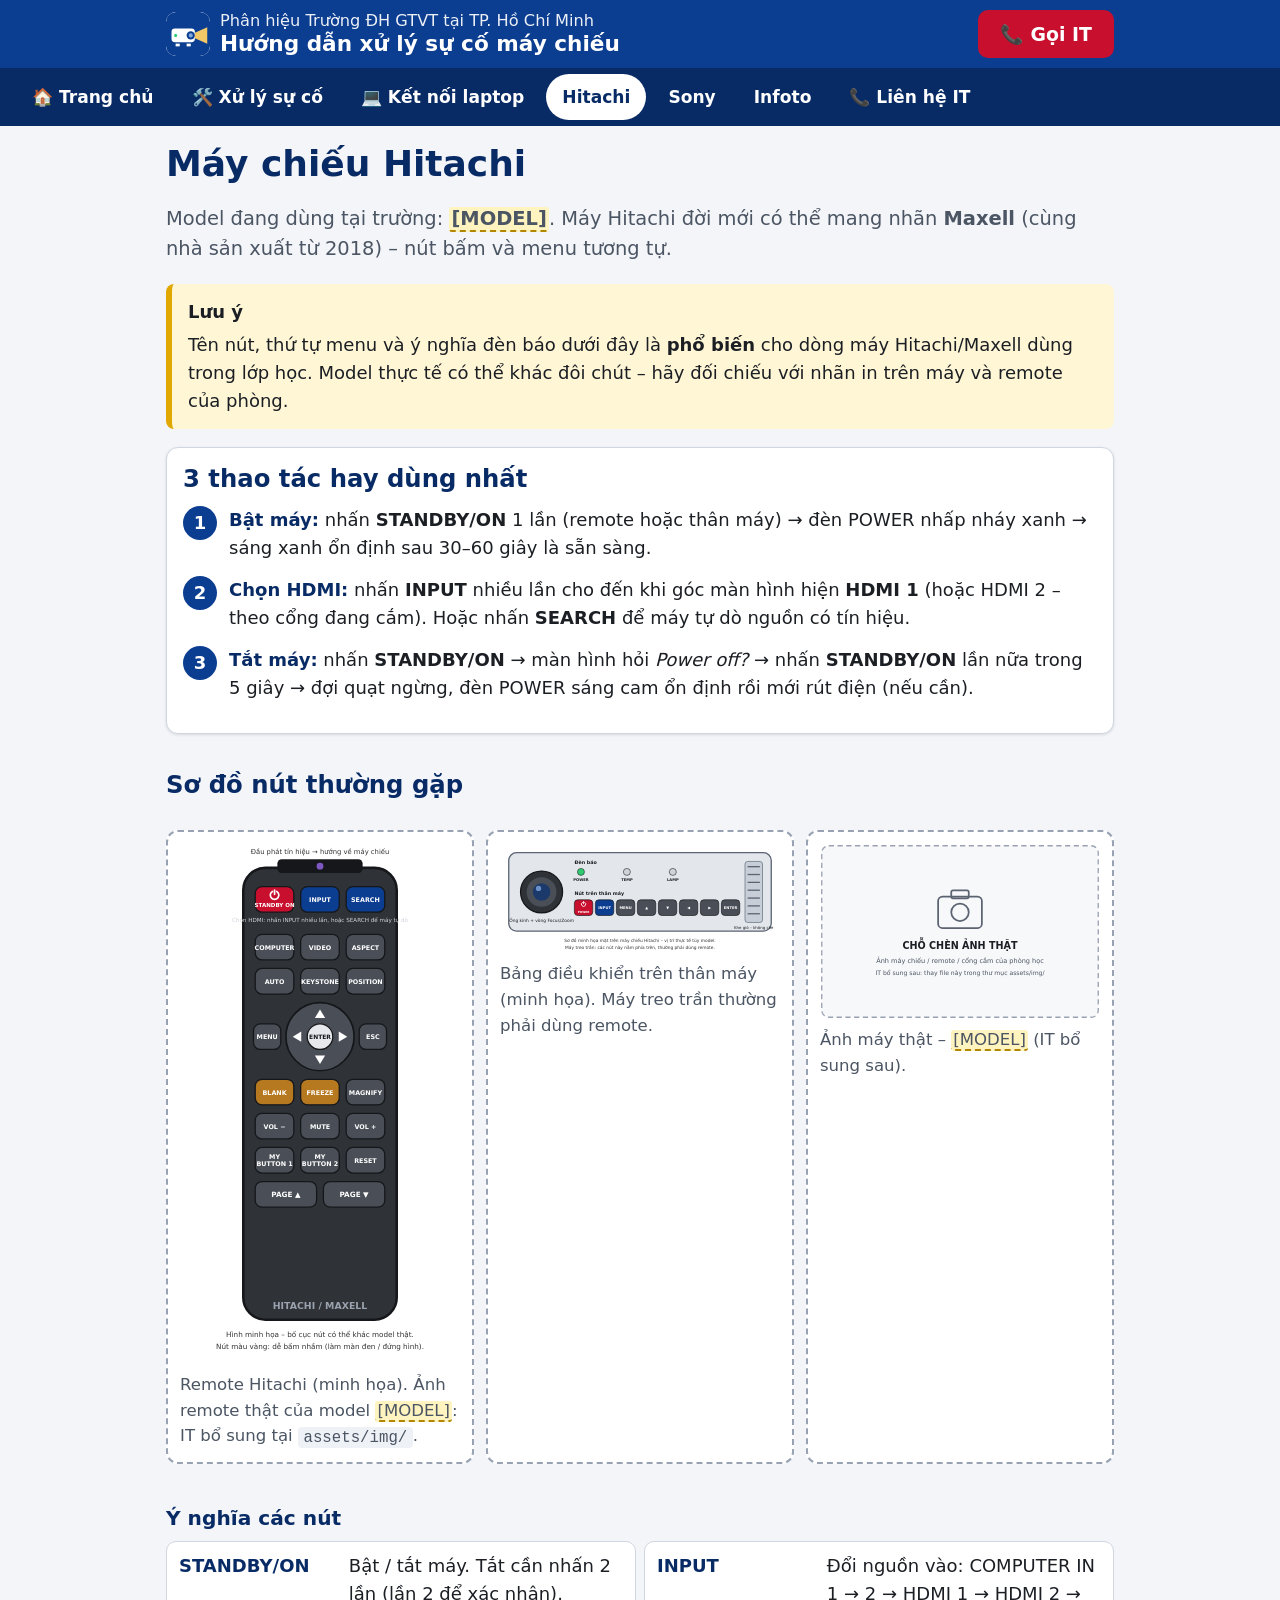
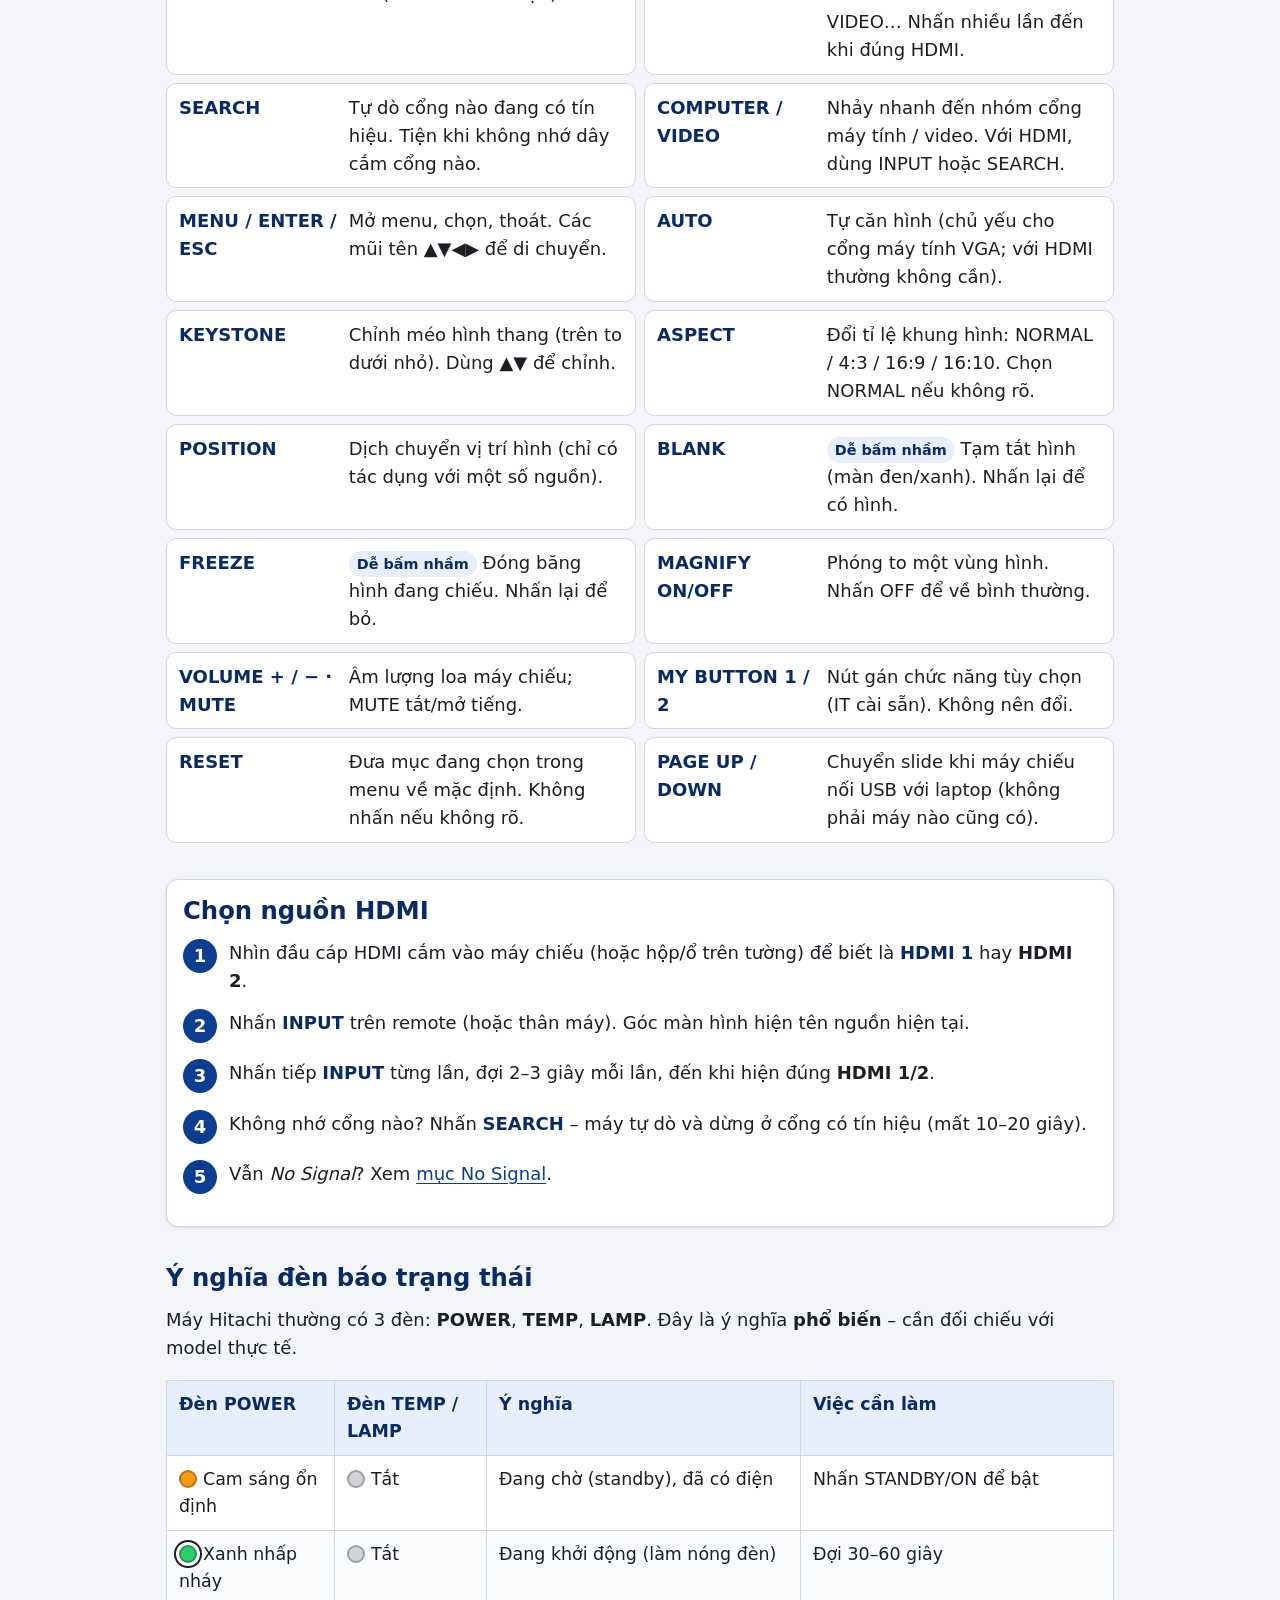
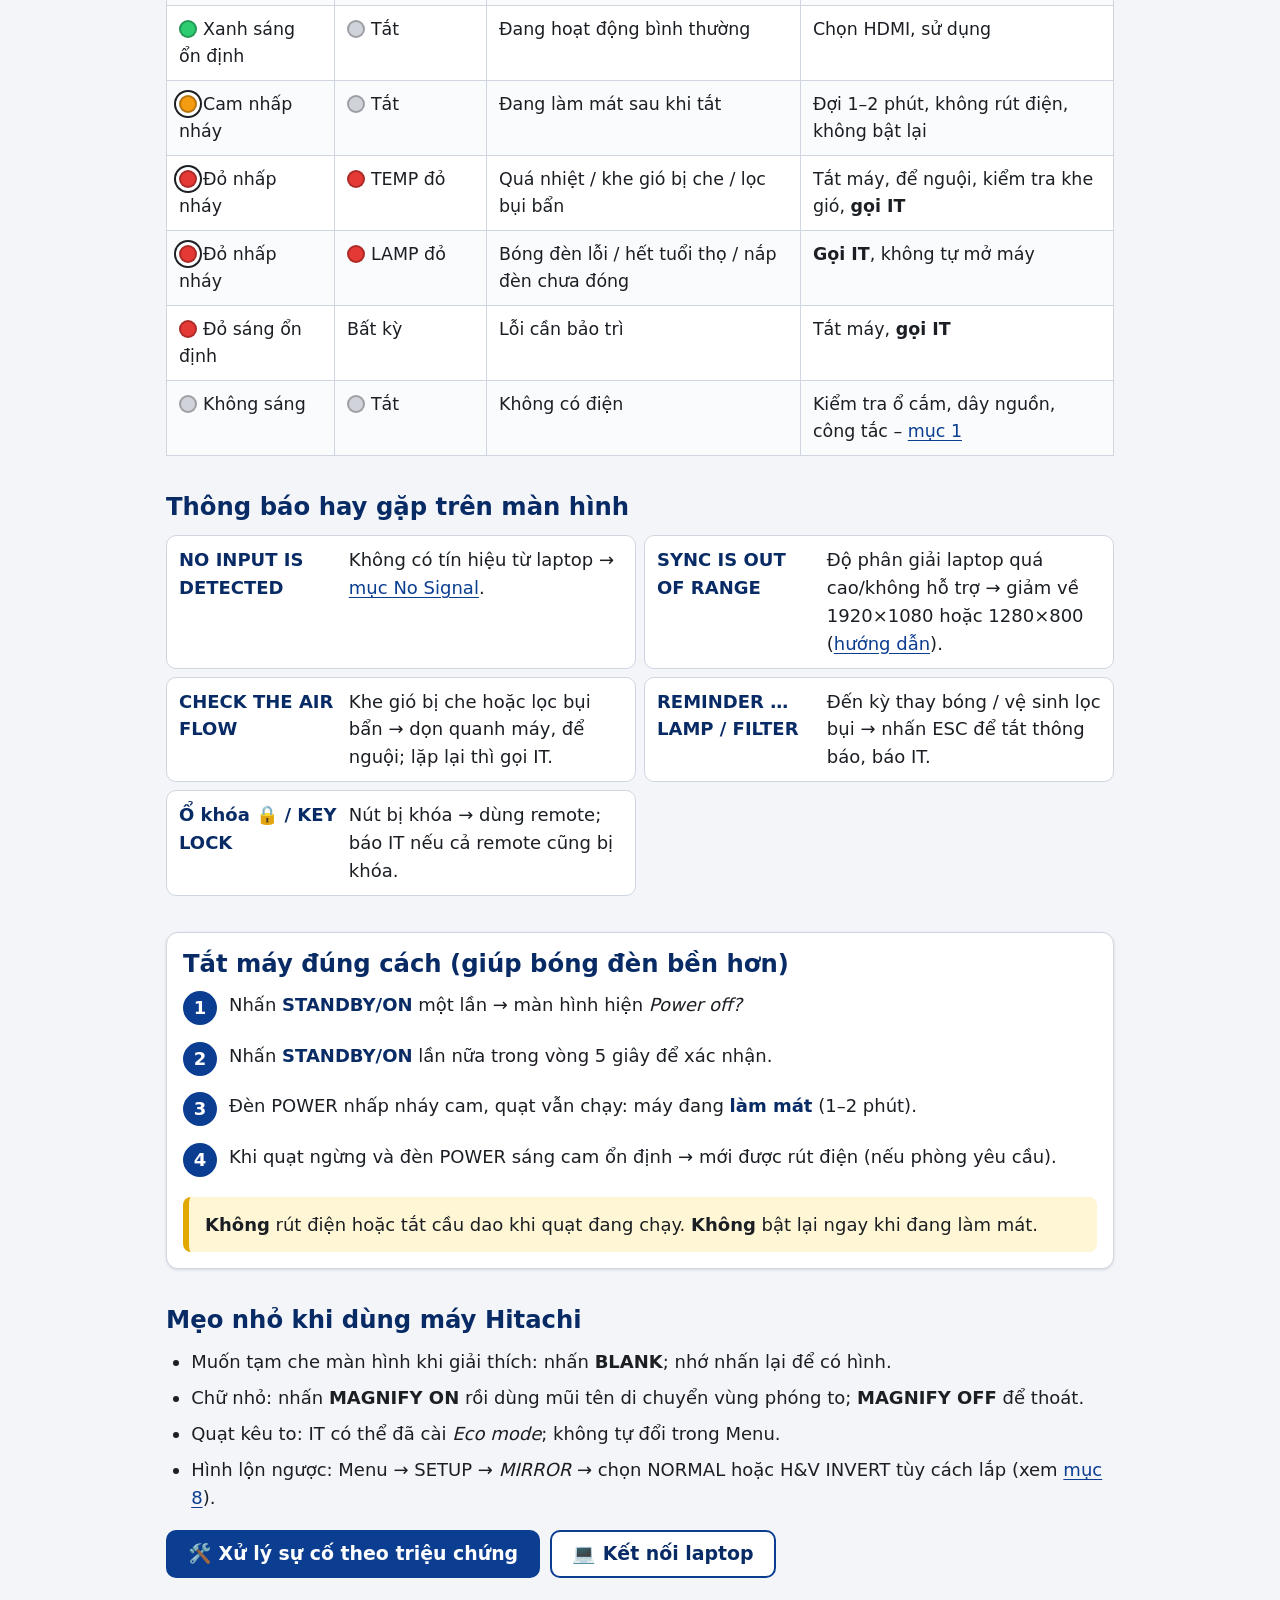
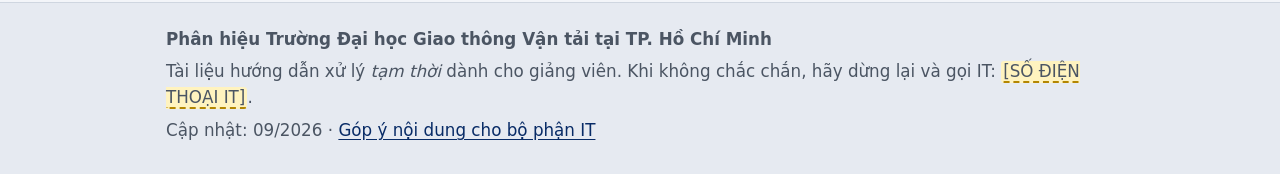
==== hitachi.html @ cb311a9b "Khởi tạo website hướng dẫn xử lý sự cố máy chiếu cho giảng viên Website tĩnh (HTML/CSS/JS thuần, chạ" ====
<!DOCTYPE html>
<html lang="vi">
<head>
  <meta charset="utf-8">
  <meta name="viewport" content="width=device-width, initial-scale=1">
  <title>Máy chiếu Hitachi – Nút bấm, chọn HDMI, đèn báo, tắt máy</title>
  <meta name="description" content="Hướng dẫn nhanh máy chiếu Hitachi (Maxell): sơ đồ nút trên remote và thân máy, cách chọn nguồn HDMI, ý nghĩa đèn báo, cách tắt máy đúng.">
  <meta name="theme-color" content="#0b3d91">
  <link rel="icon" href="assets/img/logo.svg" type="image/svg+xml">
  <link rel="stylesheet" href="assets/css/style.css">
  <script>document.documentElement.classList.add("js");</script>
</head>
<body>
  <a class="skip-link" href="#main">Bỏ qua điều hướng</a>

  <header class="site-header">
    <div class="container site-header__inner">
      <a class="brand" href="index.html">
        <img class="brand__logo" src="assets/img/logo.svg" alt="" width="44" height="44">
        <span class="brand__text">
          <span class="brand__school" data-config="ten_truong_ngan">Phân hiệu Trường ĐH GTVT tại TP. Hồ Chí Minh</span>
          <span class="brand__title">Hướng dẫn xử lý sự cố máy chiếu</span>
        </span>
      </a>
      <a class="btn btn--call btn--header" href="lien-he.html" data-config-tel="sdt_it">📞 Gọi IT</a>
    </div>
    <nav class="site-nav" aria-label="Điều hướng chính">
      <ul class="container">
        <li><a href="index.html">🏠 Trang chủ</a></li>
        <li><a href="su-co.html">🛠️ Xử lý sự cố</a></li>
        <li><a href="ket-noi-laptop.html">💻 Kết nối laptop</a></li>
        <li><a href="hitachi.html" aria-current="page">Hitachi</a></li>
        <li><a href="sony.html">Sony</a></li>
        <li><a href="infoto.html">Infoto</a></li>
        <li><a href="lien-he.html">📞 Liên hệ IT</a></li>
      </ul>
    </nav>
  </header>

  <main id="main" class="container">
    <h1 class="page-title">Máy chiếu Hitachi</h1>
    <p class="lead">Model đang dùng tại trường: <strong data-config="model_hitachi">[MODEL]</strong>. Máy Hitachi đời mới có thể mang nhãn <strong>Maxell</strong> (cùng nhà sản xuất từ 2018) – nút bấm và menu tương tự.</p>

    <div class="note note--warn">
      <strong class="note__title">Lưu ý</strong>
      Tên nút, thứ tự menu và ý nghĩa đèn báo dưới đây là <strong>phổ biến</strong> cho dòng máy Hitachi/Maxell dùng trong lớp học. Model thực tế có thể khác đôi chút – hãy đối chiếu với nhãn in trên máy và remote của phòng.
    </div>

    <section class="box" aria-labelledby="nhanh-title">
      <h2 id="nhanh-title" style="margin-top:0">3 thao tác hay dùng nhất</h2>
      <ol class="steps">
        <li><strong>Bật máy:</strong> nhấn <strong>STANDBY/ON</strong> 1 lần (remote hoặc thân máy) → đèn POWER nhấp nháy xanh → sáng xanh ổn định sau 30–60 giây là sẵn sàng.</li>
        <li><strong>Chọn HDMI:</strong> nhấn <strong>INPUT</strong> nhiều lần cho đến khi góc màn hình hiện <strong>HDMI 1</strong> (hoặc HDMI 2 – theo cổng đang cắm). Hoặc nhấn <strong>SEARCH</strong> để máy tự dò nguồn có tín hiệu.</li>
        <li><strong>Tắt máy:</strong> nhấn <strong>STANDBY/ON</strong> → màn hình hỏi <em>Power off?</em> → nhấn <strong>STANDBY/ON</strong> lần nữa trong 5 giây → đợi quạt ngừng, đèn POWER sáng cam ổn định rồi mới rút điện (nếu cần).</li>
      </ol>
    </section>

    <section class="section" aria-labelledby="nut-title" id="nut-bam">
      <h2 id="nut-title">Sơ đồ nút thường gặp</h2>
      <div class="figure-row figure-row--3">
        <figure class="figure">
          <img src="assets/img/remote-hitachi.svg" alt="Sơ đồ remote Hitachi minh họa: STANDBY/ON, INPUT, SEARCH, COMPUTER, VIDEO, ASPECT, AUTO, KEYSTONE, POSITION, MENU, ENTER, ESC, BLANK, FREEZE, MAGNIFY, VOLUME, MUTE, MY BUTTON, RESET, PAGE" width="240" height="610">
          <figcaption>Remote Hitachi (minh họa). Ảnh remote thật của model <span data-config="model_hitachi">[MODEL]</span>: IT bổ sung tại <code>assets/img/</code>.</figcaption>
        </figure>
        <figure class="figure">
          <img src="assets/img/panel-hitachi.svg" alt="Sơ đồ mặt trên máy chiếu Hitachi minh họa: ống kính, đèn báo POWER, TEMP, LAMP và các nút POWER, INPUT, MENU, mũi tên, ENTER" width="640" height="250">
          <figcaption>Bảng điều khiển trên thân máy (minh họa). Máy treo trần thường phải dùng remote.</figcaption>
        </figure>
        <figure class="figure">
          <img src="assets/img/placeholder-photo.svg" alt="Chỗ chèn ảnh thật máy chiếu Hitachi của phòng học" width="640" height="400">
          <figcaption>Ảnh máy thật – <span data-config="model_hitachi">[MODEL]</span> (IT bổ sung sau).</figcaption>
        </figure>
      </div>

      <h3>Ý nghĩa các nút</h3>
      <ul class="keys">
        <li><span class="key">STANDBY/ON</span><span>Bật / tắt máy. Tắt cần nhấn 2 lần (lần 2 để xác nhận).</span></li>
        <li><span class="key">INPUT</span><span>Đổi nguồn vào: COMPUTER IN 1 → 2 → HDMI 1 → HDMI 2 → VIDEO… Nhấn nhiều lần đến khi đúng HDMI.</span></li>
        <li><span class="key">SEARCH</span><span>Tự dò cổng nào đang có tín hiệu. Tiện khi không nhớ dây cắm cổng nào.</span></li>
        <li><span class="key">COMPUTER / VIDEO</span><span>Nhảy nhanh đến nhóm cổng máy tính / video. Với HDMI, dùng INPUT hoặc SEARCH.</span></li>
        <li><span class="key">MENU / ENTER / ESC</span><span>Mở menu, chọn, thoát. Các mũi tên ▲▼◀▶ để di chuyển.</span></li>
        <li><span class="key">AUTO</span><span>Tự căn hình (chủ yếu cho cổng máy tính VGA; với HDMI thường không cần).</span></li>
        <li><span class="key">KEYSTONE</span><span>Chỉnh méo hình thang (trên to dưới nhỏ). Dùng ▲▼ để chỉnh.</span></li>
        <li><span class="key">ASPECT</span><span>Đổi tỉ lệ khung hình: NORMAL / 4:3 / 16:9 / 16:10. Chọn NORMAL nếu không rõ.</span></li>
        <li><span class="key">POSITION</span><span>Dịch chuyển vị trí hình (chỉ có tác dụng với một số nguồn).</span></li>
        <li><span class="key">BLANK</span><span><span class="tag">Dễ bấm nhầm</span> Tạm tắt hình (màn đen/xanh). Nhấn lại để có hình.</span></li>
        <li><span class="key">FREEZE</span><span><span class="tag">Dễ bấm nhầm</span> Đóng băng hình đang chiếu. Nhấn lại để bỏ.</span></li>
        <li><span class="key">MAGNIFY ON/OFF</span><span>Phóng to một vùng hình. Nhấn OFF để về bình thường.</span></li>
        <li><span class="key">VOLUME + / − · MUTE</span><span>Âm lượng loa máy chiếu; MUTE tắt/mở tiếng.</span></li>
        <li><span class="key">MY BUTTON 1 / 2</span><span>Nút gán chức năng tùy chọn (IT cài sẵn). Không nên đổi.</span></li>
        <li><span class="key">RESET</span><span>Đưa mục đang chọn trong menu về mặc định. Không nhấn nếu không rõ.</span></li>
        <li><span class="key">PAGE UP / DOWN</span><span>Chuyển slide khi máy chiếu nối USB với laptop (không phải máy nào cũng có).</span></li>
      </ul>
    </section>

    <section class="section box" aria-labelledby="hdmi-title" id="chon-hdmi">
      <h2 id="hdmi-title" style="margin-top:0">Chọn nguồn HDMI</h2>
      <ol class="steps">
        <li>Nhìn đầu cáp HDMI cắm vào máy chiếu (hoặc hộp/ổ trên tường) để biết là <strong>HDMI 1</strong> hay <strong>HDMI 2</strong>.</li>
        <li>Nhấn <strong>INPUT</strong> trên remote (hoặc thân máy). Góc màn hình hiện tên nguồn hiện tại.</li>
        <li>Nhấn tiếp <strong>INPUT</strong> từng lần, đợi 2–3 giây mỗi lần, đến khi hiện đúng <strong>HDMI 1/2</strong>.</li>
        <li>Không nhớ cổng nào? Nhấn <strong>SEARCH</strong> – máy tự dò và dừng ở cổng có tín hiệu (mất 10–20 giây).</li>
        <li>Vẫn <em>No Signal</em>? Xem <a href="su-co.html#no-signal">mục No Signal</a>.</li>
      </ol>
    </section>

    <section class="section" aria-labelledby="den-bao-title" id="den-bao">
      <h2 id="den-bao-title">Ý nghĩa đèn báo trạng thái</h2>
      <p>Máy Hitachi thường có 3 đèn: <strong>POWER</strong>, <strong>TEMP</strong>, <strong>LAMP</strong>. Đây là ý nghĩa <strong>phổ biến</strong> – cần đối chiếu với model thực tế.</p>
      <div class="table-wrap">
        <table>
          <thead>
            <tr><th>Đèn POWER</th><th>Đèn TEMP / LAMP</th><th>Ý nghĩa</th><th>Việc cần làm</th></tr>
          </thead>
          <tbody>
            <tr><td><span class="led led--orange"></span>Cam sáng ổn định</td><td><span class="led led--off"></span>Tắt</td><td>Đang chờ (standby), đã có điện</td><td>Nhấn STANDBY/ON để bật</td></tr>
            <tr><td><span class="led led--green led--blink"></span>Xanh nhấp nháy</td><td><span class="led led--off"></span>Tắt</td><td>Đang khởi động (làm nóng đèn)</td><td>Đợi 30–60 giây</td></tr>
            <tr><td><span class="led led--green"></span>Xanh sáng ổn định</td><td><span class="led led--off"></span>Tắt</td><td>Đang hoạt động bình thường</td><td>Chọn HDMI, sử dụng</td></tr>
            <tr><td><span class="led led--orange led--blink"></span>Cam nhấp nháy</td><td><span class="led led--off"></span>Tắt</td><td>Đang làm mát sau khi tắt</td><td>Đợi 1–2 phút, không rút điện, không bật lại</td></tr>
            <tr><td><span class="led led--red led--blink"></span>Đỏ nhấp nháy</td><td><span class="led led--red"></span>TEMP đỏ</td><td>Quá nhiệt / khe gió bị che / lọc bụi bẩn</td><td>Tắt máy, để nguội, kiểm tra khe gió, <strong>gọi IT</strong></td></tr>
            <tr><td><span class="led led--red led--blink"></span>Đỏ nhấp nháy</td><td><span class="led led--red"></span>LAMP đỏ</td><td>Bóng đèn lỗi / hết tuổi thọ / nắp đèn chưa đóng</td><td><strong>Gọi IT</strong>, không tự mở máy</td></tr>
            <tr><td><span class="led led--red"></span>Đỏ sáng ổn định</td><td>Bất kỳ</td><td>Lỗi cần bảo trì</td><td>Tắt máy, <strong>gọi IT</strong></td></tr>
            <tr><td><span class="led led--off"></span>Không sáng</td><td><span class="led led--off"></span>Tắt</td><td>Không có điện</td><td>Kiểm tra ổ cắm, dây nguồn, công tắc – <a href="su-co.html#khong-bat-duoc">mục 1</a></td></tr>
          </tbody>
        </table>
      </div>
    </section>

    <section class="section" aria-labelledby="thong-bao-title">
      <h2 id="thong-bao-title">Thông báo hay gặp trên màn hình</h2>
      <ul class="keys">
        <li><span class="key">NO INPUT IS DETECTED</span><span>Không có tín hiệu từ laptop → <a href="su-co.html#no-signal">mục No Signal</a>.</span></li>
        <li><span class="key">SYNC IS OUT OF RANGE</span><span>Độ phân giải laptop quá cao/không hỗ trợ → giảm về 1920×1080 hoặc 1280×800 (<a href="ket-noi-laptop.html#ti-le">hướng dẫn</a>).</span></li>
        <li><span class="key">CHECK THE AIR FLOW</span><span>Khe gió bị che hoặc lọc bụi bẩn → dọn quanh máy, để nguội; lặp lại thì gọi IT.</span></li>
        <li><span class="key">REMINDER … LAMP / FILTER</span><span>Đến kỳ thay bóng / vệ sinh lọc bụi → nhấn ESC để tắt thông báo, báo IT.</span></li>
        <li><span class="key">Ổ khóa 🔒 / KEY LOCK</span><span>Nút bị khóa → dùng remote; báo IT nếu cả remote cũng bị khóa.</span></li>
      </ul>
    </section>

    <section class="section box" aria-labelledby="tat-title" id="tat-may">
      <h2 id="tat-title" style="margin-top:0">Tắt máy đúng cách (giúp bóng đèn bền hơn)</h2>
      <ol class="steps">
        <li>Nhấn <strong>STANDBY/ON</strong> một lần → màn hình hiện <em>Power off?</em></li>
        <li>Nhấn <strong>STANDBY/ON</strong> lần nữa trong vòng 5 giây để xác nhận.</li>
        <li>Đèn POWER nhấp nháy cam, quạt vẫn chạy: máy đang <strong>làm mát</strong> (1–2 phút).</li>
        <li>Khi quạt ngừng và đèn POWER sáng cam ổn định → mới được rút điện (nếu phòng yêu cầu).</li>
      </ol>
      <div class="note note--warn" style="margin-bottom:0">
        <strong>Không</strong> rút điện hoặc tắt cầu dao khi quạt đang chạy. <strong>Không</strong> bật lại ngay khi đang làm mát.
      </div>
    </section>

    <section class="section" aria-labelledby="meo-title">
      <h2 id="meo-title">Mẹo nhỏ khi dùng máy Hitachi</h2>
      <ul>
        <li>Muốn tạm che màn hình khi giải thích: nhấn <strong>BLANK</strong>; nhớ nhấn lại để có hình.</li>
        <li>Chữ nhỏ: nhấn <strong>MAGNIFY ON</strong> rồi dùng mũi tên di chuyển vùng phóng to; <strong>MAGNIFY OFF</strong> để thoát.</li>
        <li>Quạt kêu to: IT có thể đã cài <em>Eco mode</em>; không tự đổi trong Menu.</li>
        <li>Hình lộn ngược: Menu → SETUP → <em>MIRROR</em> → chọn NORMAL hoặc H&amp;V INVERT tùy cách lắp (xem <a href="su-co.html#hinh-lat-nguoc">mục 8</a>).</li>
      </ul>
      <div class="btn-row">
        <a class="btn btn--primary" href="su-co.html">🛠️ Xử lý sự cố theo triệu chứng</a>
        <a class="btn btn--secondary" href="ket-noi-laptop.html">💻 Kết nối laptop</a>
      </div>
    </section>
  </main>

  <footer class="site-footer">
    <div class="container">
      <p><strong data-config="ten_truong">Phân hiệu Trường Đại học Giao thông Vận tải tại TP. Hồ Chí Minh</strong></p>
      <p>Tài liệu hướng dẫn xử lý <em>tạm thời</em> dành cho giảng viên. Khi không chắc chắn, hãy dừng lại và gọi IT: <span data-config="sdt_it">[SỐ ĐIỆN THOẠI IT]</span>.</p>
      <p>Cập nhật: <span data-config="cap_nhat">09/2026</span> · <a href="lien-he.html">Góp ý nội dung cho bộ phận IT</a></p>
    </div>
  </footer>

  <div class="call-bar" role="complementary" aria-label="Liên hệ nhanh">
    <a class="btn btn--call" href="lien-he.html" data-config-tel="sdt_it">📞 Gọi IT</a>
    <a class="btn btn--secondary" href="su-co.html">🛠️ Xử lý sự cố</a>
  </div>

  <script src="assets/js/config.js"></script>
  <script src="assets/js/main.js"></script>
</body>
</html>
---- assets/css/style.css ----
/* =====================================================================
   Hướng dẫn xử lý sự cố máy chiếu – CSS dùng chung
   Mobile-first, chữ to, tương phản cao, không phụ thuộc font/CDN ngoài.
   ===================================================================== */

:root {
  --c-primary: #0b3d91;
  --c-primary-dark: #082b66;
  --c-primary-light: #e8effc;
  --c-accent: #c8102e;
  --c-accent-dark: #9e0c24;
  --c-text: #1b1f24;
  --c-muted: #4b5563;
  --c-bg: #f3f5f9;
  --c-surface: #ffffff;
  --c-border: #cfd6e0;
  --c-focus: #ffbf47;

  --c-warn-bg: #fff6d6;
  --c-warn-border: #e0a800;
  --c-warn-text: #6b4e00;
  --c-stop-bg: #fdecec;
  --c-stop-border: #c8102e;
  --c-ok-bg: #e7f5ea;
  --c-ok-border: #2e7d32;
  --c-info-bg: #e8effc;
  --c-info-border: #0b3d91;

  --radius: 12px;
  --shadow: 0 1px 3px rgba(16, 24, 40, 0.12);
  --tap: 48px;
  --font: system-ui, -apple-system, "Segoe UI", Roboto, "Helvetica Neue", Arial, "Noto Sans", "Liberation Sans", sans-serif;
}

/* ---------- Cơ bản ---------- */
*,
*::before,
*::after {
  box-sizing: border-box;
}

html {
  font-size: 112.5%; /* 18px */
  -webkit-text-size-adjust: 100%;
  scroll-behavior: smooth;
}

@media (prefers-reduced-motion: reduce) {
  html {
    scroll-behavior: auto;
  }
  *,
  *::before,
  *::after {
    transition: none !important;
    animation: none !important;
  }
}

body {
  margin: 0;
  font-family: var(--font);
  font-size: 1rem;
  line-height: 1.55;
  color: var(--c-text);
  background: var(--c-bg);
  padding-bottom: calc(84px + env(safe-area-inset-bottom, 0px)); /* chừa chỗ cho thanh Gọi IT */
}

img,
svg {
  max-width: 100%;
  height: auto;
}

a {
  color: var(--c-primary);
  text-underline-offset: 3px;
}

a:hover {
  color: var(--c-primary-dark);
}

:focus-visible {
  outline: 3px solid var(--c-focus);
  outline-offset: 2px;
  box-shadow: 0 0 0 5px rgba(0, 0, 0, 0.6);
}

h1,
h2,
h3,
h4 {
  line-height: 1.25;
  margin: 0 0 0.5em;
  color: var(--c-primary-dark);
  overflow-wrap: anywhere;
}

h1 {
  font-size: 1.65rem;
}

h2 {
  font-size: 1.35rem;
  margin-top: 1.6em;
}

h3 {
  font-size: 1.12rem;
  margin-top: 1.2em;
}

p,
ul,
ol {
  margin: 0 0 1em;
}

ul,
ol {
  padding-left: 1.4em;
}

li {
  margin-bottom: 0.45em;
}

li > ul,
li > ol {
  margin-top: 0.4em;
  margin-bottom: 0.4em;
}

kbd {
  font-family: inherit;
  font-size: 0.95em;
  font-weight: 700;
  padding: 0.1em 0.5em;
  border: 2px solid #98a2b3;
  border-bottom-width: 3px;
  border-radius: 6px;
  background: #fff;
  color: #101828;
  white-space: nowrap;
}

code {
  font-family: Consolas, "Courier New", monospace;
  font-size: 0.95em;
  background: #eef1f6;
  padding: 0.1em 0.35em;
  border-radius: 4px;
}

hr {
  border: 0;
  border-top: 2px solid var(--c-border);
  margin: 2rem 0;
}

.container {
  width: 100%;
  max-width: 980px;
  margin: 0 auto;
  padding: 0 16px;
}

.visually-hidden {
  position: absolute !important;
  width: 1px;
  height: 1px;
  padding: 0;
  margin: -1px;
  overflow: hidden;
  clip: rect(0, 0, 0, 0);
  white-space: nowrap;
  border: 0;
}

/* ---------- Bỏ qua điều hướng ---------- */
.skip-link {
  position: absolute;
  top: -100px;
  left: 8px;
  z-index: 1000;
  padding: 12px 16px;
  background: #fff;
  color: var(--c-primary-dark);
  font-weight: 700;
  border-radius: 8px;
  box-shadow: var(--shadow);
}

.skip-link:focus {
  top: 8px;
}

/* ---------- Đầu trang ---------- */
.site-header {
  background: var(--c-primary);
  color: #fff;
}

.site-header__inner {
  display: flex;
  align-items: center;
  justify-content: space-between;
  gap: 12px;
  padding-top: 10px;
  padding-bottom: 10px;
}

.brand {
  display: flex;
  align-items: center;
  gap: 10px;
  color: #fff;
  text-decoration: none;
  min-height: var(--tap);
}

.brand:hover {
  color: #fff;
}

.brand__logo {
  width: 44px;
  height: 44px;
  flex: 0 0 auto;
  border-radius: 10px;
  background: #fff;
}

.brand__text {
  display: flex;
  flex-direction: column;
  line-height: 1.2;
}

.brand__school {
  font-size: 0.78rem;
  opacity: 0.92;
}

.brand__title {
  font-size: 1.02rem;
  font-weight: 700;
}

.btn.btn--header {
  display: none; /* chỉ hiện trên màn hình rộng, mobile dùng thanh Gọi IT dưới đáy */
}

.site-nav {
  background: var(--c-primary-dark);
}

.site-nav ul {
  list-style: none;
  margin: 0;
  padding: 6px 16px;
  display: flex;
  gap: 6px;
  overflow-x: auto;
  -webkit-overflow-scrolling: touch;
  scrollbar-width: thin;
}

.site-nav li {
  margin: 0;
  flex: 0 0 auto;
}

.site-nav a {
  display: inline-flex;
  align-items: center;
  min-height: 44px;
  padding: 8px 14px;
  border-radius: 999px;
  color: #fff;
  text-decoration: none;
  font-weight: 600;
  font-size: 0.95rem;
  white-space: nowrap;
  border: 2px solid transparent;
}

.site-nav a:hover {
  background: rgba(255, 255, 255, 0.12);
  color: #fff;
}

.site-nav a[aria-current="page"] {
  background: #fff;
  color: var(--c-primary-dark);
}

.site-nav a:focus-visible {
  border-color: var(--c-focus);
  outline-offset: -2px;
}

/* ---------- Nội dung chính ---------- */
main {
  padding-top: 20px;
  padding-bottom: 24px;
}

.page-title {
  margin-top: 0.4em;
}

.lead {
  font-size: 1.08rem;
  color: var(--c-muted);
}

.section {
  margin-top: 2rem;
}

.section > h2:first-child {
  margin-top: 0;
}

/* Thẻ nội dung */
.box {
  background: var(--c-surface);
  border: 1px solid var(--c-border);
  border-radius: var(--radius);
  padding: 16px;
  box-shadow: var(--shadow);
  margin-bottom: 16px;
}

.box > :last-child {
  margin-bottom: 0;
}

.note {
  padding: 14px 16px;
  border-left: 6px solid var(--c-info-border);
  border-radius: 8px;
  background: var(--c-info-bg);
  margin: 1em 0;
}

.note > :last-child {
  margin-bottom: 0;
}

.note--warn {
  border-left-color: var(--c-warn-border);
  background: var(--c-warn-bg);
}

.note--stop {
  border-left-color: var(--c-stop-border);
  background: var(--c-stop-bg);
}

.note--ok {
  border-left-color: var(--c-ok-border);
  background: var(--c-ok-bg);
}

.note__title {
  display: block;
  font-weight: 700;
  margin-bottom: 0.3em;
}

/* ---------- Nút bấm ---------- */
.btn {
  display: inline-flex;
  align-items: center;
  justify-content: center;
  gap: 8px;
  min-height: var(--tap);
  padding: 10px 20px;
  border-radius: 10px;
  border: 2px solid transparent;
  font: inherit;
  font-weight: 700;
  font-size: 1.05rem;
  text-decoration: none;
  cursor: pointer;
  text-align: center;
  line-height: 1.2;
}

.btn--call {
  background: var(--c-accent);
  color: #fff;
  border-color: var(--c-accent);
}

.btn--call:hover {
  background: var(--c-accent-dark);
  color: #fff;
}

.btn--primary {
  background: var(--c-primary);
  color: #fff;
  border-color: var(--c-primary);
}

.btn--primary:hover {
  background: var(--c-primary-dark);
  color: #fff;
}

.btn--secondary {
  background: #fff;
  color: var(--c-primary-dark);
  border-color: var(--c-primary);
}

.btn--secondary:hover {
  background: var(--c-primary-light);
}

.btn--big {
  width: 100%;
  font-size: 1.25rem;
  min-height: 64px;
  padding: 14px 20px;
}

.btn--sm {
  min-height: 44px;
  font-size: 0.95rem;
  padding: 8px 14px;
}

.btn-row {
  display: flex;
  flex-wrap: wrap;
  gap: 10px;
  margin: 12px 0;
}

/* ---------- Hộp Gọi IT ---------- */
.call-box {
  background: #fff;
  border: 3px solid var(--c-accent);
  border-radius: var(--radius);
  padding: 16px;
  margin: 16px 0 24px;
  box-shadow: var(--shadow);
}

.call-box__title {
  margin: 0 0 8px;
  font-size: 1.1rem;
  color: var(--c-accent-dark);
}

.call-box__meta {
  display: grid;
  grid-template-columns: max-content 1fr;
  gap: 4px 12px;
  margin: 12px 0 0;
}

.call-box__meta dt {
  font-weight: 700;
  color: var(--c-muted);
}

.call-box__meta dd {
  margin: 0;
  overflow-wrap: anywhere;
}

.is-placeholder {
  background: #fff3bf;
  border-bottom: 2px dashed #b38600;
  padding: 0 2px;
  border-radius: 3px;
}

/* Thanh Gọi IT dính đáy màn hình (mobile) */
.call-bar {
  position: fixed;
  left: 0;
  right: 0;
  bottom: 0;
  z-index: 900;
  display: flex;
  gap: 10px;
  padding: 10px 12px calc(10px + env(safe-area-inset-bottom, 0px));
  background: rgba(255, 255, 255, 0.97);
  border-top: 2px solid var(--c-border);
  box-shadow: 0 -2px 10px rgba(0, 0, 0, 0.08);
}

.call-bar .btn {
  flex: 1 1 0;
  min-height: 56px;
  font-size: 1.1rem;
}

/* ---------- Tìm nhanh ---------- */
.search {
  display: none; /* chỉ hiện khi có JavaScript */
  margin: 0 0 16px;
}

.js .search {
  display: block;
}

.search__label {
  display: block;
  font-weight: 700;
  margin-bottom: 6px;
}

.search__input {
  width: 100%;
  min-height: 56px;
  font: inherit;
  font-size: 1.1rem;
  padding: 10px 14px;
  border: 2px solid var(--c-primary);
  border-radius: 10px;
  background: #fff;
  color: var(--c-text);
}

.search__status {
  margin: 8px 0 0;
  color: var(--c-muted);
  font-size: 0.95rem;
  min-height: 1.4em;
}

.search__empty {
  margin-top: 8px;
}

/* ---------- Lưới thẻ ---------- */
.cards {
  list-style: none;
  padding: 0;
  margin: 0 0 8px;
  display: grid;
  grid-template-columns: 1fr;
  gap: 12px;
}

.cards li {
  margin: 0;
}

.card__link {
  display: grid;
  grid-template-columns: 48px 1fr;
  grid-template-rows: auto auto;
  column-gap: 12px;
  align-items: center;
  min-height: 84px;
  padding: 14px 16px;
  background: var(--c-surface);
  border: 2px solid var(--c-border);
  border-radius: var(--radius);
  color: var(--c-text);
  text-decoration: none;
  box-shadow: var(--shadow);
  position: relative;
}

.card__link:hover {
  border-color: var(--c-primary);
  color: var(--c-text);
}

.card__link::after {
  content: "›";
  position: absolute;
  right: 14px;
  top: 50%;
  transform: translateY(-55%);
  font-size: 1.8rem;
  color: var(--c-primary);
  line-height: 1;
}

.card__icon {
  grid-row: 1 / span 2;
  font-size: 2rem;
  line-height: 1;
  text-align: center;
}

.card__title {
  font-weight: 700;
  font-size: 1.08rem;
  color: var(--c-primary-dark);
  padding-right: 20px;
}

.card__desc {
  font-size: 0.93rem;
  color: var(--c-muted);
  padding-right: 20px;
}

.card--brand .card__title {
  font-size: 1.15rem;
}

/* ---------- Checklist ---------- */
.checklist {
  list-style: none;
  padding: 0;
  margin: 0;
}

.checklist li {
  margin: 0;
  border-bottom: 1px solid var(--c-border);
}

.checklist li:last-child {
  border-bottom: 0;
}

.checklist label {
  display: flex;
  align-items: flex-start;
  gap: 12px;
  padding: 12px 4px;
  min-height: var(--tap);
  cursor: pointer;
}

.checklist input {
  width: 26px;
  height: 26px;
  flex: 0 0 auto;
  margin: 2px 0 0;
  accent-color: var(--c-primary);
}

.checklist input:checked + span {
  text-decoration: line-through;
  color: var(--c-muted);
}

/* ---------- Accordion ---------- */
.toolbar {
  display: none;
  flex-wrap: wrap;
  gap: 10px;
  margin: 12px 0 20px;
}

.js .toolbar {
  display: flex;
}

.toc {
  columns: 1;
  padding-left: 1.3em;
}

.toc li {
  margin-bottom: 0;
}

.toc a {
  display: inline-flex;
  align-items: center;
  min-height: 44px; /* vùng chạm đủ lớn */
  padding: 6px 0;
}

.acc {
  background: var(--c-surface);
  border: 2px solid var(--c-border);
  border-radius: var(--radius);
  margin-bottom: 12px;
  box-shadow: var(--shadow);
  scroll-margin-top: 12px;
}

.acc:target,
.acc.is-current {
  border-color: var(--c-primary);
}

.acc__heading {
  margin: 0;
  font-size: 1rem;
}

.acc__btn {
  display: grid;
  grid-template-columns: 40px 1fr 28px;
  align-items: center;
  gap: 10px;
  width: 100%;
  min-height: 60px;
  padding: 12px 14px;
  background: transparent;
  border: 0;
  border-radius: var(--radius);
  font: inherit;
  font-size: 1.12rem;
  font-weight: 700;
  color: var(--c-primary-dark);
  text-align: left;
  cursor: pointer;
}

.acc__btn:hover {
  background: var(--c-primary-light);
}

.acc__btn[aria-expanded="true"] {
  border-bottom-left-radius: 0;
  border-bottom-right-radius: 0;
  background: var(--c-primary-light);
}

.acc__icon {
  font-size: 1.7rem;
  line-height: 1;
  text-align: center;
}

.acc__chev {
  width: 14px;
  height: 14px;
  justify-self: center;
  border-right: 3px solid var(--c-primary);
  border-bottom: 3px solid var(--c-primary);
  transform: rotate(45deg);
  transition: transform 0.15s ease;
  margin-top: -6px;
}

.acc__btn[aria-expanded="true"] .acc__chev {
  transform: rotate(225deg);
  margin-top: 6px;
}

.acc__panel {
  padding: 4px 16px 16px;
  border-top: 1px solid var(--c-border);
}

.js .acc__panel:not(.is-open) {
  display: none;
}

.acc__panel > h3:first-child {
  margin-top: 0.8em;
}

.acc__foot {
  margin: 16px 0 0;
  font-size: 0.95rem;
}

/* Nhãn 4 phần trong mỗi sự cố */
.lbl {
  display: inline-block;
  font-size: 1rem;
  padding: 4px 12px;
  border-radius: 8px;
  margin-top: 1.4em;
  margin-bottom: 0.5em;
}

.lbl--sign {
  background: var(--c-info-bg);
  color: var(--c-primary-dark);
}

.lbl--steps {
  background: var(--c-ok-bg);
  color: #1b5e20;
}

.lbl--warn {
  background: var(--c-warn-bg);
  color: var(--c-warn-text);
}

.lbl--stop {
  background: var(--c-stop-bg);
  color: var(--c-accent-dark);
}

/* Danh sách bước đánh số vòng tròn */
.steps {
  list-style: none;
  counter-reset: buoc;
  padding-left: 0;
}

.steps > li {
  counter-increment: buoc;
  position: relative;
  padding-left: 46px;
  min-height: 36px;
  margin-bottom: 0.8em;
}

.steps > li::before {
  content: counter(buoc);
  position: absolute;
  left: 0;
  top: 0;
  width: 34px;
  height: 34px;
  border-radius: 50%;
  background: var(--c-primary);
  color: #fff;
  font-weight: 700;
  display: flex;
  align-items: center;
  justify-content: center;
  font-size: 1rem;
}

.steps > li > strong:first-child {
  color: var(--c-primary-dark);
}

.warn-list,
.stop-list {
  list-style: none;
  padding-left: 0;
}

.warn-list > li,
.stop-list > li {
  position: relative;
  padding-left: 32px;
}

.warn-list > li::before {
  content: "✕";
  position: absolute;
  left: 4px;
  top: 0;
  font-weight: 700;
  color: var(--c-warn-text);
}

.stop-list > li::before {
  content: "🛑";
  position: absolute;
  left: 0;
  top: 0;
  font-size: 0.95em;
}

/* ---------- Bảng ---------- */
.table-wrap {
  overflow-x: auto;
  -webkit-overflow-scrolling: touch;
  margin: 0 0 1em;
}

table {
  border-collapse: collapse;
  width: 100%;
  min-width: 480px;
  background: #fff;
  font-size: 0.97rem;
}

th,
td {
  border: 1px solid var(--c-border);
  padding: 10px 12px;
  text-align: left;
  vertical-align: top;
}

th {
  background: var(--c-primary-light);
  color: var(--c-primary-dark);
}

tbody tr:nth-child(even) {
  background: #fafbfd;
}

/* Đèn báo trạng thái */
.led {
  display: inline-block;
  width: 18px;
  height: 18px;
  border-radius: 50%;
  vertical-align: -3px;
  margin-right: 6px;
  border: 2px solid rgba(0, 0, 0, 0.25);
}

.led--green {
  background: #2ecc71;
}

.led--orange {
  background: #f39c12;
}

.led--red {
  background: #e53935;
}

.led--off {
  background: #d0d4da;
}

.led--blink {
  box-shadow: 0 0 0 3px #fff, 0 0 0 5px currentColor;
  animation: nhay 1s steps(2, start) infinite;
}

@keyframes nhay {
  to {
    opacity: 0.25;
  }
}

/* ---------- Hình ảnh / placeholder ---------- */
.figure {
  margin: 1em 0;
  padding: 12px;
  background: #fff;
  border: 2px dashed #98a2b3;
  border-radius: var(--radius);
  text-align: center;
}

.figure img {
  display: block;
  margin: 0 auto;
  max-height: 520px;
}

.figure figcaption {
  margin-top: 8px;
  font-size: 0.92rem;
  color: var(--c-muted);
  text-align: left;
}

.figure-row {
  display: grid;
  grid-template-columns: 1fr;
  gap: 12px;
}

.figure-row > * {
  min-width: 0; /* cho phép bảng/ảnh co lại trong grid, tránh tràn ngang trên điện thoại */
}

/* Bảng nút bấm */
.keys {
  list-style: none;
  padding: 0;
  margin: 0 0 1em;
  display: grid;
  grid-template-columns: 1fr;
  gap: 8px;
}

.keys li {
  margin: 0;
  display: grid;
  grid-template-columns: minmax(120px, 36%) 1fr;
  gap: 10px;
  padding: 10px 12px;
  background: #fff;
  border: 1px solid var(--c-border);
  border-radius: 10px;
}

.keys .key {
  display: inline-block;
  font-weight: 700;
  color: var(--c-primary-dark);
}

.tag {
  display: inline-block;
  font-size: 0.8rem;
  font-weight: 700;
  padding: 2px 8px;
  border-radius: 999px;
  background: var(--c-primary-light);
  color: var(--c-primary-dark);
  vertical-align: middle;
}

/* ---------- Biểu mẫu (trang liên hệ) ---------- */
.form-grid {
  display: grid;
  grid-template-columns: 1fr;
  gap: 14px;
}

.field label,
.field legend {
  display: block;
  font-weight: 700;
  margin-bottom: 6px;
}

.field input[type="text"],
.field select,
.field textarea {
  width: 100%;
  min-height: 52px;
  font: inherit;
  font-size: 1.05rem;
  padding: 10px 12px;
  border: 2px solid #98a2b3;
  border-radius: 10px;
  background: #fff;
  color: var(--c-text);
}

.field textarea {
  min-height: 260px;
  line-height: 1.5;
  resize: vertical;
}

.field fieldset {
  border: 2px solid var(--c-border);
  border-radius: 10px;
  padding: 8px 12px 4px;
  margin: 0;
}

.checks {
  list-style: none;
  padding: 0;
  margin: 0;
}

.checks li {
  margin: 0;
}

.checks label {
  display: flex;
  align-items: center;
  gap: 10px;
  min-height: 44px;
  font-weight: 400;
  margin: 0;
}

.checks input {
  width: 24px;
  height: 24px;
  accent-color: var(--c-primary);
}

.copy-status {
  min-height: 1.4em;
  font-weight: 700;
  color: #1b5e20;
  margin: 8px 0 0;
}

/* ---------- Chân trang ---------- */
.site-footer {
  margin-top: 24px;
  padding: 24px 0;
  background: #e6eaf1;
  color: var(--c-muted);
  font-size: 0.93rem;
  border-top: 1px solid var(--c-border);
}

.site-footer p {
  margin-bottom: 0.4em;
}

.site-footer a {
  color: var(--c-primary-dark);
}

/* ---------- Màn hình rộng ---------- */
@media (min-width: 640px) {
  h1 {
    font-size: 2rem;
  }

  .cards {
    grid-template-columns: repeat(2, 1fr);
  }

  .figure-row {
    grid-template-columns: repeat(2, 1fr);
  }

  .keys {
    grid-template-columns: repeat(2, 1fr);
  }

  .form-grid {
    grid-template-columns: 1fr 1fr;
  }

  .form-grid .field--full {
    grid-column: 1 / -1;
  }

  .toc {
    columns: 2;
    column-gap: 32px;
  }

  .btn--big {
    width: auto;
    min-width: 320px;
  }
}

@media (min-width: 900px) {
  body {
    padding-bottom: 0;
  }

  .call-bar {
    display: none;
  }

  .btn.btn--header {
    display: inline-flex;
  }

  .brand__school {
    font-size: 0.9rem;
  }

  .brand__title {
    font-size: 1.2rem;
  }

  .cards--3 {
    grid-template-columns: repeat(3, 1fr);
  }

  .figure-row--3 {
    grid-template-columns: repeat(3, 1fr);
  }
}

/* ---------- In ấn: dán tại phòng học ---------- */
@media print {
  @page {
    margin: 12mm;
  }

  html {
    font-size: 11pt;
  }

  body {
    background: #fff;
    color: #000;
    padding-bottom: 0;
  }

  .site-nav,
  .call-bar,
  .skip-link,
  .search,
  .toolbar,
  .btn,
  .btn-row,
  .acc__chev,
  .acc__foot,
  .no-print {
    display: none !important;
  }

  .site-header {
    background: none;
    color: #000;
    border-bottom: 2px solid #000;
  }

  .brand,
  .brand:visited {
    color: #000;
  }

  .brand__logo {
    display: none;
  }

  .container {
    max-width: none;
    padding: 0;
  }

  .acc,
  .box,
  .note,
  .call-box,
  .figure,
  .keys li {
    box-shadow: none;
    border-color: #000;
    break-inside: avoid;
  }

  .acc__panel {
    display: block !important;
    border-top: 1px solid #000;
  }

  .acc__btn {
    display: block;
    padding: 8px 12px;
    color: #000;
    background: none !important;
  }

  .acc__icon {
    display: inline;
    margin-right: 6px;
  }

  .steps > li::before {
    background: #000;
    color: #fff;
    print-color-adjust: exact;
    -webkit-print-color-adjust: exact;
  }

  .lbl,
  .note,
  .call-box,
  .led {
    print-color-adjust: exact;
    -webkit-print-color-adjust: exact;
  }

  .led--blink {
    animation: none;
  }

  a {
    color: #000;
    text-decoration: none;
  }

  main a[href^="http"]::after {
    content: " (" attr(href) ")";
    font-size: 0.85em;
  }

  .cards {
    grid-template-columns: repeat(2, 1fr);
  }

  .card__link::after {
    display: none;
  }

  .field textarea {
    min-height: 200px;
  }

  .site-footer {
    background: none;
    border-top: 1px solid #000;
  }
}
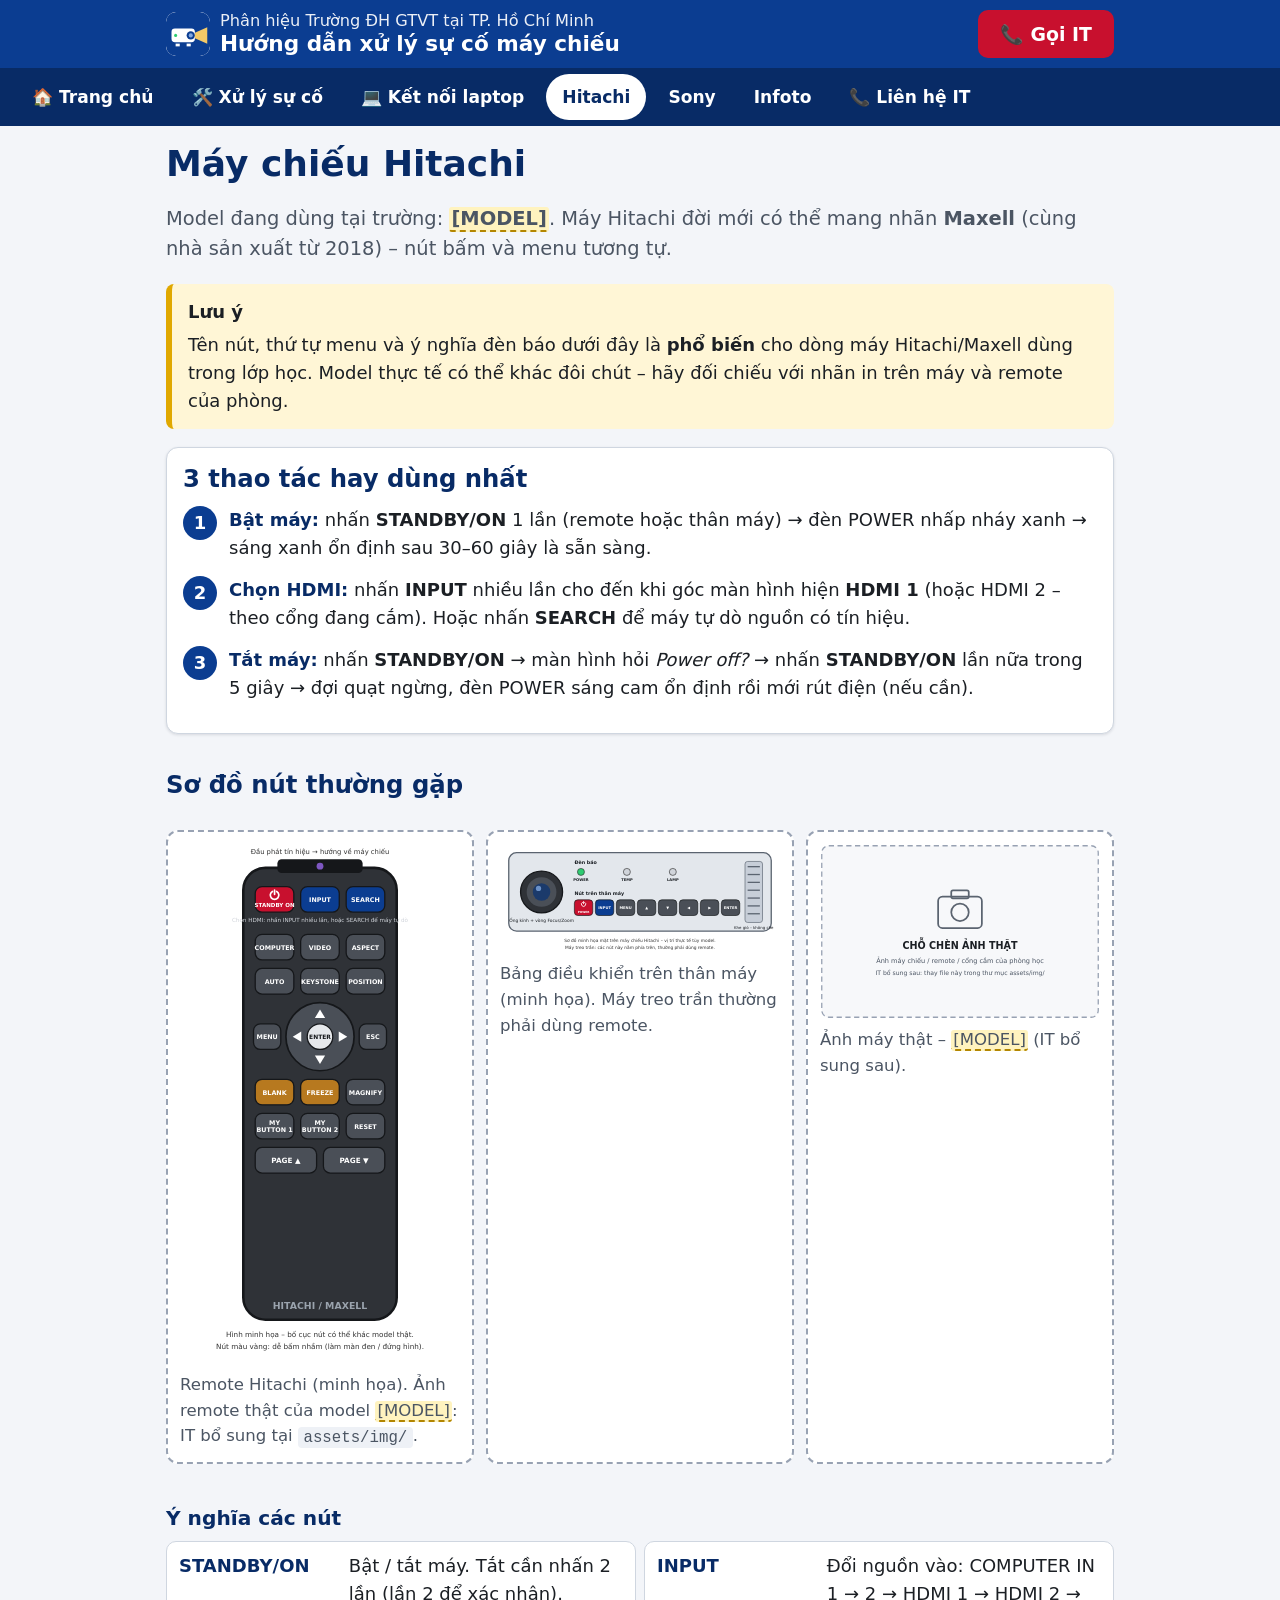
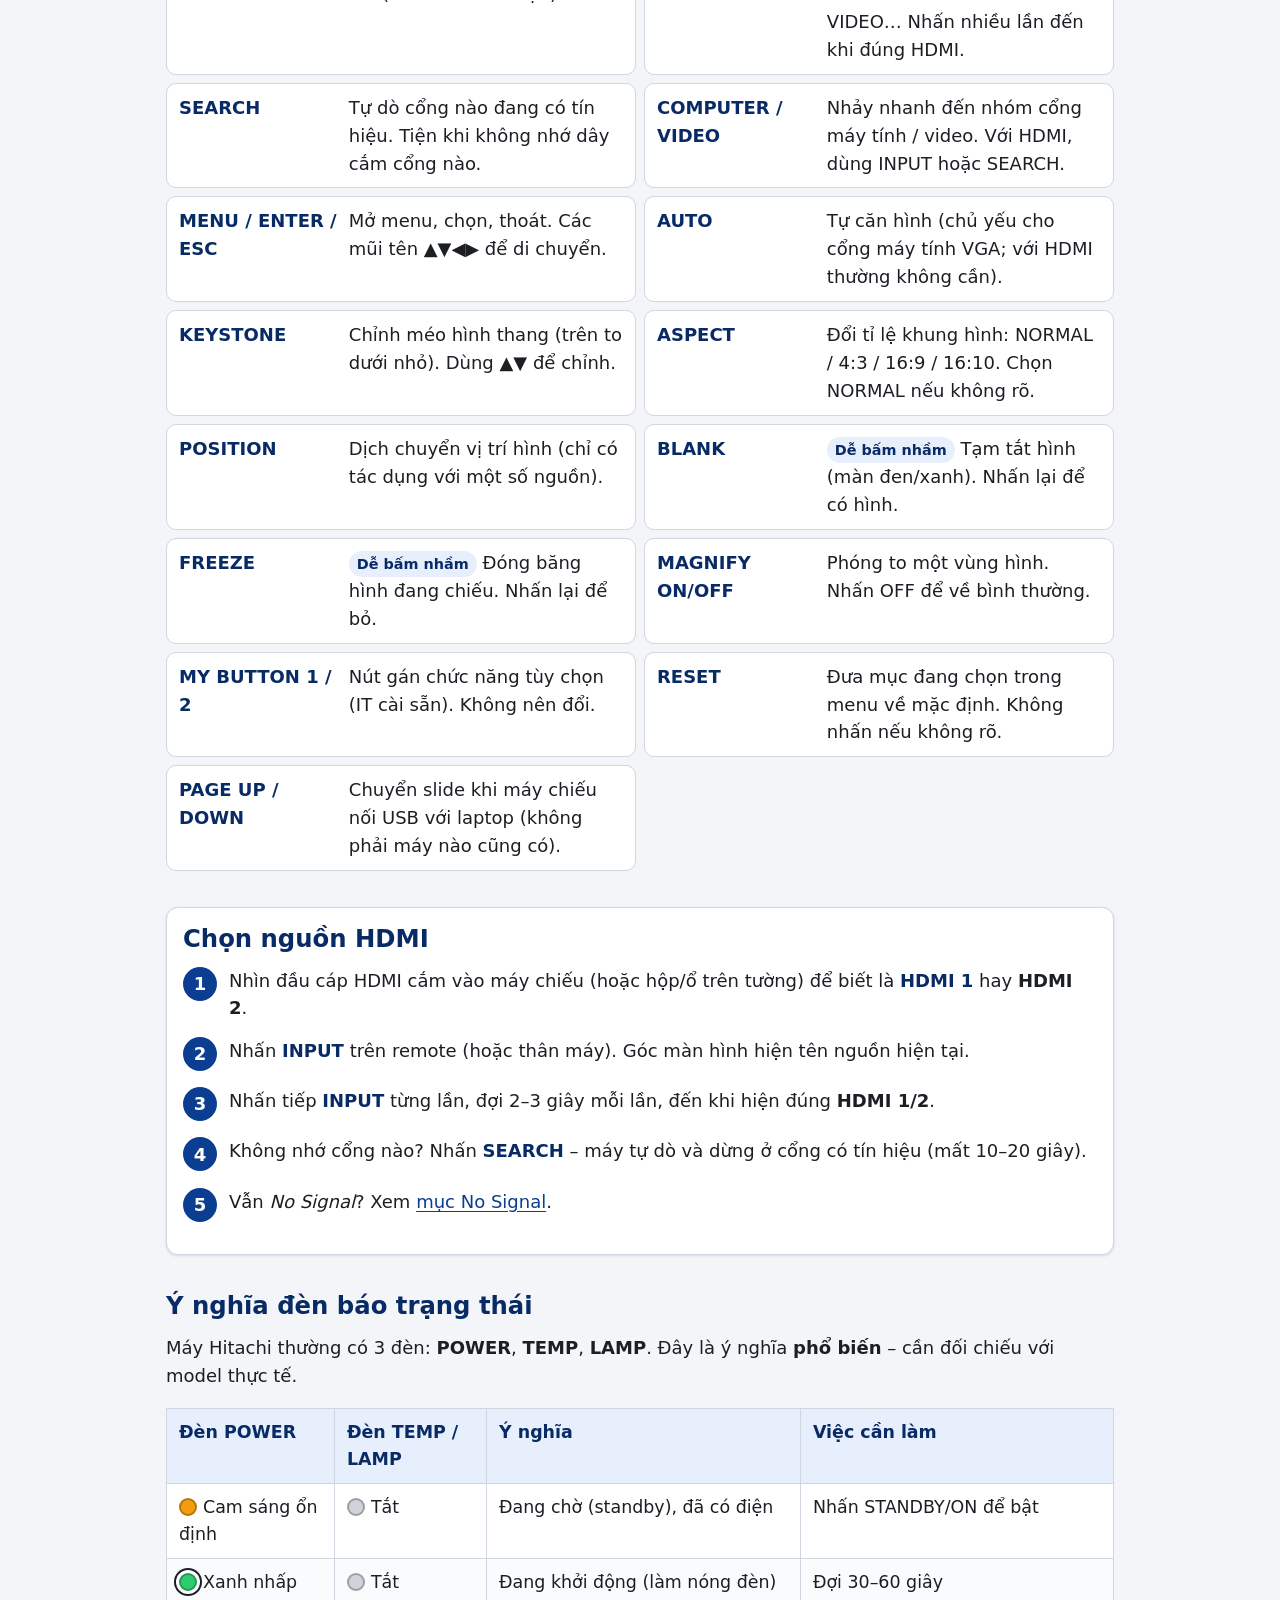
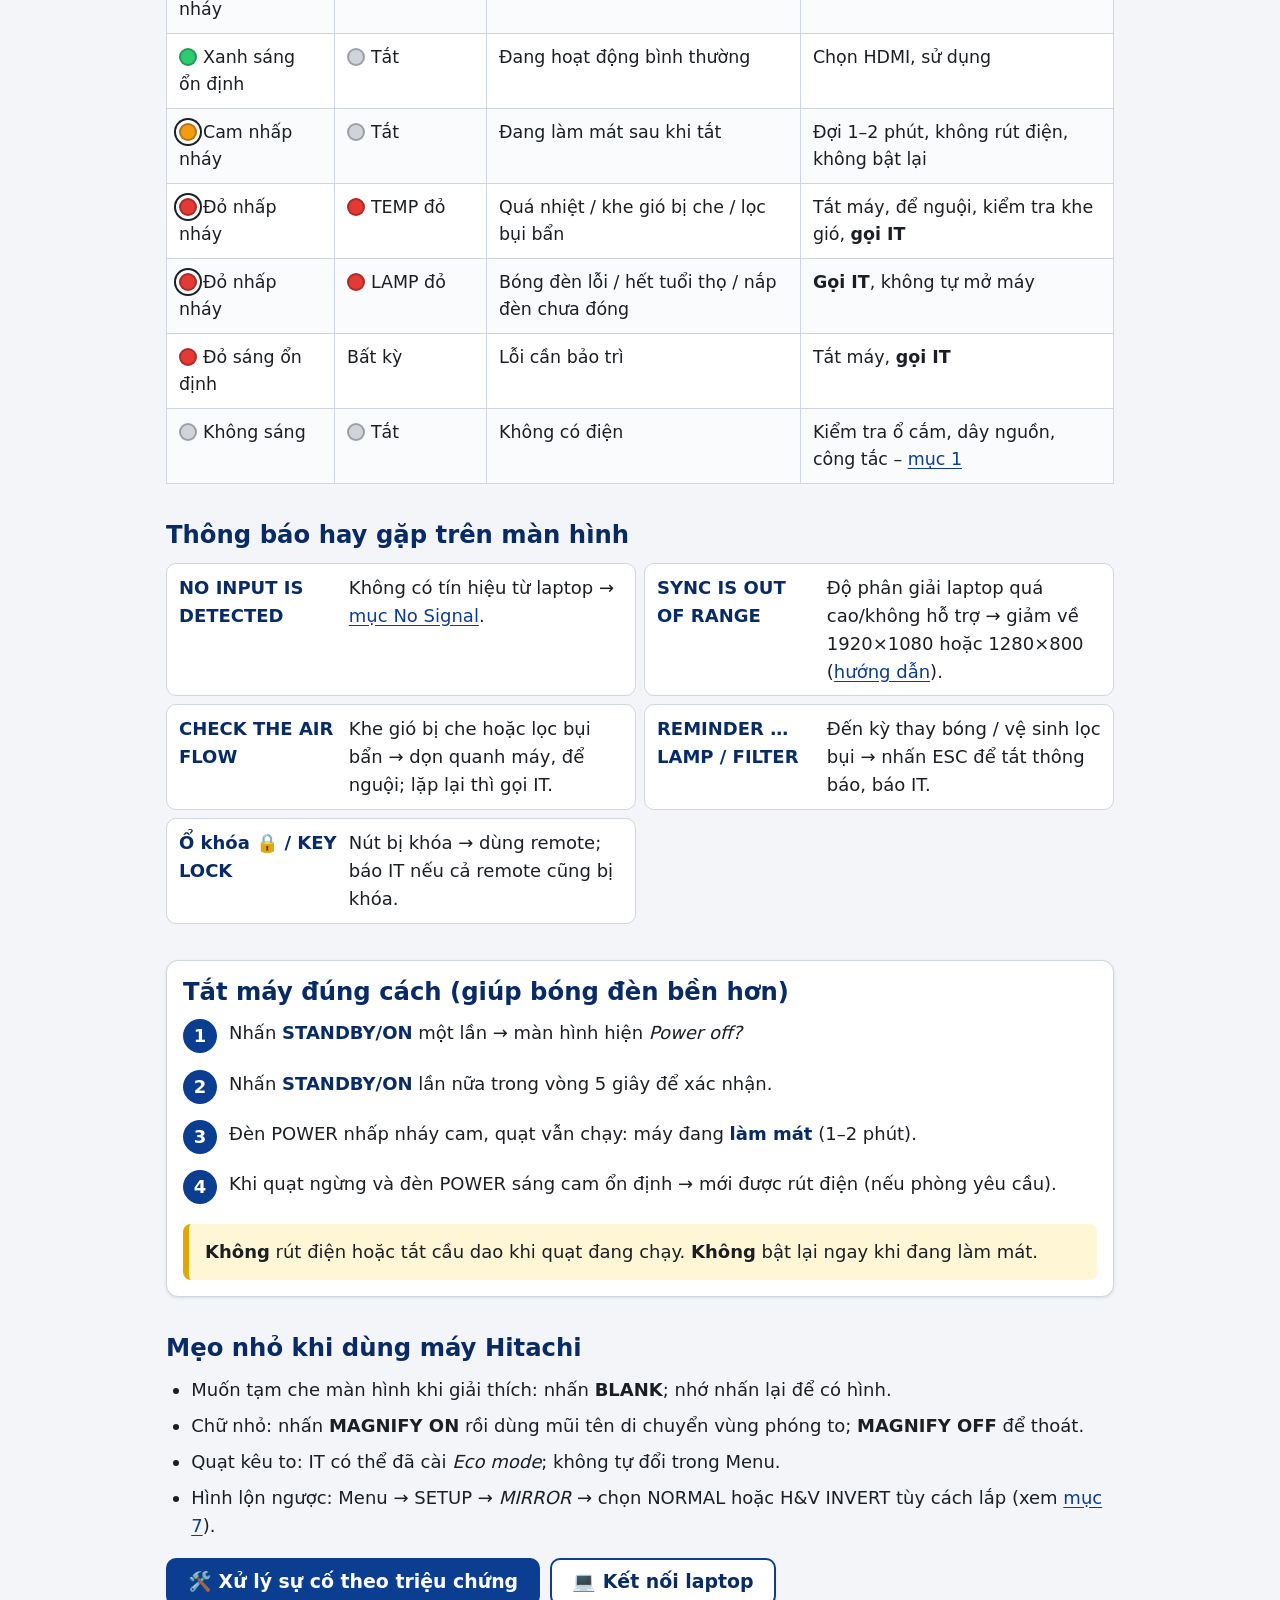
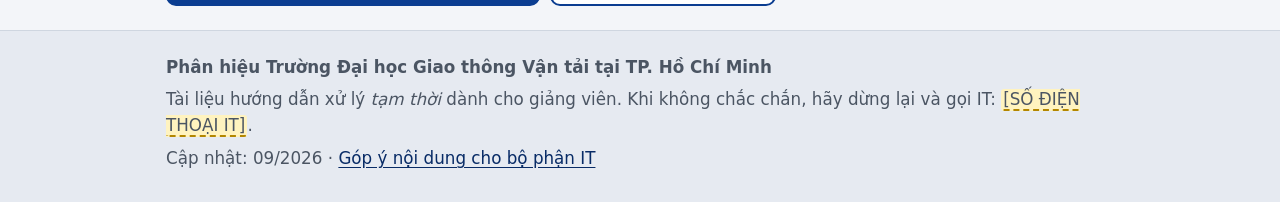
==== commit 0edec384: "Bỏ toàn bộ nội dung về loa / âm thanh máy chiếu Trường không dùng loa máy chiếu nên lược bỏ: - su-co" ====
--- a/hitachi.html
+++ b/hitachi.html
@@ -59,7 +59,7 @@
       <h2 id="nut-title">Sơ đồ nút thường gặp</h2>
       <div class="figure-row figure-row--3">
         <figure class="figure">
-          <img src="assets/img/remote-hitachi.svg" alt="Sơ đồ remote Hitachi minh họa: STANDBY/ON, INPUT, SEARCH, COMPUTER, VIDEO, ASPECT, AUTO, KEYSTONE, POSITION, MENU, ENTER, ESC, BLANK, FREEZE, MAGNIFY, VOLUME, MUTE, MY BUTTON, RESET, PAGE" width="240" height="610">
+          <img src="assets/img/remote-hitachi.svg" alt="Sơ đồ remote Hitachi minh họa: STANDBY/ON, INPUT, SEARCH, COMPUTER, VIDEO, ASPECT, AUTO, KEYSTONE, POSITION, MENU, ENTER, ESC, BLANK, FREEZE, MAGNIFY, MY BUTTON, RESET, PAGE" width="240" height="610">
           <figcaption>Remote Hitachi (minh họa). Ảnh remote thật của model <span data-config="model_hitachi">[MODEL]</span>: IT bổ sung tại <code>assets/img/</code>.</figcaption>
         </figure>
         <figure class="figure">
@@ -86,7 +86,6 @@
         <li><span class="key">BLANK</span><span><span class="tag">Dễ bấm nhầm</span> Tạm tắt hình (màn đen/xanh). Nhấn lại để có hình.</span></li>
         <li><span class="key">FREEZE</span><span><span class="tag">Dễ bấm nhầm</span> Đóng băng hình đang chiếu. Nhấn lại để bỏ.</span></li>
         <li><span class="key">MAGNIFY ON/OFF</span><span>Phóng to một vùng hình. Nhấn OFF để về bình thường.</span></li>
-        <li><span class="key">VOLUME + / − · MUTE</span><span>Âm lượng loa máy chiếu; MUTE tắt/mở tiếng.</span></li>
         <li><span class="key">MY BUTTON 1 / 2</span><span>Nút gán chức năng tùy chọn (IT cài sẵn). Không nên đổi.</span></li>
         <li><span class="key">RESET</span><span>Đưa mục đang chọn trong menu về mặc định. Không nhấn nếu không rõ.</span></li>
         <li><span class="key">PAGE UP / DOWN</span><span>Chuyển slide khi máy chiếu nối USB với laptop (không phải máy nào cũng có).</span></li>
@@ -156,7 +155,7 @@
         <li>Muốn tạm che màn hình khi giải thích: nhấn <strong>BLANK</strong>; nhớ nhấn lại để có hình.</li>
         <li>Chữ nhỏ: nhấn <strong>MAGNIFY ON</strong> rồi dùng mũi tên di chuyển vùng phóng to; <strong>MAGNIFY OFF</strong> để thoát.</li>
         <li>Quạt kêu to: IT có thể đã cài <em>Eco mode</em>; không tự đổi trong Menu.</li>
-        <li>Hình lộn ngược: Menu → SETUP → <em>MIRROR</em> → chọn NORMAL hoặc H&amp;V INVERT tùy cách lắp (xem <a href="su-co.html#hinh-lat-nguoc">mục 8</a>).</li>
+        <li>Hình lộn ngược: Menu → SETUP → <em>MIRROR</em> → chọn NORMAL hoặc H&amp;V INVERT tùy cách lắp (xem <a href="su-co.html#hinh-lat-nguoc">mục 7</a>).</li>
       </ul>
       <div class="btn-row">
         <a class="btn btn--primary" href="su-co.html">🛠️ Xử lý sự cố theo triệu chứng</a>
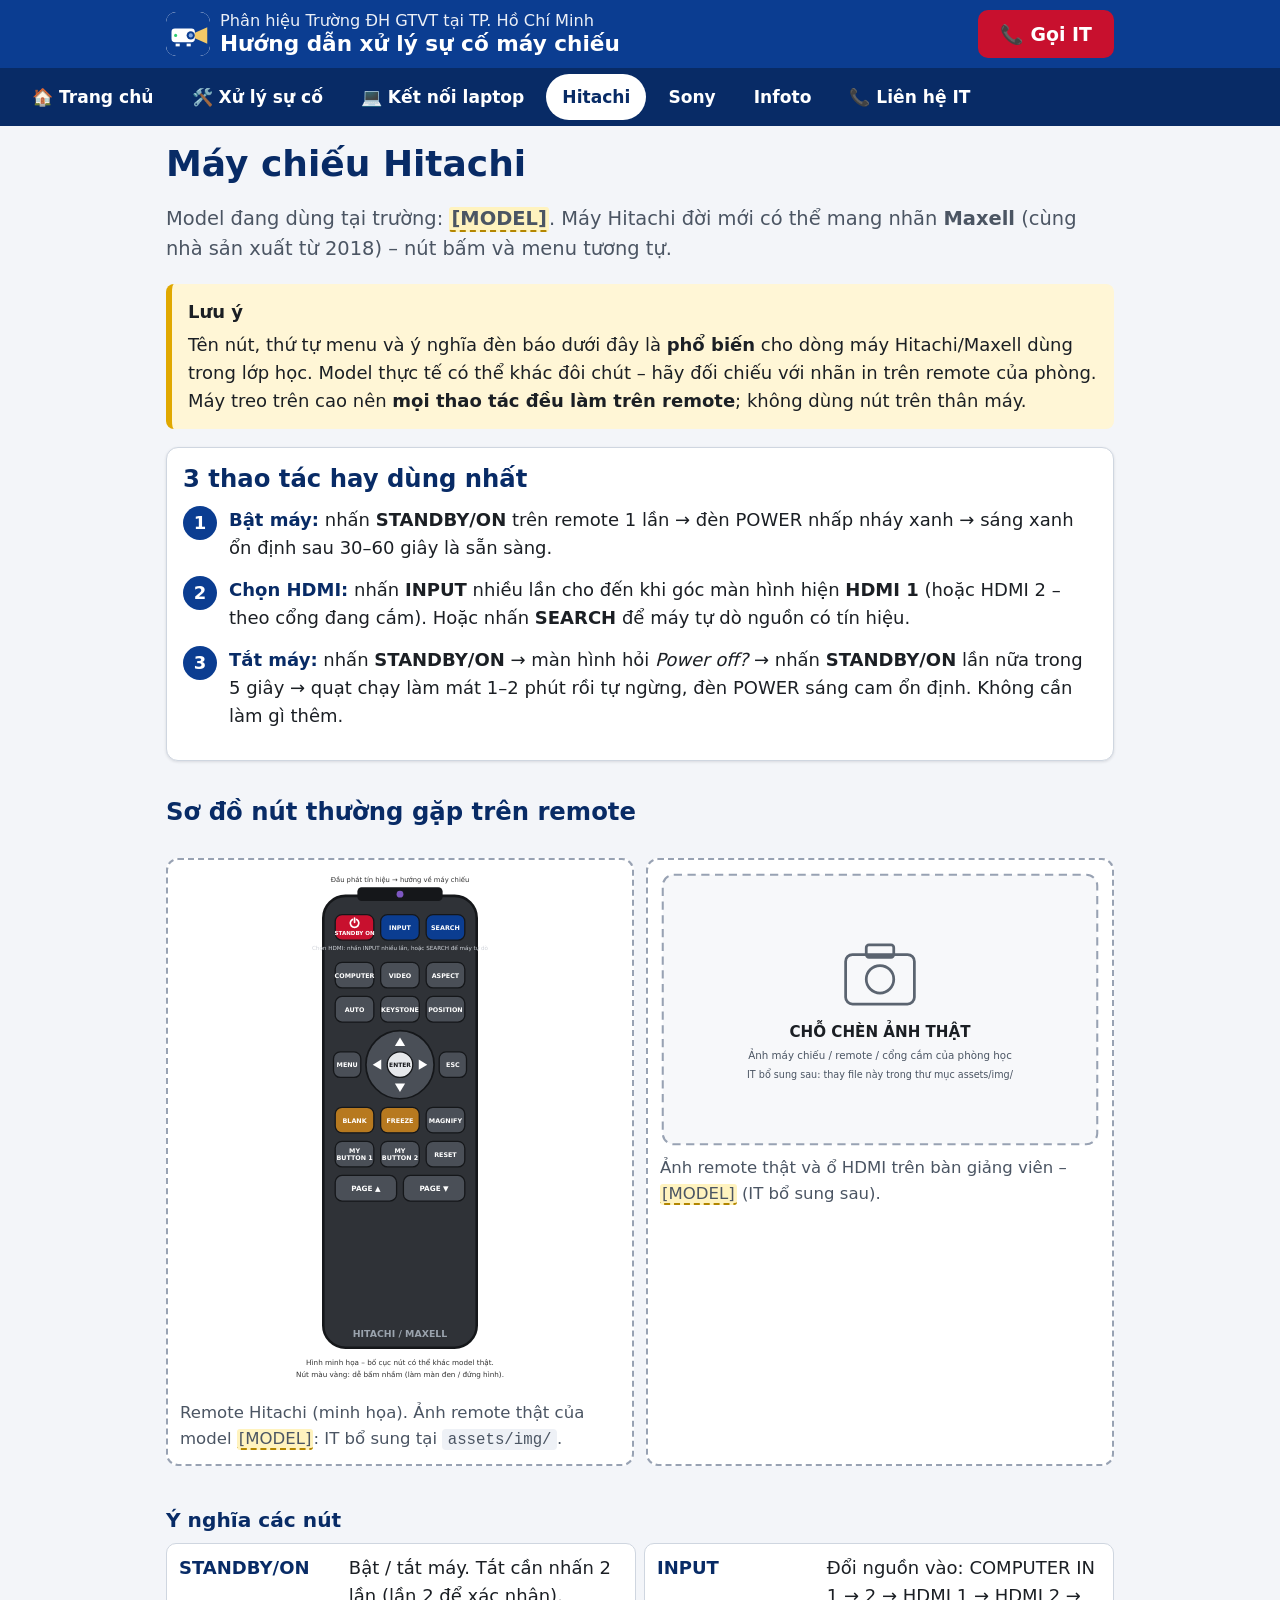
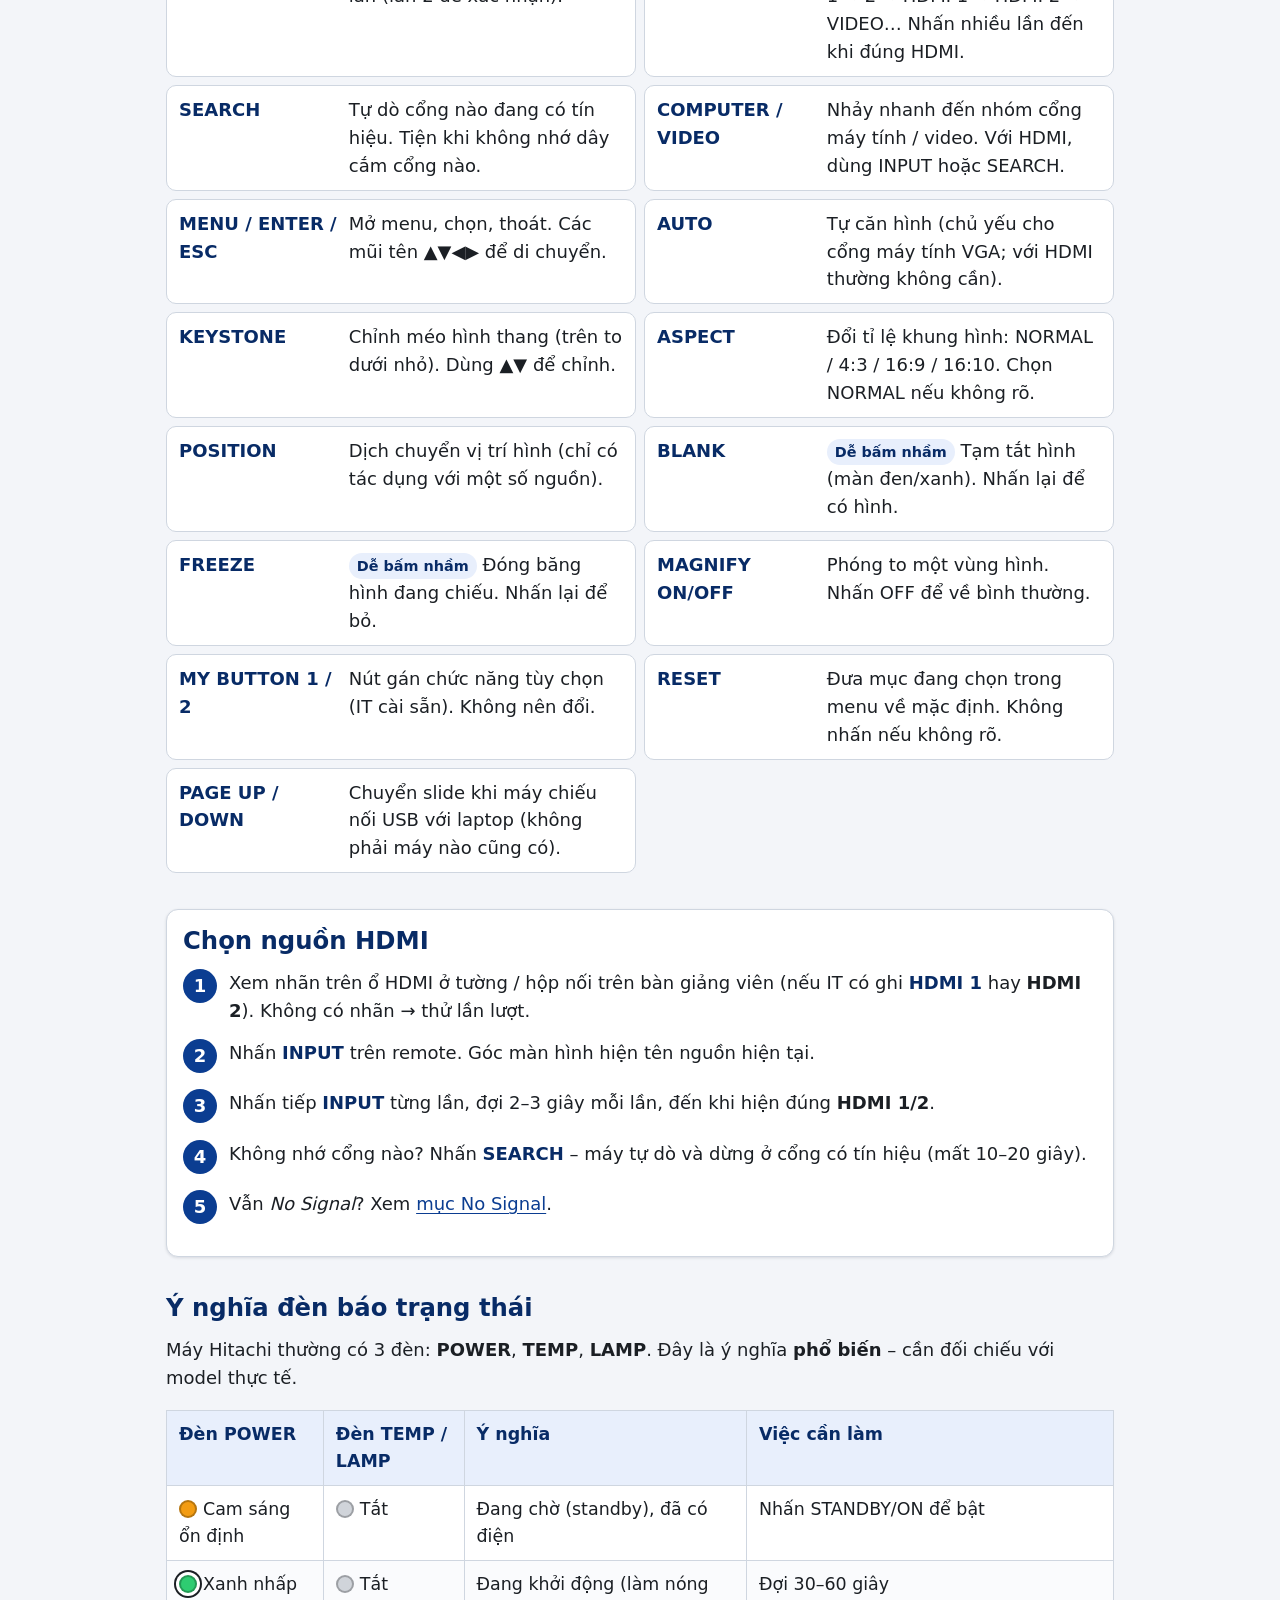
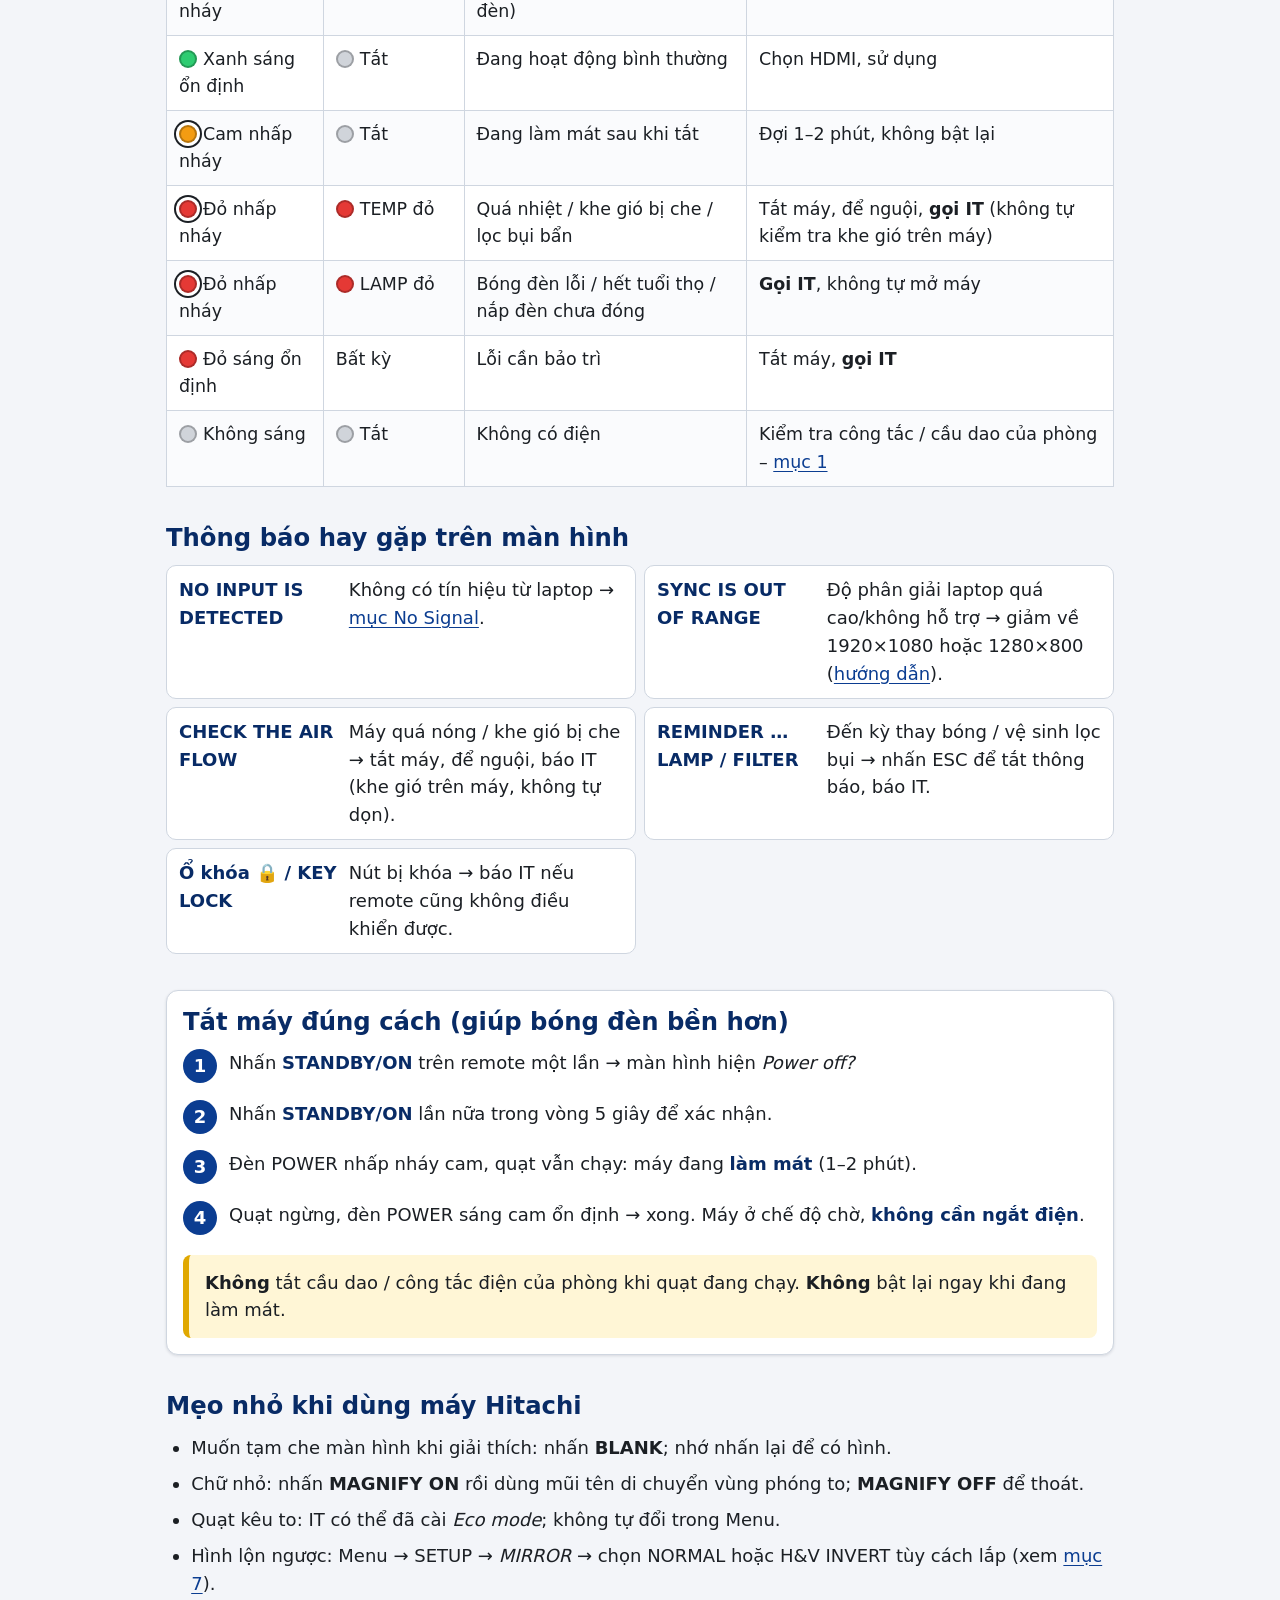
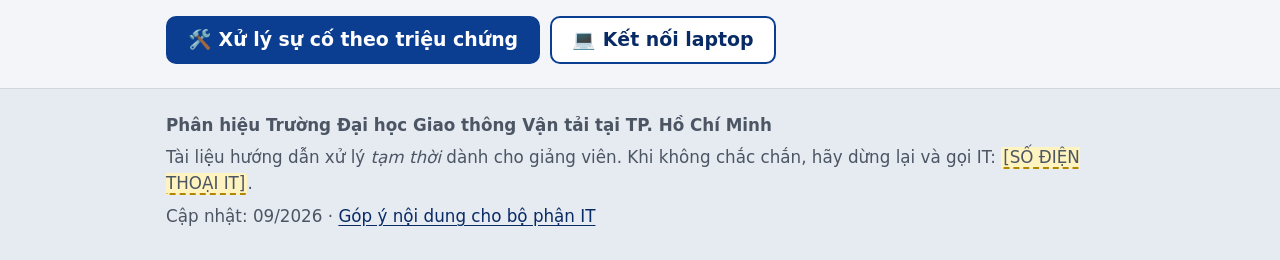
==== commit 2dd46adf: "Bỏ các bước cần chạm vào máy chiếu treo trên cao Giảng viên không với tới máy chiếu (treo trần / tre" ====
--- a/hitachi.html
+++ b/hitachi.html
@@ -4,7 +4,7 @@
   <meta charset="utf-8">
   <meta name="viewport" content="width=device-width, initial-scale=1">
   <title>Máy chiếu Hitachi – Nút bấm, chọn HDMI, đèn báo, tắt máy</title>
-  <meta name="description" content="Hướng dẫn nhanh máy chiếu Hitachi (Maxell): sơ đồ nút trên remote và thân máy, cách chọn nguồn HDMI, ý nghĩa đèn báo, cách tắt máy đúng.">
+  <meta name="description" content="Hướng dẫn nhanh máy chiếu Hitachi (Maxell): sơ đồ nút trên remote, cách chọn nguồn HDMI, ý nghĩa đèn báo, cách tắt máy đúng.">
   <meta name="theme-color" content="#0b3d91">
   <link rel="icon" href="assets/img/logo.svg" type="image/svg+xml">
   <link rel="stylesheet" href="assets/css/style.css">
@@ -43,32 +43,28 @@
 
     <div class="note note--warn">
       <strong class="note__title">Lưu ý</strong>
-      Tên nút, thứ tự menu và ý nghĩa đèn báo dưới đây là <strong>phổ biến</strong> cho dòng máy Hitachi/Maxell dùng trong lớp học. Model thực tế có thể khác đôi chút – hãy đối chiếu với nhãn in trên máy và remote của phòng.
+      Tên nút, thứ tự menu và ý nghĩa đèn báo dưới đây là <strong>phổ biến</strong> cho dòng máy Hitachi/Maxell dùng trong lớp học. Model thực tế có thể khác đôi chút – hãy đối chiếu với nhãn in trên remote của phòng. Máy treo trên cao nên <strong>mọi thao tác đều làm trên remote</strong>; không dùng nút trên thân máy.
     </div>
 
     <section class="box" aria-labelledby="nhanh-title">
       <h2 id="nhanh-title" style="margin-top:0">3 thao tác hay dùng nhất</h2>
       <ol class="steps">
-        <li><strong>Bật máy:</strong> nhấn <strong>STANDBY/ON</strong> 1 lần (remote hoặc thân máy) → đèn POWER nhấp nháy xanh → sáng xanh ổn định sau 30–60 giây là sẵn sàng.</li>
+        <li><strong>Bật máy:</strong> nhấn <strong>STANDBY/ON</strong> trên remote 1 lần → đèn POWER nhấp nháy xanh → sáng xanh ổn định sau 30–60 giây là sẵn sàng.</li>
         <li><strong>Chọn HDMI:</strong> nhấn <strong>INPUT</strong> nhiều lần cho đến khi góc màn hình hiện <strong>HDMI 1</strong> (hoặc HDMI 2 – theo cổng đang cắm). Hoặc nhấn <strong>SEARCH</strong> để máy tự dò nguồn có tín hiệu.</li>
-        <li><strong>Tắt máy:</strong> nhấn <strong>STANDBY/ON</strong> → màn hình hỏi <em>Power off?</em> → nhấn <strong>STANDBY/ON</strong> lần nữa trong 5 giây → đợi quạt ngừng, đèn POWER sáng cam ổn định rồi mới rút điện (nếu cần).</li>
+        <li><strong>Tắt máy:</strong> nhấn <strong>STANDBY/ON</strong> → màn hình hỏi <em>Power off?</em> → nhấn <strong>STANDBY/ON</strong> lần nữa trong 5 giây → quạt chạy làm mát 1–2 phút rồi tự ngừng, đèn POWER sáng cam ổn định. Không cần làm gì thêm.</li>
       </ol>
     </section>
 
     <section class="section" aria-labelledby="nut-title" id="nut-bam">
-      <h2 id="nut-title">Sơ đồ nút thường gặp</h2>
-      <div class="figure-row figure-row--3">
+      <h2 id="nut-title">Sơ đồ nút thường gặp trên remote</h2>
+      <div class="figure-row">
         <figure class="figure">
           <img src="assets/img/remote-hitachi.svg" alt="Sơ đồ remote Hitachi minh họa: STANDBY/ON, INPUT, SEARCH, COMPUTER, VIDEO, ASPECT, AUTO, KEYSTONE, POSITION, MENU, ENTER, ESC, BLANK, FREEZE, MAGNIFY, MY BUTTON, RESET, PAGE" width="240" height="610">
           <figcaption>Remote Hitachi (minh họa). Ảnh remote thật của model <span data-config="model_hitachi">[MODEL]</span>: IT bổ sung tại <code>assets/img/</code>.</figcaption>
         </figure>
         <figure class="figure">
-          <img src="assets/img/panel-hitachi.svg" alt="Sơ đồ mặt trên máy chiếu Hitachi minh họa: ống kính, đèn báo POWER, TEMP, LAMP và các nút POWER, INPUT, MENU, mũi tên, ENTER" width="640" height="250">
-          <figcaption>Bảng điều khiển trên thân máy (minh họa). Máy treo trần thường phải dùng remote.</figcaption>
-        </figure>
-        <figure class="figure">
-          <img src="assets/img/placeholder-photo.svg" alt="Chỗ chèn ảnh thật máy chiếu Hitachi của phòng học" width="640" height="400">
-          <figcaption>Ảnh máy thật – <span data-config="model_hitachi">[MODEL]</span> (IT bổ sung sau).</figcaption>
+          <img src="assets/img/placeholder-photo.svg" alt="Chỗ chèn ảnh thật remote và ổ cắm HDMI của phòng học dùng máy Hitachi" width="640" height="400">
+          <figcaption>Ảnh remote thật và ổ HDMI trên bàn giảng viên – <span data-config="model_hitachi">[MODEL]</span> (IT bổ sung sau).</figcaption>
         </figure>
       </div>
 
@@ -95,8 +91,8 @@
     <section class="section box" aria-labelledby="hdmi-title" id="chon-hdmi">
       <h2 id="hdmi-title" style="margin-top:0">Chọn nguồn HDMI</h2>
       <ol class="steps">
-        <li>Nhìn đầu cáp HDMI cắm vào máy chiếu (hoặc hộp/ổ trên tường) để biết là <strong>HDMI 1</strong> hay <strong>HDMI 2</strong>.</li>
-        <li>Nhấn <strong>INPUT</strong> trên remote (hoặc thân máy). Góc màn hình hiện tên nguồn hiện tại.</li>
+        <li>Xem nhãn trên ổ HDMI ở tường / hộp nối trên bàn giảng viên (nếu IT có ghi <strong>HDMI 1</strong> hay <strong>HDMI 2</strong>). Không có nhãn → thử lần lượt.</li>
+        <li>Nhấn <strong>INPUT</strong> trên remote. Góc màn hình hiện tên nguồn hiện tại.</li>
         <li>Nhấn tiếp <strong>INPUT</strong> từng lần, đợi 2–3 giây mỗi lần, đến khi hiện đúng <strong>HDMI 1/2</strong>.</li>
         <li>Không nhớ cổng nào? Nhấn <strong>SEARCH</strong> – máy tự dò và dừng ở cổng có tín hiệu (mất 10–20 giây).</li>
         <li>Vẫn <em>No Signal</em>? Xem <a href="su-co.html#no-signal">mục No Signal</a>.</li>
@@ -115,11 +111,11 @@
             <tr><td><span class="led led--orange"></span>Cam sáng ổn định</td><td><span class="led led--off"></span>Tắt</td><td>Đang chờ (standby), đã có điện</td><td>Nhấn STANDBY/ON để bật</td></tr>
             <tr><td><span class="led led--green led--blink"></span>Xanh nhấp nháy</td><td><span class="led led--off"></span>Tắt</td><td>Đang khởi động (làm nóng đèn)</td><td>Đợi 30–60 giây</td></tr>
             <tr><td><span class="led led--green"></span>Xanh sáng ổn định</td><td><span class="led led--off"></span>Tắt</td><td>Đang hoạt động bình thường</td><td>Chọn HDMI, sử dụng</td></tr>
-            <tr><td><span class="led led--orange led--blink"></span>Cam nhấp nháy</td><td><span class="led led--off"></span>Tắt</td><td>Đang làm mát sau khi tắt</td><td>Đợi 1–2 phút, không rút điện, không bật lại</td></tr>
-            <tr><td><span class="led led--red led--blink"></span>Đỏ nhấp nháy</td><td><span class="led led--red"></span>TEMP đỏ</td><td>Quá nhiệt / khe gió bị che / lọc bụi bẩn</td><td>Tắt máy, để nguội, kiểm tra khe gió, <strong>gọi IT</strong></td></tr>
+            <tr><td><span class="led led--orange led--blink"></span>Cam nhấp nháy</td><td><span class="led led--off"></span>Tắt</td><td>Đang làm mát sau khi tắt</td><td>Đợi 1–2 phút, không bật lại</td></tr>
+            <tr><td><span class="led led--red led--blink"></span>Đỏ nhấp nháy</td><td><span class="led led--red"></span>TEMP đỏ</td><td>Quá nhiệt / khe gió bị che / lọc bụi bẩn</td><td>Tắt máy, để nguội, <strong>gọi IT</strong> (không tự kiểm tra khe gió trên máy)</td></tr>
             <tr><td><span class="led led--red led--blink"></span>Đỏ nhấp nháy</td><td><span class="led led--red"></span>LAMP đỏ</td><td>Bóng đèn lỗi / hết tuổi thọ / nắp đèn chưa đóng</td><td><strong>Gọi IT</strong>, không tự mở máy</td></tr>
             <tr><td><span class="led led--red"></span>Đỏ sáng ổn định</td><td>Bất kỳ</td><td>Lỗi cần bảo trì</td><td>Tắt máy, <strong>gọi IT</strong></td></tr>
-            <tr><td><span class="led led--off"></span>Không sáng</td><td><span class="led led--off"></span>Tắt</td><td>Không có điện</td><td>Kiểm tra ổ cắm, dây nguồn, công tắc – <a href="su-co.html#khong-bat-duoc">mục 1</a></td></tr>
+            <tr><td><span class="led led--off"></span>Không sáng</td><td><span class="led led--off"></span>Tắt</td><td>Không có điện</td><td>Kiểm tra công tắc / cầu dao của phòng – <a href="su-co.html#khong-bat-duoc">mục 1</a></td></tr>
           </tbody>
         </table>
       </div>
@@ -130,22 +126,22 @@
       <ul class="keys">
         <li><span class="key">NO INPUT IS DETECTED</span><span>Không có tín hiệu từ laptop → <a href="su-co.html#no-signal">mục No Signal</a>.</span></li>
         <li><span class="key">SYNC IS OUT OF RANGE</span><span>Độ phân giải laptop quá cao/không hỗ trợ → giảm về 1920×1080 hoặc 1280×800 (<a href="ket-noi-laptop.html#ti-le">hướng dẫn</a>).</span></li>
-        <li><span class="key">CHECK THE AIR FLOW</span><span>Khe gió bị che hoặc lọc bụi bẩn → dọn quanh máy, để nguội; lặp lại thì gọi IT.</span></li>
+        <li><span class="key">CHECK THE AIR FLOW</span><span>Máy quá nóng / khe gió bị che → tắt máy, để nguội, báo IT (khe gió trên máy, không tự dọn).</span></li>
         <li><span class="key">REMINDER … LAMP / FILTER</span><span>Đến kỳ thay bóng / vệ sinh lọc bụi → nhấn ESC để tắt thông báo, báo IT.</span></li>
-        <li><span class="key">Ổ khóa 🔒 / KEY LOCK</span><span>Nút bị khóa → dùng remote; báo IT nếu cả remote cũng bị khóa.</span></li>
+        <li><span class="key">Ổ khóa 🔒 / KEY LOCK</span><span>Nút bị khóa → báo IT nếu remote cũng không điều khiển được.</span></li>
       </ul>
     </section>
 
     <section class="section box" aria-labelledby="tat-title" id="tat-may">
       <h2 id="tat-title" style="margin-top:0">Tắt máy đúng cách (giúp bóng đèn bền hơn)</h2>
       <ol class="steps">
-        <li>Nhấn <strong>STANDBY/ON</strong> một lần → màn hình hiện <em>Power off?</em></li>
+        <li>Nhấn <strong>STANDBY/ON</strong> trên remote một lần → màn hình hiện <em>Power off?</em></li>
         <li>Nhấn <strong>STANDBY/ON</strong> lần nữa trong vòng 5 giây để xác nhận.</li>
         <li>Đèn POWER nhấp nháy cam, quạt vẫn chạy: máy đang <strong>làm mát</strong> (1–2 phút).</li>
-        <li>Khi quạt ngừng và đèn POWER sáng cam ổn định → mới được rút điện (nếu phòng yêu cầu).</li>
+        <li>Quạt ngừng, đèn POWER sáng cam ổn định → xong. Máy ở chế độ chờ, <strong>không cần ngắt điện</strong>.</li>
       </ol>
       <div class="note note--warn" style="margin-bottom:0">
-        <strong>Không</strong> rút điện hoặc tắt cầu dao khi quạt đang chạy. <strong>Không</strong> bật lại ngay khi đang làm mát.
+        <strong>Không</strong> tắt cầu dao / công tắc điện của phòng khi quạt đang chạy. <strong>Không</strong> bật lại ngay khi đang làm mát.
       </div>
     </section>
 
--- a/assets/css/style.css
+++ b/assets/css/style.css
@@ -1156,10 +1156,6 @@
   .cards--3 {
     grid-template-columns: repeat(3, 1fr);
   }
-
-  .figure-row--3 {
-    grid-template-columns: repeat(3, 1fr);
-  }
 }
 
 /* ---------- In ấn: dán tại phòng học ---------- */
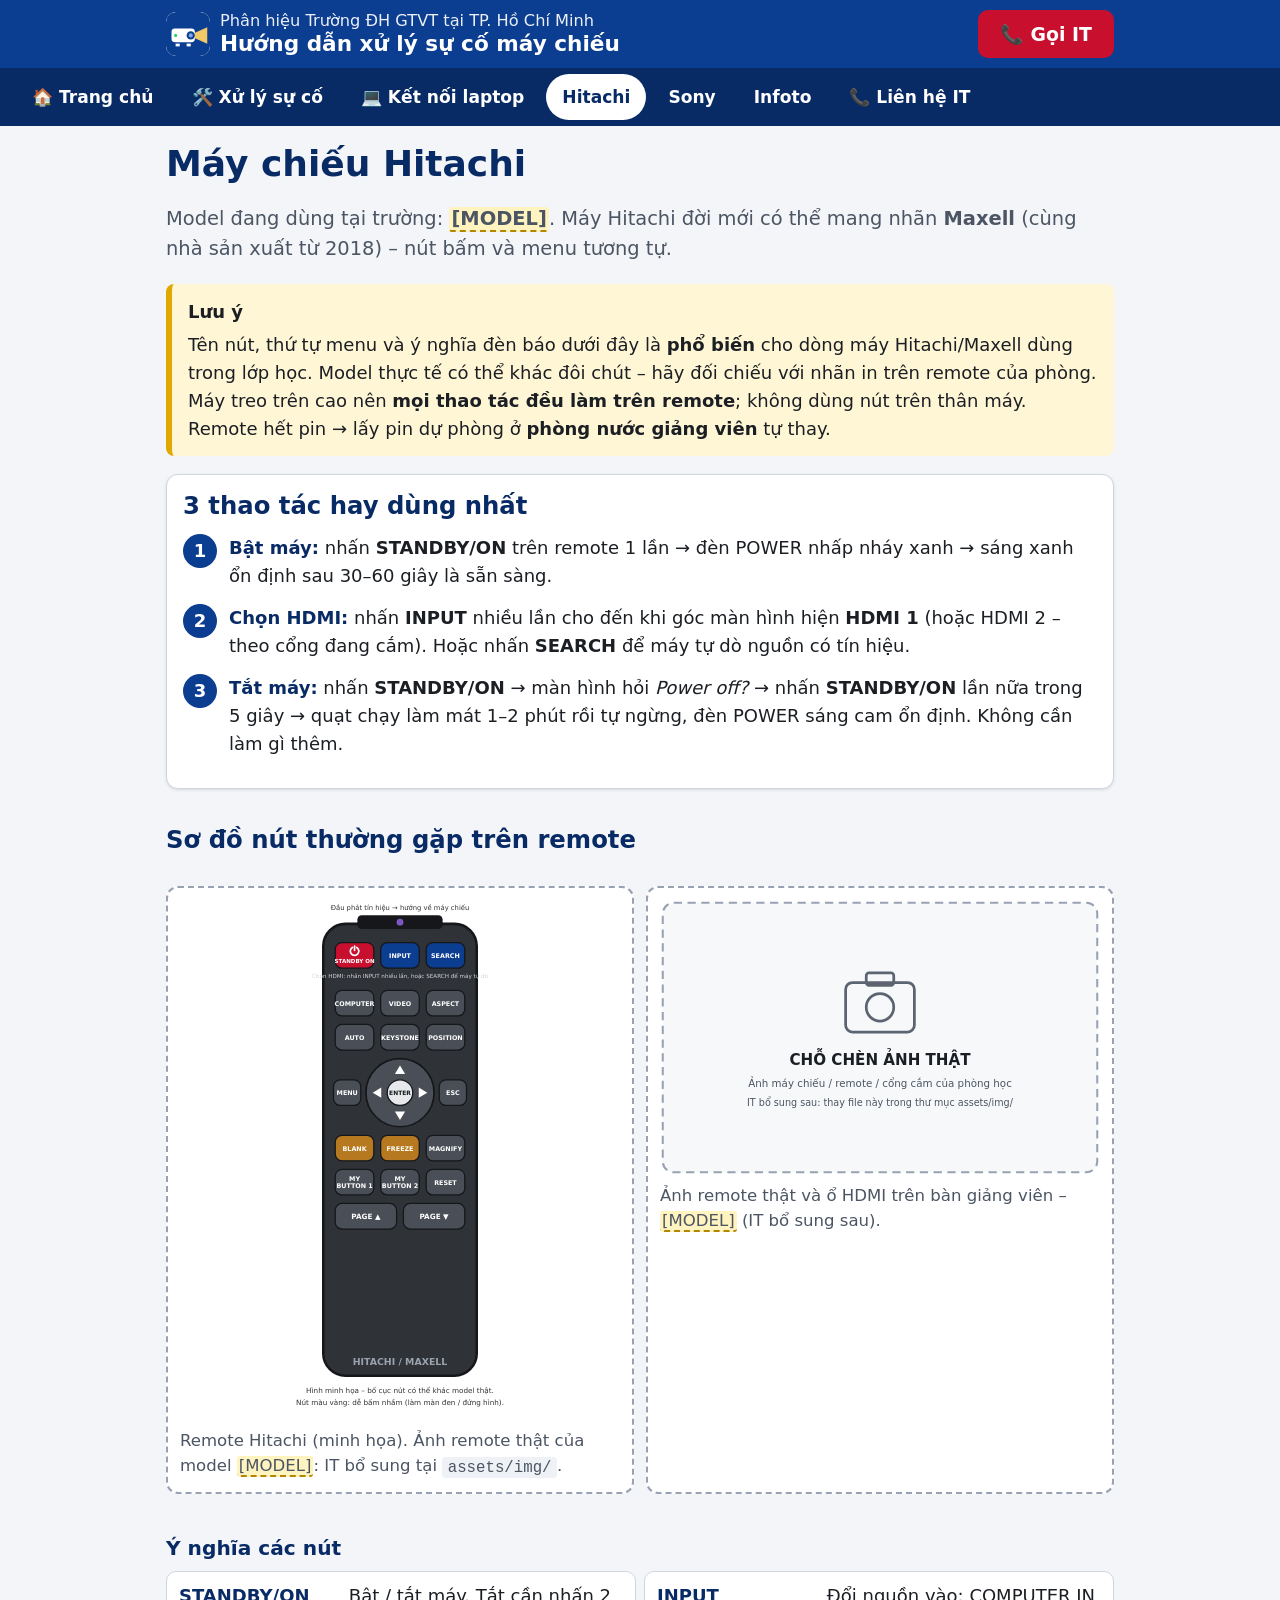
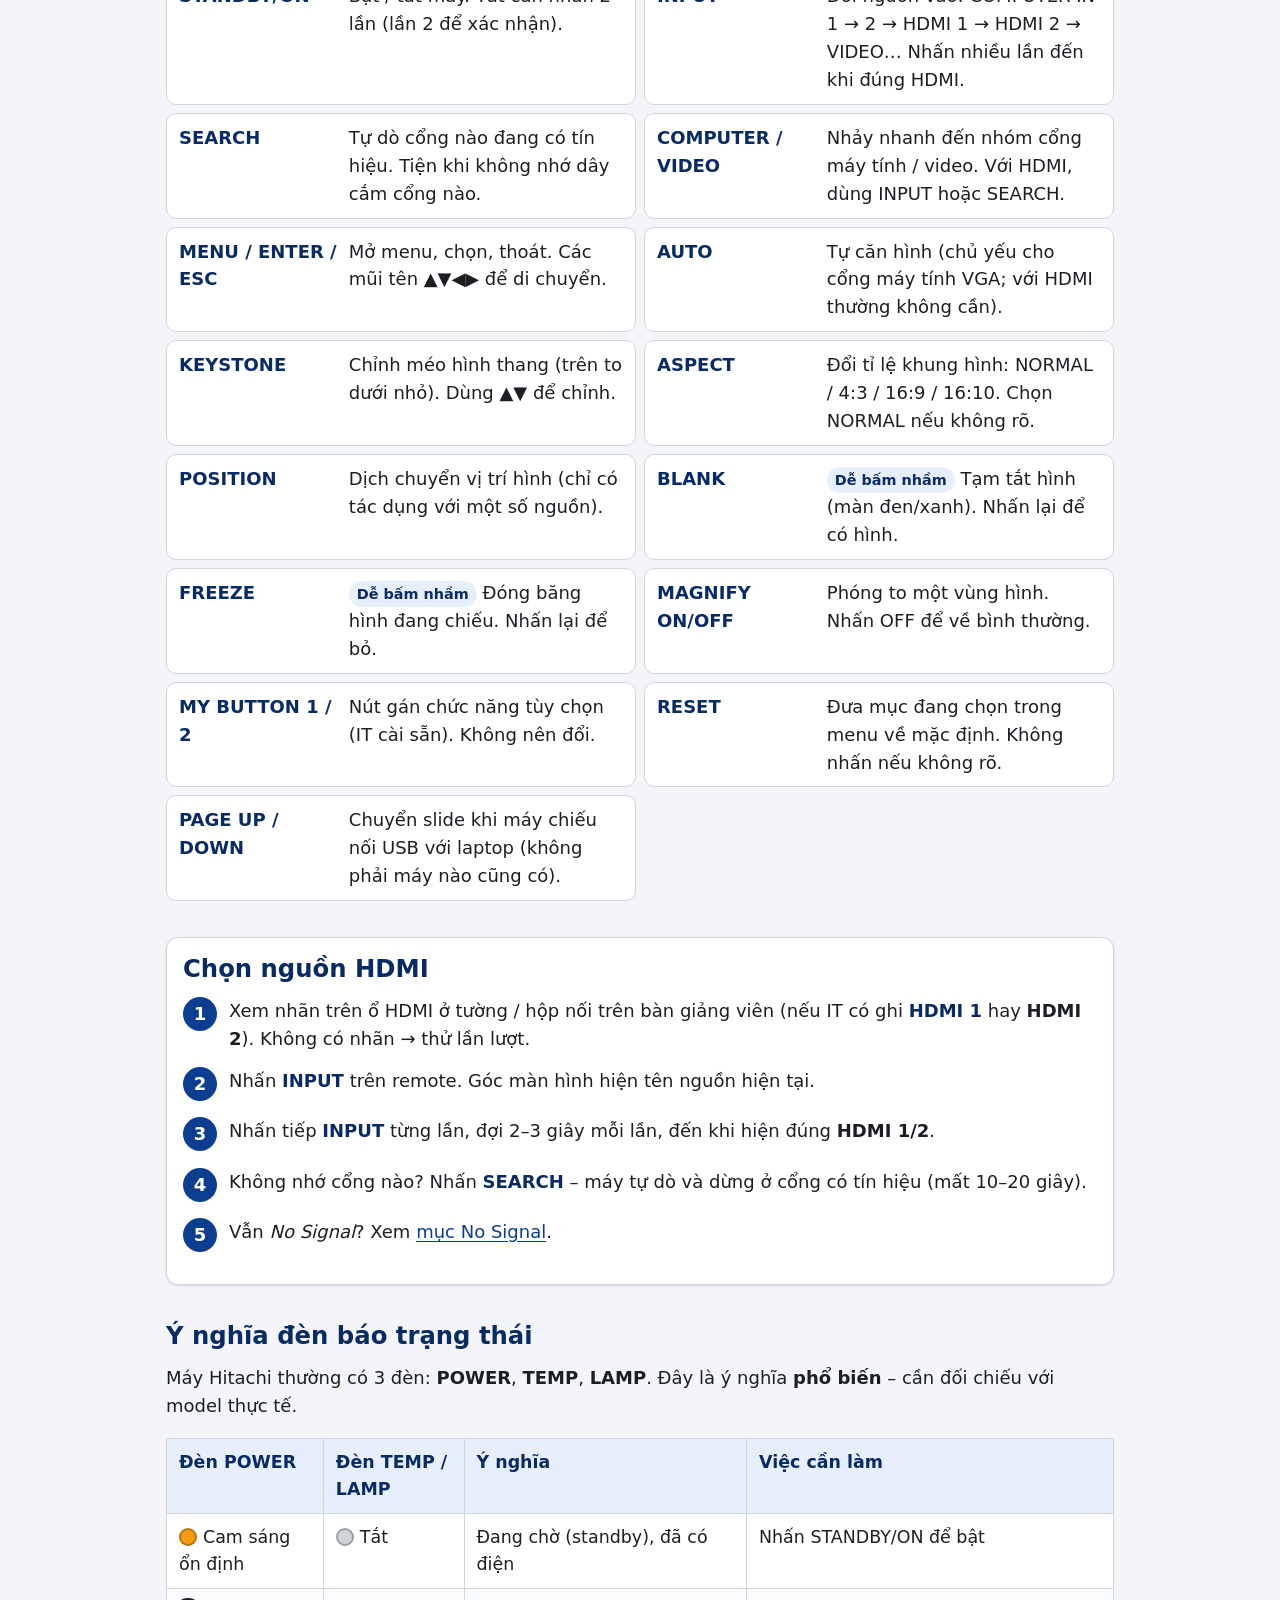
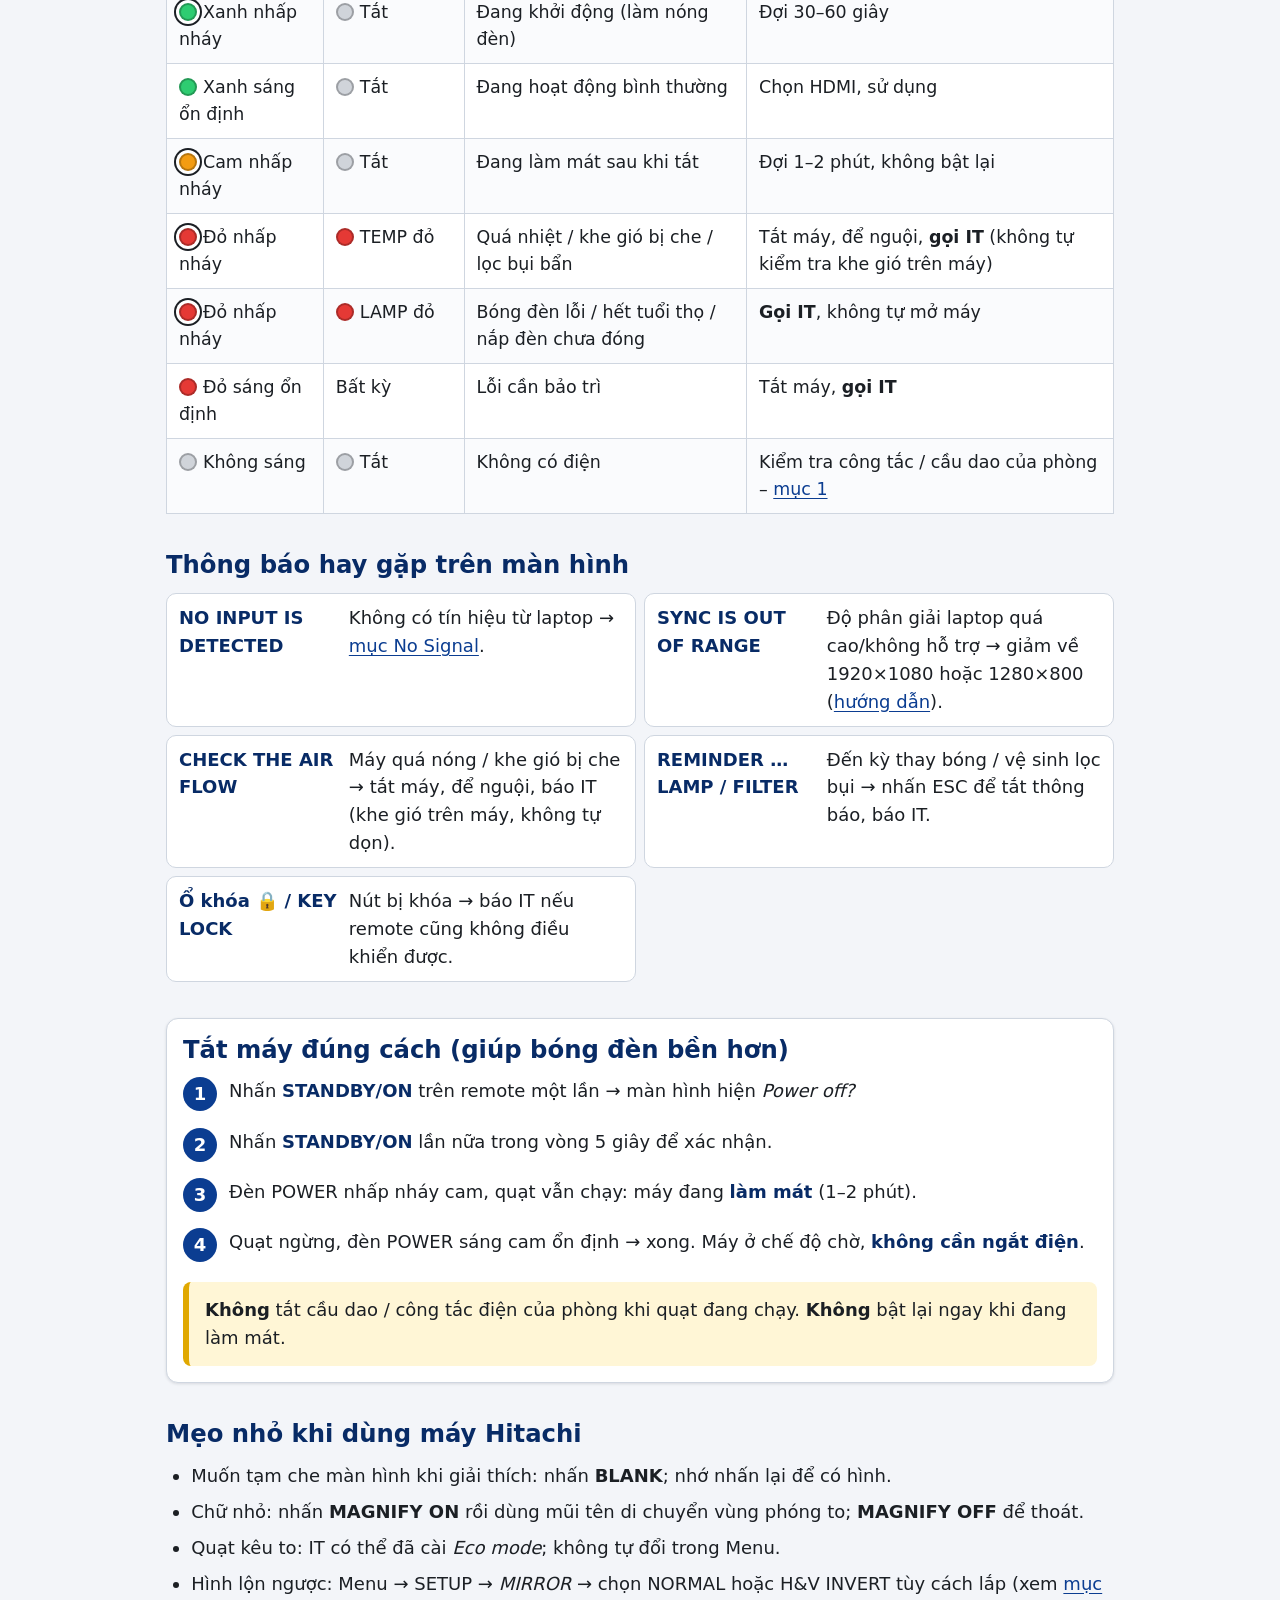
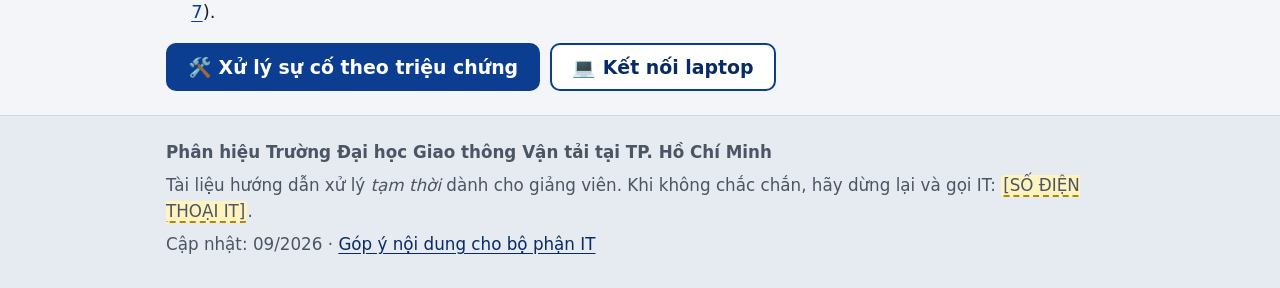
==== commit bbb40b57: "Thêm hướng dẫn lấy pin dự phòng cho remote ở phòng nước giảng viên - config.js: thêm khóa noi_lay_pi" ====
--- a/hitachi.html
+++ b/hitachi.html
@@ -43,7 +43,7 @@
 
     <div class="note note--warn">
       <strong class="note__title">Lưu ý</strong>
-      Tên nút, thứ tự menu và ý nghĩa đèn báo dưới đây là <strong>phổ biến</strong> cho dòng máy Hitachi/Maxell dùng trong lớp học. Model thực tế có thể khác đôi chút – hãy đối chiếu với nhãn in trên remote của phòng. Máy treo trên cao nên <strong>mọi thao tác đều làm trên remote</strong>; không dùng nút trên thân máy.
+      Tên nút, thứ tự menu và ý nghĩa đèn báo dưới đây là <strong>phổ biến</strong> cho dòng máy Hitachi/Maxell dùng trong lớp học. Model thực tế có thể khác đôi chút – hãy đối chiếu với nhãn in trên remote của phòng.       Máy treo trên cao nên <strong>mọi thao tác đều làm trên remote</strong>; không dùng nút trên thân máy. Remote hết pin → lấy pin dự phòng ở <strong data-config="noi_lay_pin">phòng nước giảng viên</strong> tự thay.
     </div>
 
     <section class="box" aria-labelledby="nhanh-title">
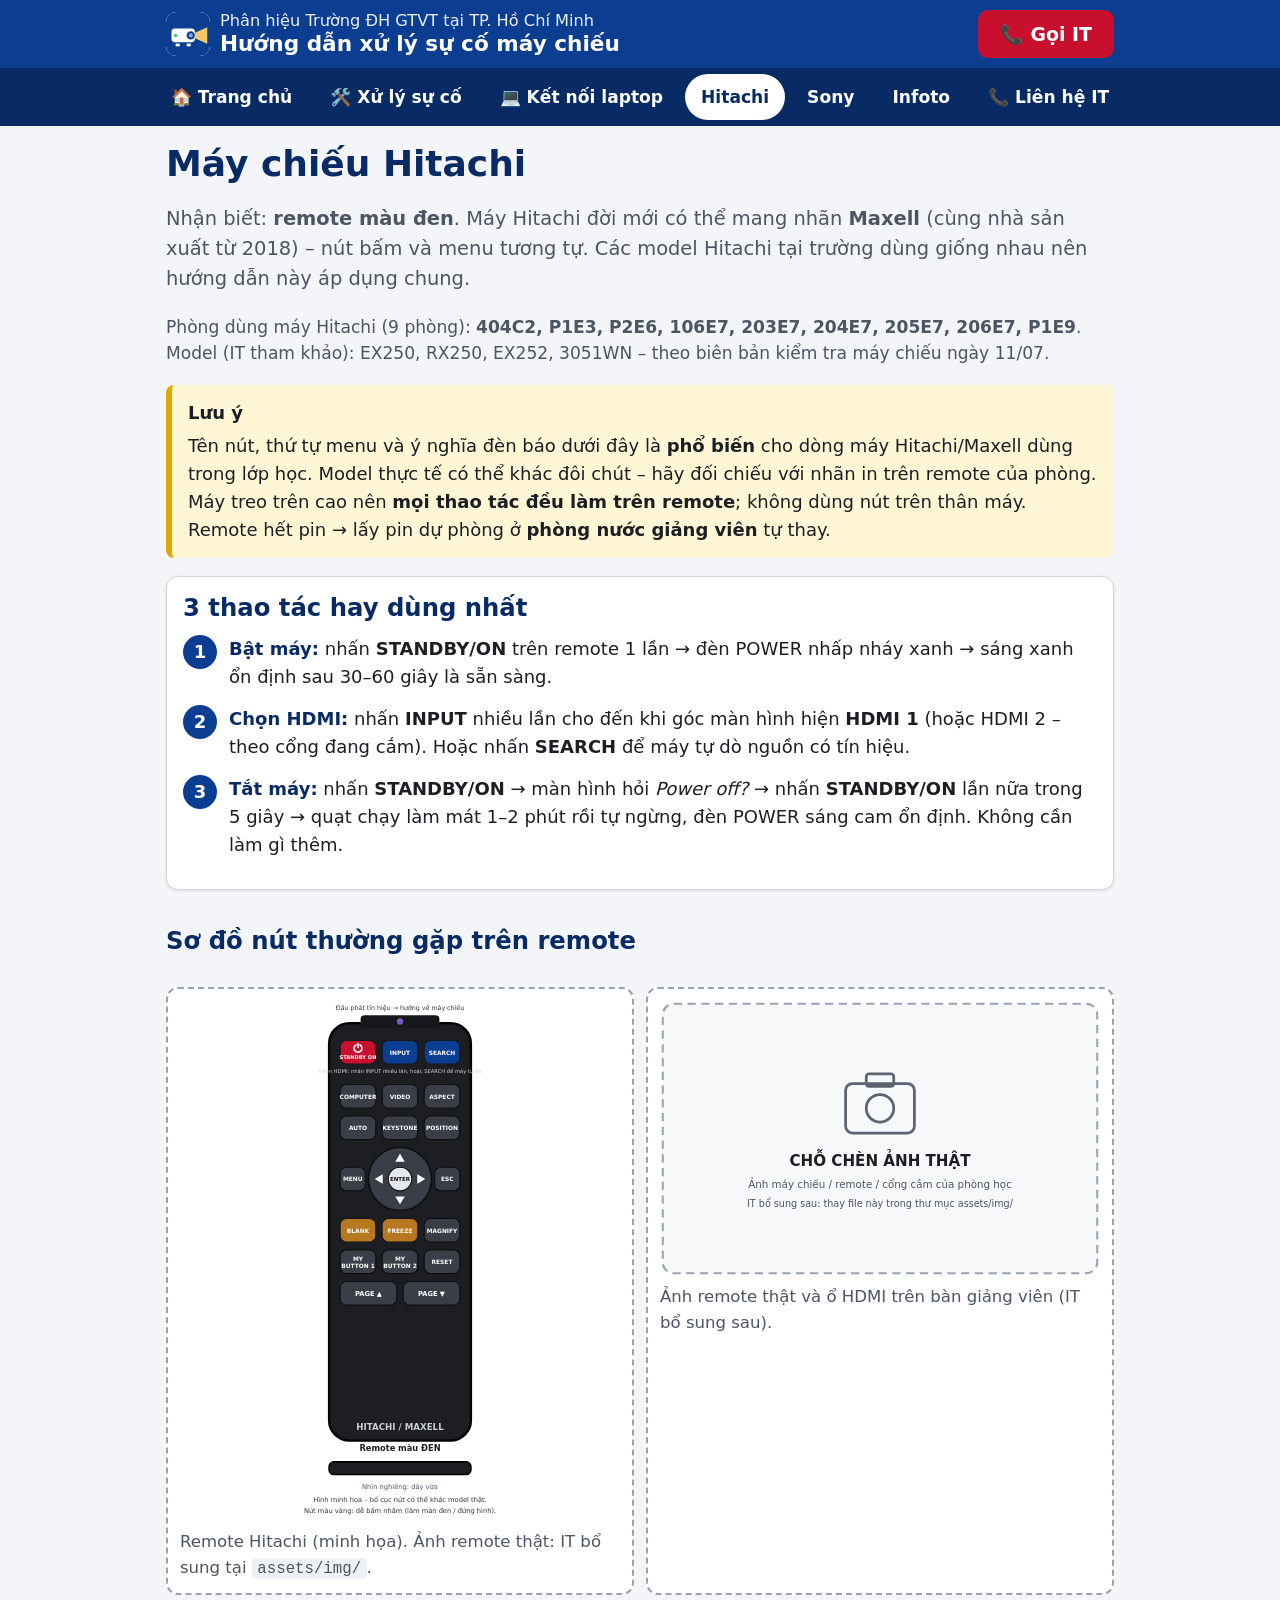
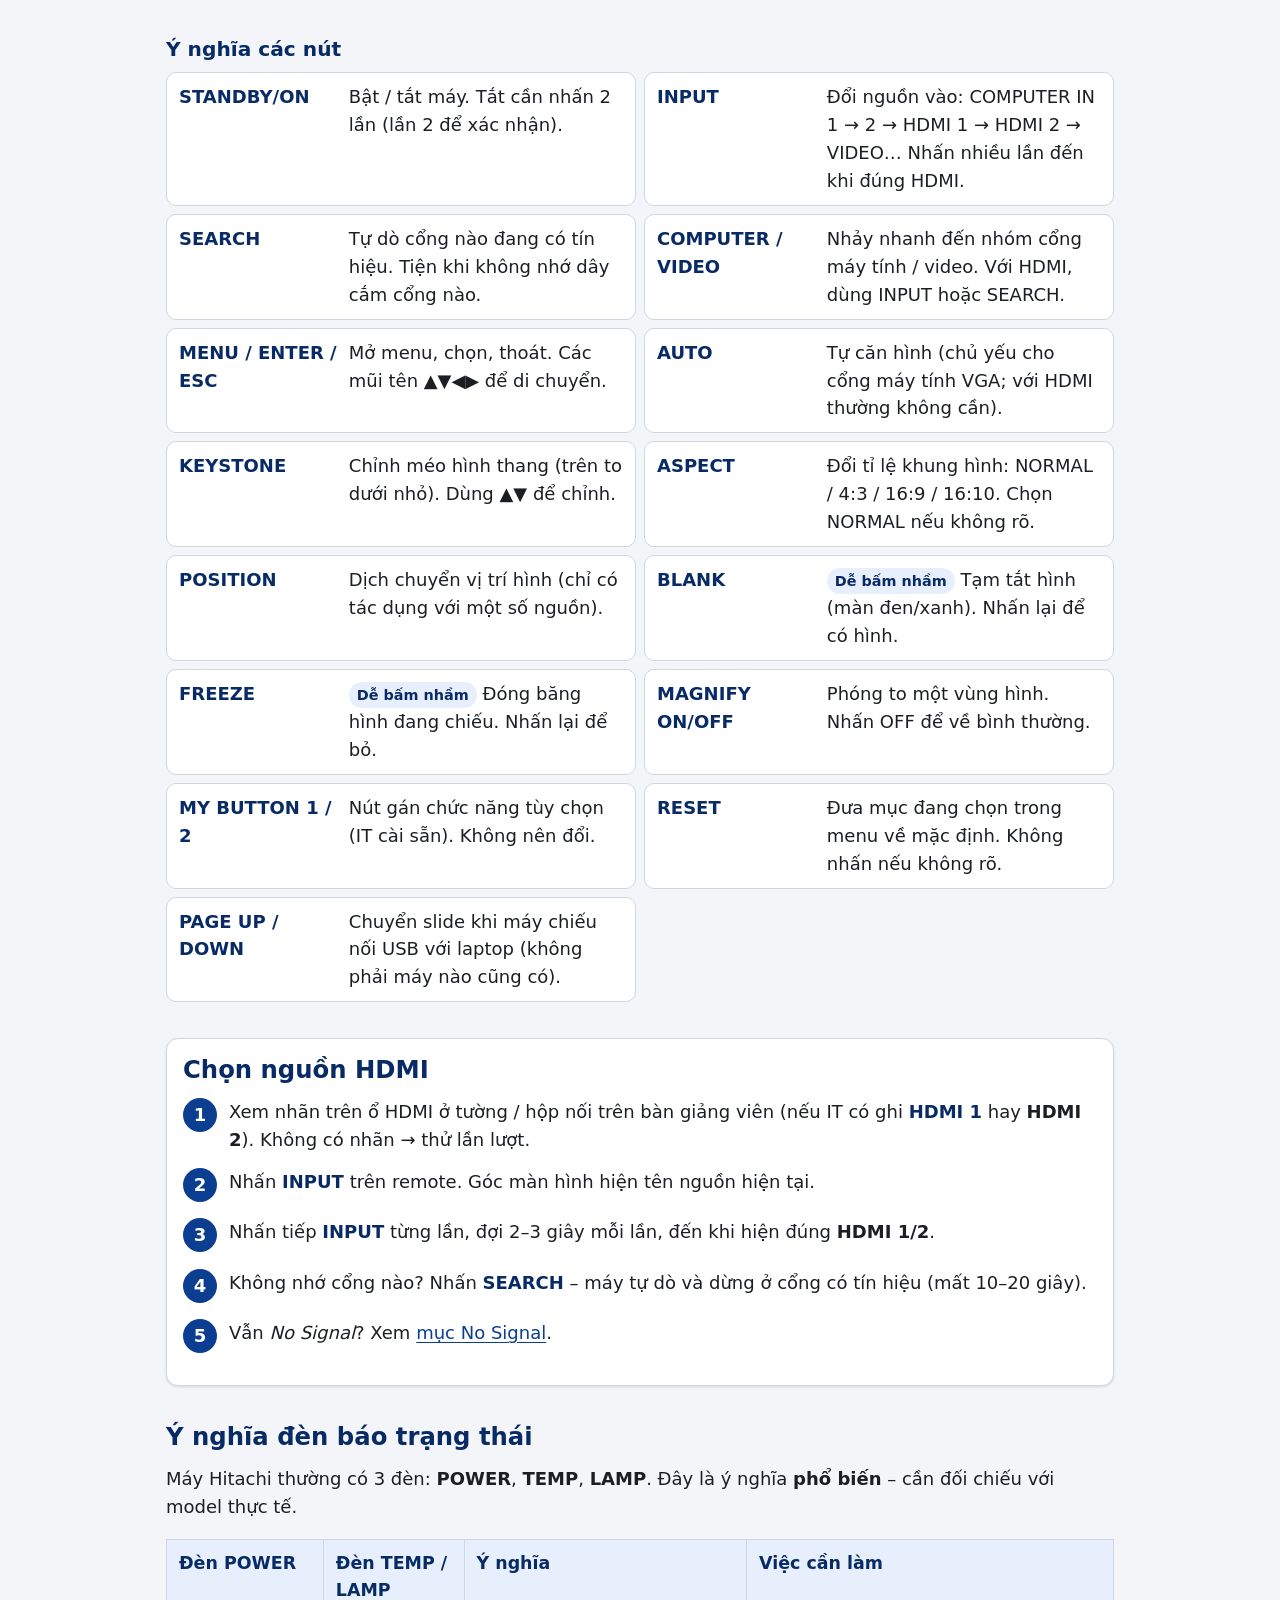
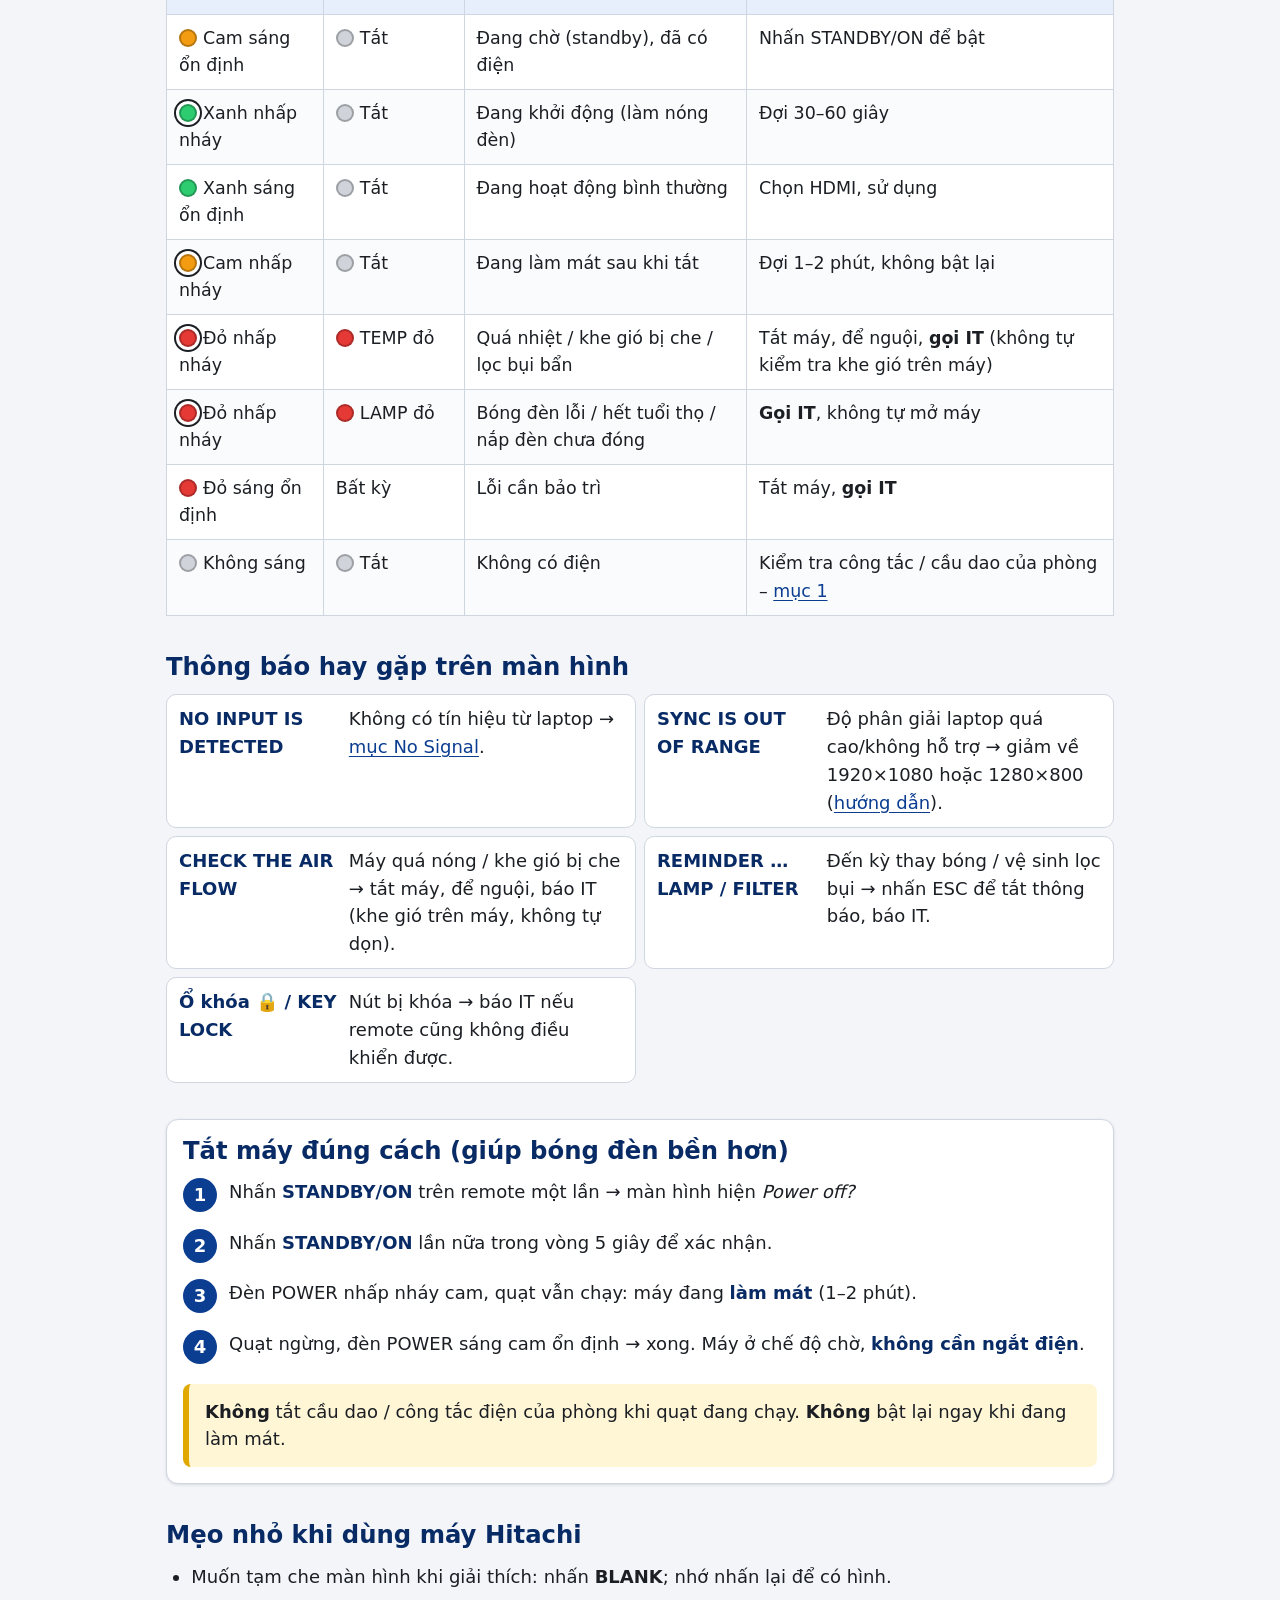
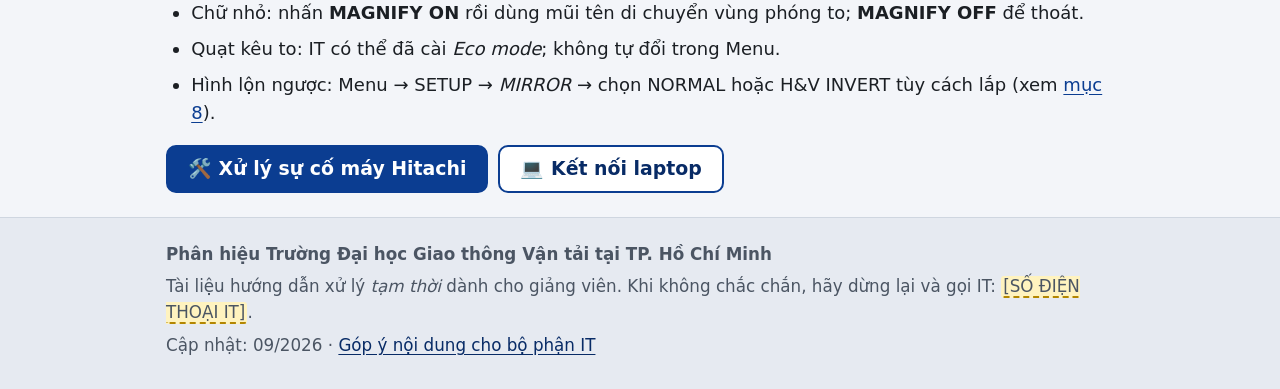
==== commit a8e51cb1: "Trang chủ theo quy trình 4 bước, chọn hãng theo remote, tra phòng → hãng máy chiếu - Trang chủ: quy " ====
--- a/hitachi.html
+++ b/hitachi.html
@@ -39,7 +39,8 @@
 
   <main id="main" class="container">
     <h1 class="page-title">Máy chiếu Hitachi</h1>
-    <p class="lead">Model đang dùng tại trường: <strong data-config="model_hitachi">[MODEL]</strong>. Máy Hitachi đời mới có thể mang nhãn <strong>Maxell</strong> (cùng nhà sản xuất từ 2018) – nút bấm và menu tương tự.</p>
+    <p class="lead">Nhận biết: <strong>remote màu đen</strong>. Máy Hitachi đời mới có thể mang nhãn <strong>Maxell</strong> (cùng nhà sản xuất từ 2018) – nút bấm và menu tương tự. Các model Hitachi tại trường dùng giống nhau nên hướng dẫn này áp dụng chung.</p>
+    <p class="hang-other">Phòng dùng máy Hitachi (<span data-phong-count="hitachi">9</span> phòng): <strong data-phong-list="hitachi">404C2, P1E3, P2E6, 106E7, 203E7, 204E7, 205E7, 206E7, P1E9</strong>. Model (IT tham khảo): <span data-config="model_hitachi">EX250, RX250, EX252, 3051WN</span> – theo <span data-config="nguon_phong">biên bản kiểm tra máy chiếu ngày 11/07</span>.</p>
 
     <div class="note note--warn">
       <strong class="note__title">Lưu ý</strong>
@@ -59,12 +60,12 @@
       <h2 id="nut-title">Sơ đồ nút thường gặp trên remote</h2>
       <div class="figure-row">
         <figure class="figure">
-          <img src="assets/img/remote-hitachi.svg" alt="Sơ đồ remote Hitachi minh họa: STANDBY/ON, INPUT, SEARCH, COMPUTER, VIDEO, ASPECT, AUTO, KEYSTONE, POSITION, MENU, ENTER, ESC, BLANK, FREEZE, MAGNIFY, MY BUTTON, RESET, PAGE" width="240" height="610">
-          <figcaption>Remote Hitachi (minh họa). Ảnh remote thật của model <span data-config="model_hitachi">[MODEL]</span>: IT bổ sung tại <code>assets/img/</code>.</figcaption>
+          <img src="assets/img/remote-hitachi.svg" alt="Sơ đồ remote Hitachi minh họa: STANDBY/ON, INPUT, SEARCH, COMPUTER, VIDEO, ASPECT, AUTO, KEYSTONE, POSITION, MENU, ENTER, ESC, BLANK, FREEZE, MAGNIFY, MY BUTTON, RESET, PAGE" width="240" height="660">
+          <figcaption>Remote Hitachi (minh họa). Ảnh remote thật: IT bổ sung tại <code>assets/img/</code>.</figcaption>
         </figure>
         <figure class="figure">
           <img src="assets/img/placeholder-photo.svg" alt="Chỗ chèn ảnh thật remote và ổ cắm HDMI của phòng học dùng máy Hitachi" width="640" height="400">
-          <figcaption>Ảnh remote thật và ổ HDMI trên bàn giảng viên – <span data-config="model_hitachi">[MODEL]</span> (IT bổ sung sau).</figcaption>
+          <figcaption>Ảnh remote thật và ổ HDMI trên bàn giảng viên (IT bổ sung sau).</figcaption>
         </figure>
       </div>
 
@@ -151,10 +152,10 @@
         <li>Muốn tạm che màn hình khi giải thích: nhấn <strong>BLANK</strong>; nhớ nhấn lại để có hình.</li>
         <li>Chữ nhỏ: nhấn <strong>MAGNIFY ON</strong> rồi dùng mũi tên di chuyển vùng phóng to; <strong>MAGNIFY OFF</strong> để thoát.</li>
         <li>Quạt kêu to: IT có thể đã cài <em>Eco mode</em>; không tự đổi trong Menu.</li>
-        <li>Hình lộn ngược: Menu → SETUP → <em>MIRROR</em> → chọn NORMAL hoặc H&amp;V INVERT tùy cách lắp (xem <a href="su-co.html#hinh-lat-nguoc">mục 7</a>).</li>
+        <li>Hình lộn ngược: Menu → SETUP → <em>MIRROR</em> → chọn NORMAL hoặc H&amp;V INVERT tùy cách lắp (xem <a href="su-co.html#hinh-lat-nguoc">mục 8</a>).</li>
       </ul>
       <div class="btn-row">
-        <a class="btn btn--primary" href="su-co.html">🛠️ Xử lý sự cố theo triệu chứng</a>
+        <a class="btn btn--primary" href="su-co.html?may=hitachi">🛠️ Xử lý sự cố máy Hitachi</a>
         <a class="btn btn--secondary" href="ket-noi-laptop.html">💻 Kết nối laptop</a>
       </div>
     </section>
--- a/assets/css/style.css
+++ b/assets/css/style.css
@@ -259,8 +259,10 @@
 
 .site-nav ul {
   list-style: none;
-  margin: 0;
+  margin: 0 auto;
   padding: 6px 16px;
+  width: max-content; /* rộng vừa nội dung để căn giữa trên màn hình rộng */
+  max-width: 100%; /* dài hơn màn hình (điện thoại) thì cuộn ngang */
   display: flex;
   gap: 6px;
   overflow-x: auto;
@@ -451,6 +453,10 @@
   padding: 16px;
   margin: 16px 0 24px;
   box-shadow: var(--shadow);
+}
+
+.section.call-box {
+  margin-top: 2rem;
 }
 
 .call-box__title {
@@ -504,27 +510,188 @@
   font-size: 1.1rem;
 }
 
-/* ---------- Tìm nhanh ---------- */
-.search {
-  display: none; /* chỉ hiện khi có JavaScript */
-  margin: 0 0 16px;
-}
-
-.js .search {
+/* ---------- Quy trình 4 bước (trang chủ) ---------- */
+.flow {
+  list-style: none;
+  margin: 0;
+  padding: 0;
+  display: grid;
+  gap: 28px;
+}
+
+.flow__step {
+  position: relative;
+  display: grid;
+  grid-template-columns: 48px 1fr;
+  gap: 14px;
+  align-items: start;
+  padding: 14px 16px;
+  background: var(--c-surface);
+  border: 2px solid var(--c-border);
+  border-radius: var(--radius);
+  box-shadow: var(--shadow);
+}
+
+.flow__step:not(:last-child)::after {
+  content: "↓";
+  position: absolute;
+  left: 50%;
+  bottom: -28px;
+  transform: translateX(-50%);
+  height: 28px;
+  line-height: 28px;
+  font-size: 1.4rem;
+  font-weight: 800;
+  color: var(--c-primary);
+}
+
+.flow__num {
+  width: 44px;
+  height: 44px;
+  border-radius: 50%;
+  background: var(--c-primary);
+  color: #fff;
+  font-weight: 800;
+  font-size: 1.3rem;
+  display: grid;
+  place-items: center;
+}
+
+.flow__body {
+  display: grid;
+  gap: 4px;
+}
+
+.flow__icon {
+  font-size: 1.9rem;
+  line-height: 1;
+}
+
+.flow__title {
+  font-size: 1.15rem;
+  color: var(--c-primary-dark);
+}
+
+.flow__desc {
+  color: var(--c-muted);
+  font-size: 0.98rem;
+}
+
+.flow__step--alert {
+  border-color: var(--c-accent);
+  background: #fff5f7;
+}
+
+.flow__step--alert .flow__num {
+  background: var(--c-accent);
+}
+
+.flow__step--alert .flow__title {
+  color: var(--c-accent-dark);
+}
+
+/* ---------- Chọn hãng máy chiếu theo remote ---------- */
+.hang {
+  margin: 0 0 20px;
+}
+
+.hang-hint {
+  margin-top: -4px;
+}
+
+.hang-list {
+  list-style: none;
+  margin: 0 0 12px;
+  padding: 0;
+  display: grid;
+  gap: 12px;
+}
+
+.hang-list li {
+  margin: 0;
+}
+
+.hang-card {
+  display: grid;
+  grid-template-columns: 78px 1fr;
+  gap: 14px;
+  align-items: center;
+  min-height: var(--tap);
+  padding: 12px 14px;
+  background: var(--c-surface);
+  border: 2px solid var(--c-border);
+  border-radius: var(--radius);
+  box-shadow: var(--shadow);
+  color: var(--c-text);
+  text-decoration: none;
+}
+
+.hang-card:hover,
+.hang-card:focus-visible {
+  border-color: var(--c-primary);
+  color: var(--c-text);
+}
+
+.hang-card__img {
+  width: 78px;
+  height: auto;
   display: block;
 }
 
-.search__label {
-  display: block;
-  font-weight: 700;
-  margin-bottom: 6px;
-}
-
-.search__input {
-  width: 100%;
+.hang-card__body {
+  display: grid;
+  gap: 3px;
+}
+
+.hang-card__name {
+  font-size: 1.4rem;
+  font-weight: 800;
+  color: var(--c-primary-dark);
+  line-height: 1.15;
+}
+
+.hang-card__cue {
+  font-size: 1rem;
+}
+
+.hang-card__rooms {
+  font-size: 0.88rem;
+  line-height: 1.4;
+  color: var(--c-muted);
+}
+
+.hang-card--khac .hang-card__img {
+  width: 60px;
+}
+
+.hang-card__cta {
+  margin-top: 4px;
+  color: var(--c-primary);
+  font-weight: 700;
+  text-decoration: underline;
+}
+
+.hang-other {
+  color: var(--c-muted);
+  font-size: 0.95rem;
+}
+
+/* Ô gõ số phòng (trang chủ) */
+.phong__form {
+  display: flex;
+  gap: 10px;
+  margin: 0 0 10px;
+}
+
+.phong__input {
+  flex: 1 1 auto;
+  min-width: 0;
   min-height: 56px;
   font: inherit;
-  font-size: 1.1rem;
+  font-size: 1.25rem;
+  font-weight: 700;
+  letter-spacing: 0.03em;
+  text-transform: uppercase;
   padding: 10px 14px;
   border: 2px solid var(--c-primary);
   border-radius: 10px;
@@ -532,15 +699,170 @@
   color: var(--c-text);
 }
 
-.search__status {
-  margin: 8px 0 0;
+.phong__form .btn {
+  flex: 0 0 auto;
+  min-height: 56px;
+  padding-left: 22px;
+  padding-right: 22px;
+  width: auto;
+}
+
+.phong__kq {
+  display: flex;
+  flex-wrap: wrap;
+  align-items: center;
+  gap: 10px 14px;
+  margin: 0 0 8px;
+  padding: 12px 14px;
+  background: var(--c-ok-bg);
+  border: 2px solid var(--c-ok-border);
+  border-radius: var(--radius);
+  font-size: 1.1rem;
+}
+
+.phong__kq[hidden] {
+  display: none;
+}
+
+.phong__kq .btn {
+  width: auto;
+}
+
+.phong__kq--loi {
+  background: var(--c-warn-bg);
+  border-color: var(--c-warn-border);
+  color: var(--c-warn-text);
+  font-size: 1rem;
+}
+
+/* Miếng màu mô phỏng remote nhìn nghiêng: đen / trắng mỏng / trắng dày */
+.swatch {
+  display: inline-block;
+  width: 36px;
+  height: 14px;
+  margin-right: 8px;
+  border: 2px solid #3b4249;
+  border-radius: 4px;
+  background: #f5f6f8;
+  vertical-align: middle;
+}
+
+.swatch--black {
+  background: #1c1e22;
+  border-color: #000;
+}
+
+.swatch--thin {
+  height: 7px;
+  border-radius: 3px;
+}
+
+.swatch--thick {
+  height: 20px;
+  border-radius: 7px;
+}
+
+/* Chip chọn hãng trên trang sự cố (chỉ có tác dụng khi có JavaScript) */
+.chips {
+  display: none;
+  flex-wrap: wrap;
+  align-items: center;
+  gap: 8px;
+  margin: 0 0 12px;
+}
+
+.js .chips {
+  display: flex;
+}
+
+.chips__label {
+  font-weight: 700;
+  margin-right: 4px;
+}
+
+.chip {
+  display: inline-flex;
+  align-items: center;
+  min-height: 44px;
+  padding: 6px 14px;
+  border: 2px solid var(--c-border);
+  border-radius: 999px;
+  background: var(--c-surface);
+  color: var(--c-text);
+  font-weight: 700;
+  text-decoration: none;
+}
+
+.chip:hover {
+  border-color: var(--c-primary);
+  color: var(--c-text);
+}
+
+.chip.is-active {
+  border-color: var(--c-primary);
+  background: var(--c-primary-light);
+  color: var(--c-primary-dark);
+}
+
+.hang-banner {
+  display: grid;
+  grid-template-columns: 64px 1fr;
+  gap: 14px;
+  align-items: center;
+  margin: 0 0 8px;
+  padding: 12px 14px;
+  background: var(--c-info-bg);
+  border: 2px solid var(--c-info-border);
+  border-radius: var(--radius);
+}
+
+.hang-banner[hidden] {
+  display: none;
+}
+
+.hang-banner img {
+  width: 64px;
+  height: auto;
+}
+
+.hang-banner p {
+  margin: 0 0 4px;
+}
+
+.hang-banner p:last-child {
+  margin-bottom: 0;
+}
+
+.hang-banner--trong {
+  display: block;
   color: var(--c-muted);
   font-size: 0.95rem;
-  min-height: 1.4em;
-}
-
-.search__empty {
-  margin-top: 8px;
+  background: none;
+  border-style: dashed;
+  border-color: var(--c-border);
+}
+
+/* Tiêu đề giai đoạn trong danh sách sự cố */
+.stage {
+  display: flex;
+  align-items: center;
+  gap: 10px;
+  margin: 32px 0 12px;
+  padding-bottom: 6px;
+  border-bottom: 3px solid var(--c-primary-light);
+  color: var(--c-primary-dark);
+  font-size: 1.25rem;
+}
+
+.stage--sm {
+  margin: 18px 0 10px;
+  font-size: 1.05rem;
+  border-bottom-width: 2px;
+}
+
+.stage__icon {
+  font-size: 1.3em;
+  line-height: 1;
 }
 
 /* ---------- Lưới thẻ ---------- */
@@ -614,44 +936,6 @@
   font-size: 1.15rem;
 }
 
-/* ---------- Checklist ---------- */
-.checklist {
-  list-style: none;
-  padding: 0;
-  margin: 0;
-}
-
-.checklist li {
-  margin: 0;
-  border-bottom: 1px solid var(--c-border);
-}
-
-.checklist li:last-child {
-  border-bottom: 0;
-}
-
-.checklist label {
-  display: flex;
-  align-items: flex-start;
-  gap: 12px;
-  padding: 12px 4px;
-  min-height: var(--tap);
-  cursor: pointer;
-}
-
-.checklist input {
-  width: 26px;
-  height: 26px;
-  flex: 0 0 auto;
-  margin: 2px 0 0;
-  accent-color: var(--c-primary);
-}
-
-.checklist input:checked + span {
-  text-decoration: line-through;
-  color: var(--c-muted);
-}
-
 /* ---------- Accordion ---------- */
 .toolbar {
   display: none;
@@ -1038,6 +1322,16 @@
   resize: vertical;
 }
 
+.field__hint {
+  margin: 6px 0 0;
+  font-size: 0.95rem;
+  color: var(--c-primary-dark);
+}
+
+.field__hint[hidden] {
+  display: none;
+}
+
 .field fieldset {
   border: 2px solid var(--c-border);
   border-radius: 10px;
@@ -1130,6 +1424,44 @@
     width: auto;
     min-width: 320px;
   }
+
+  .hang-list {
+    grid-template-columns: repeat(3, 1fr);
+  }
+
+  .hang-card {
+    grid-template-columns: 1fr;
+    justify-items: center;
+    text-align: center;
+    padding: 18px 14px 16px;
+  }
+
+  .hang-card__img {
+    width: 84px;
+  }
+
+  .hang-card__body {
+    justify-items: center;
+  }
+
+  .hang-list__wide {
+    grid-column: 1 / -1;
+  }
+
+  .hang-card--khac {
+    grid-template-columns: 60px 1fr;
+    justify-items: start;
+    text-align: left;
+    padding: 12px 16px;
+  }
+
+  .hang-card--khac .hang-card__img {
+    width: 60px;
+  }
+
+  .hang-card--khac .hang-card__body {
+    justify-items: start;
+  }
 }
 
 @media (min-width: 900px) {
@@ -1155,6 +1487,36 @@
 
   .cards--3 {
     grid-template-columns: repeat(3, 1fr);
+  }
+
+  .flow {
+    grid-template-columns: repeat(4, 1fr);
+    gap: 36px;
+  }
+
+  .flow__step {
+    grid-template-columns: 1fr;
+    align-content: start;
+    justify-items: center;
+    text-align: center;
+    padding-top: 18px;
+  }
+
+  .flow__step:not(:last-child)::after {
+    content: "→";
+    left: auto;
+    right: -33px;
+    top: 50%;
+    bottom: auto;
+    transform: translateY(-50%);
+    height: auto;
+    line-height: 1;
+    width: 30px;
+    text-align: center;
+  }
+
+  .flow__body {
+    justify-items: center;
   }
 }
 
@@ -1177,7 +1539,10 @@
   .site-nav,
   .call-bar,
   .skip-link,
-  .search,
+  .chips,
+  .hang-banner--trong,
+  .phong__form,
+  .phong__kq,
   .toolbar,
   .btn,
   .btn-row,
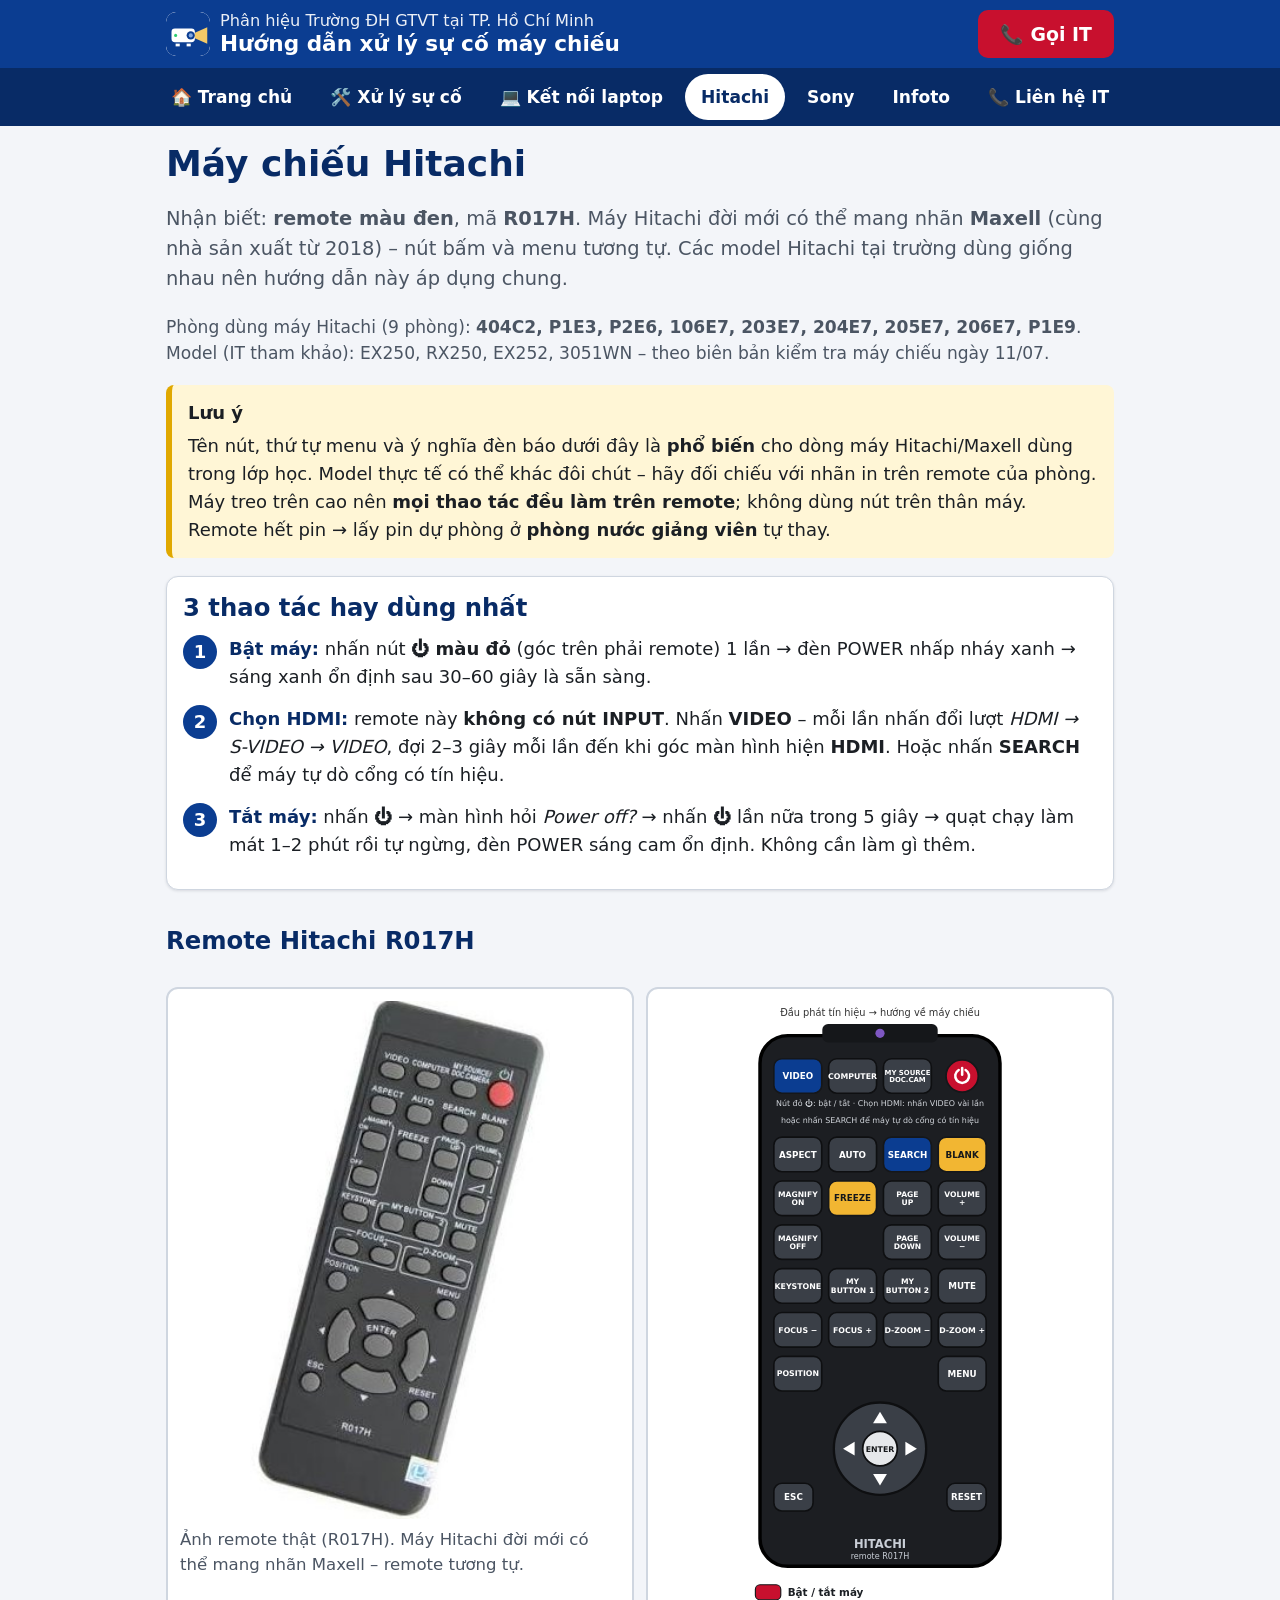
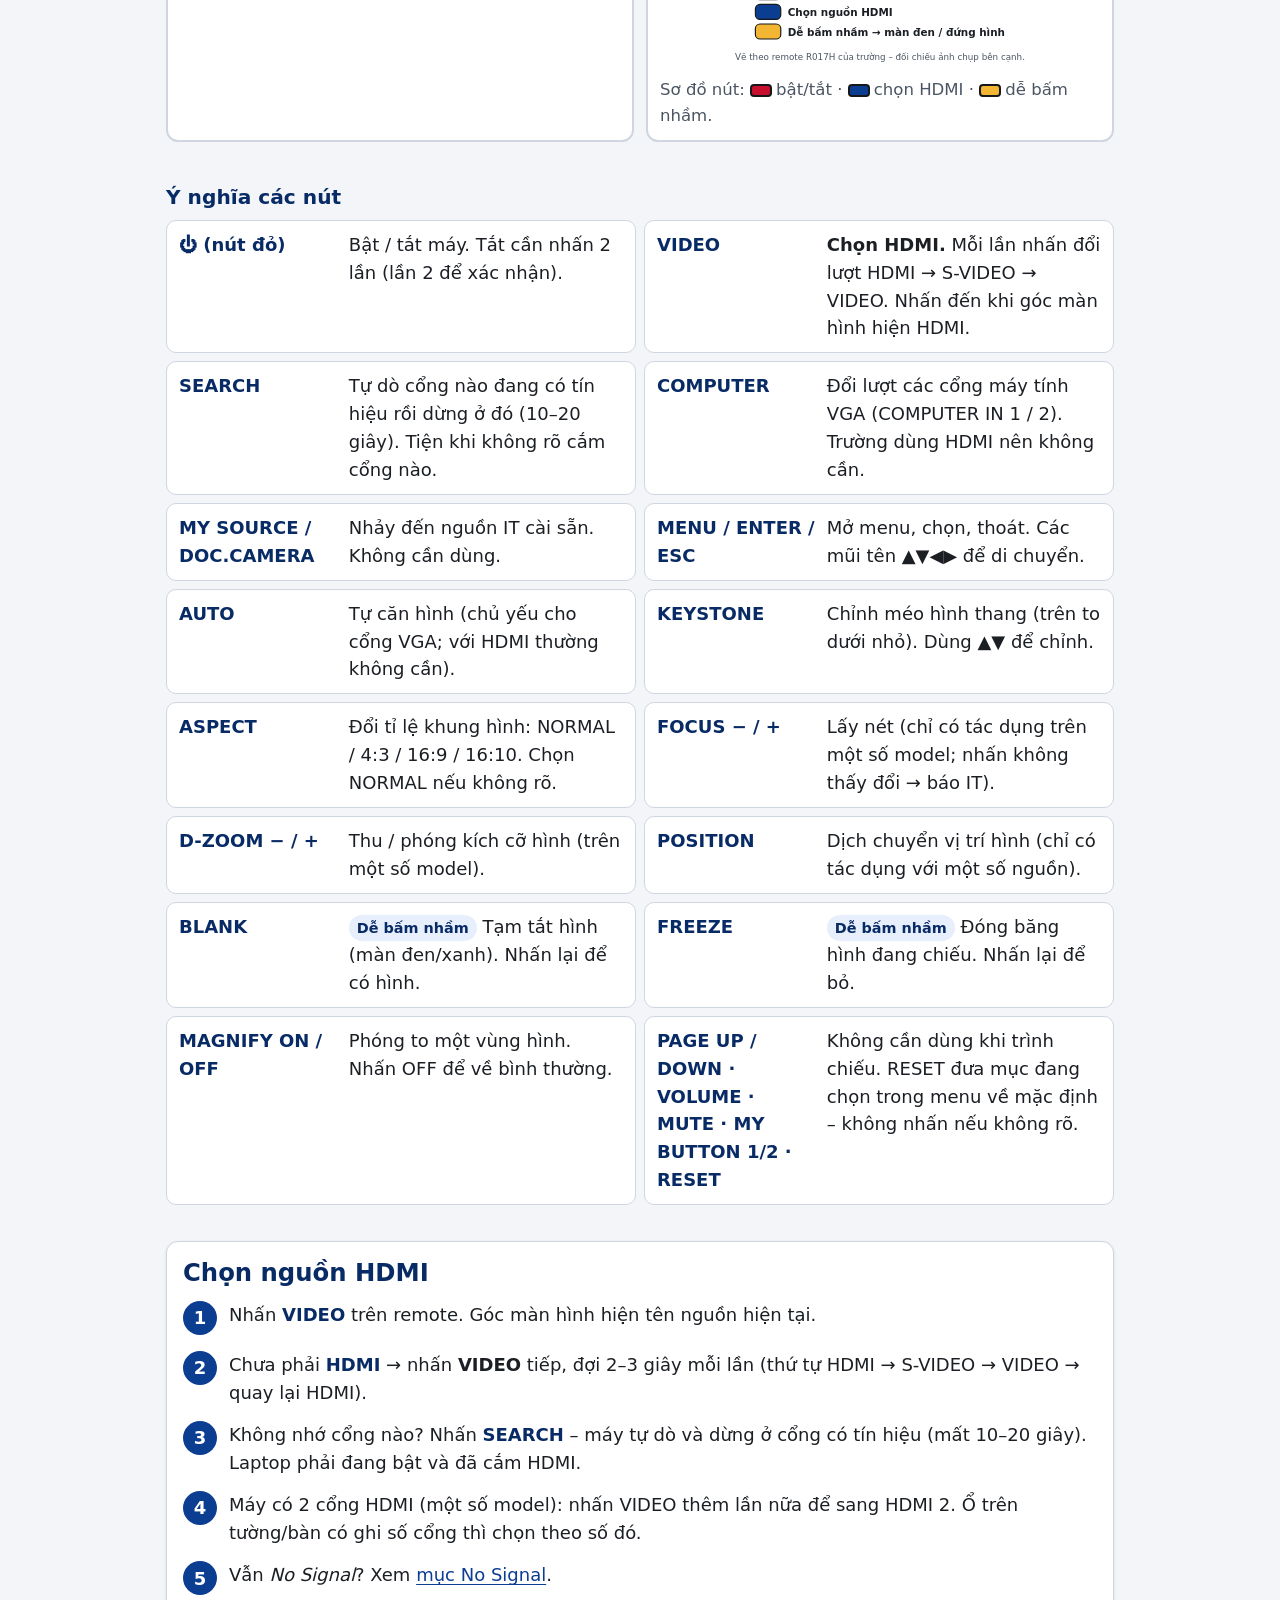
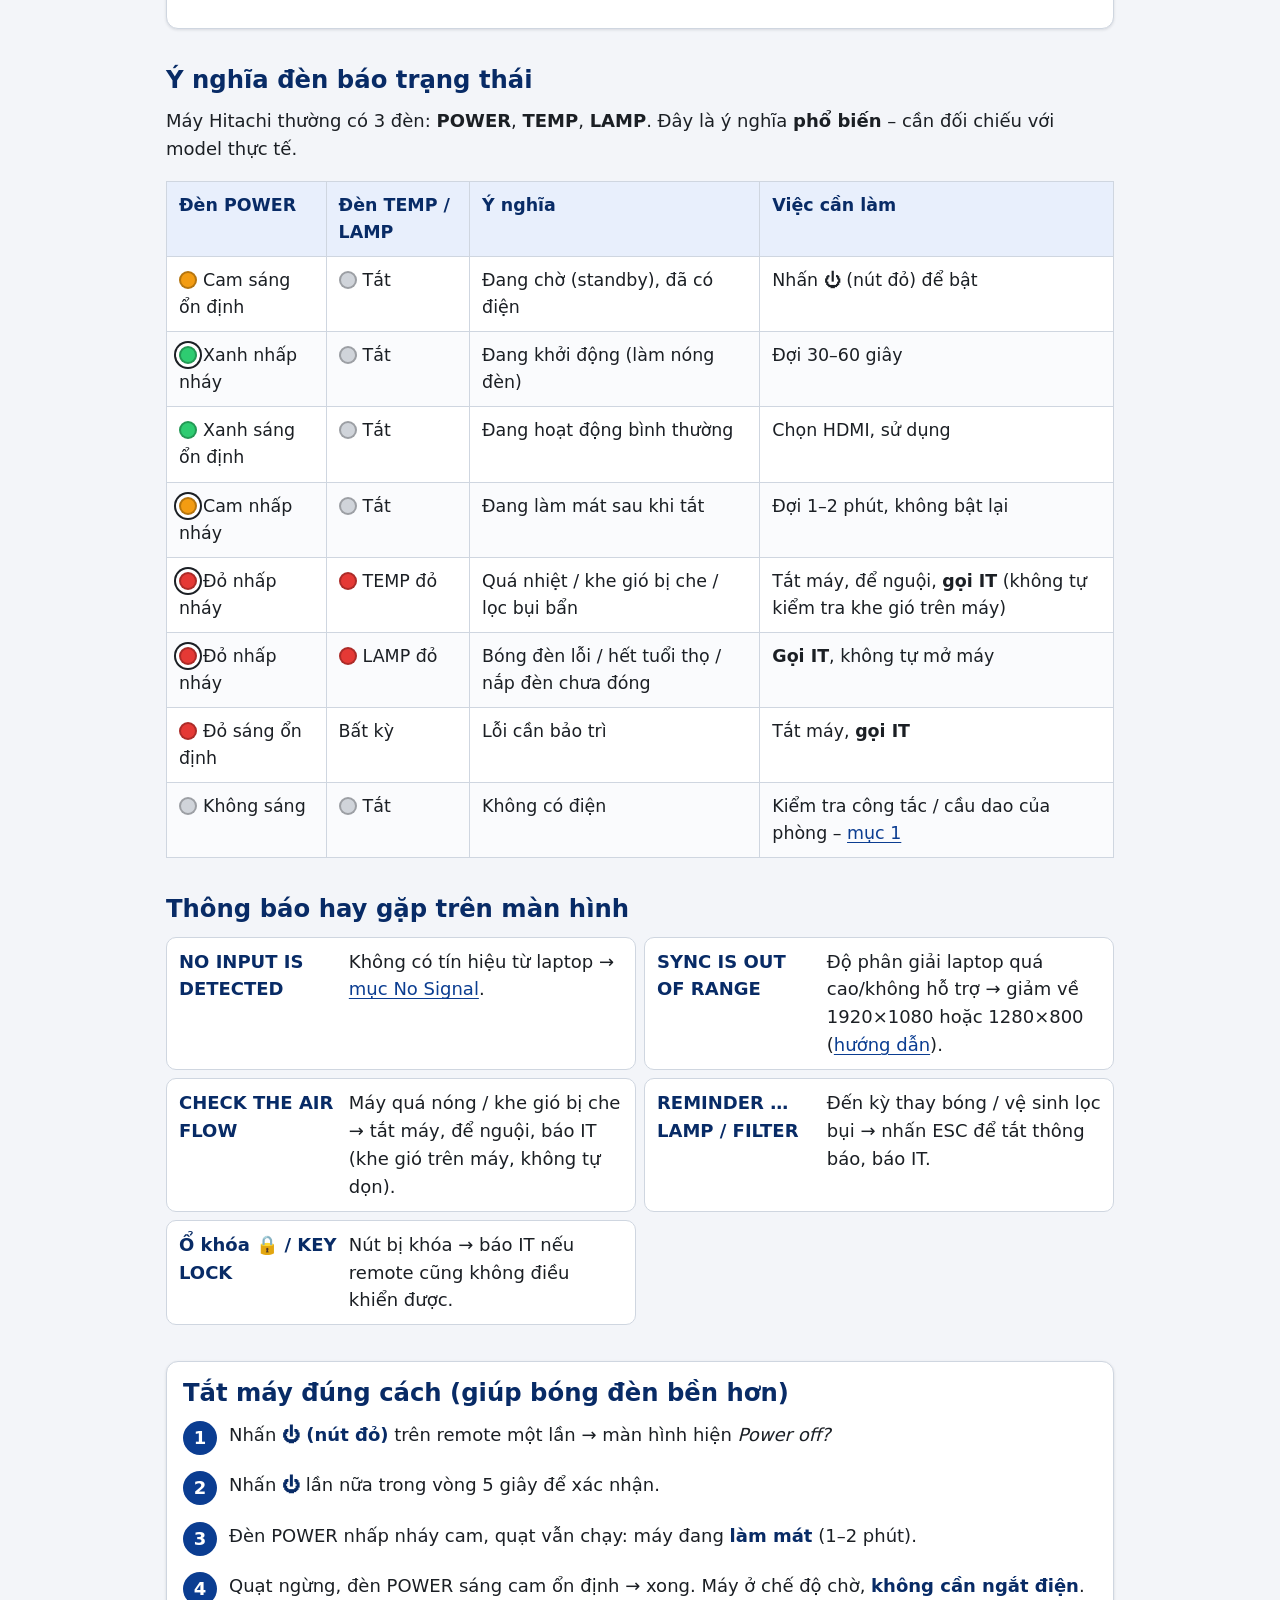
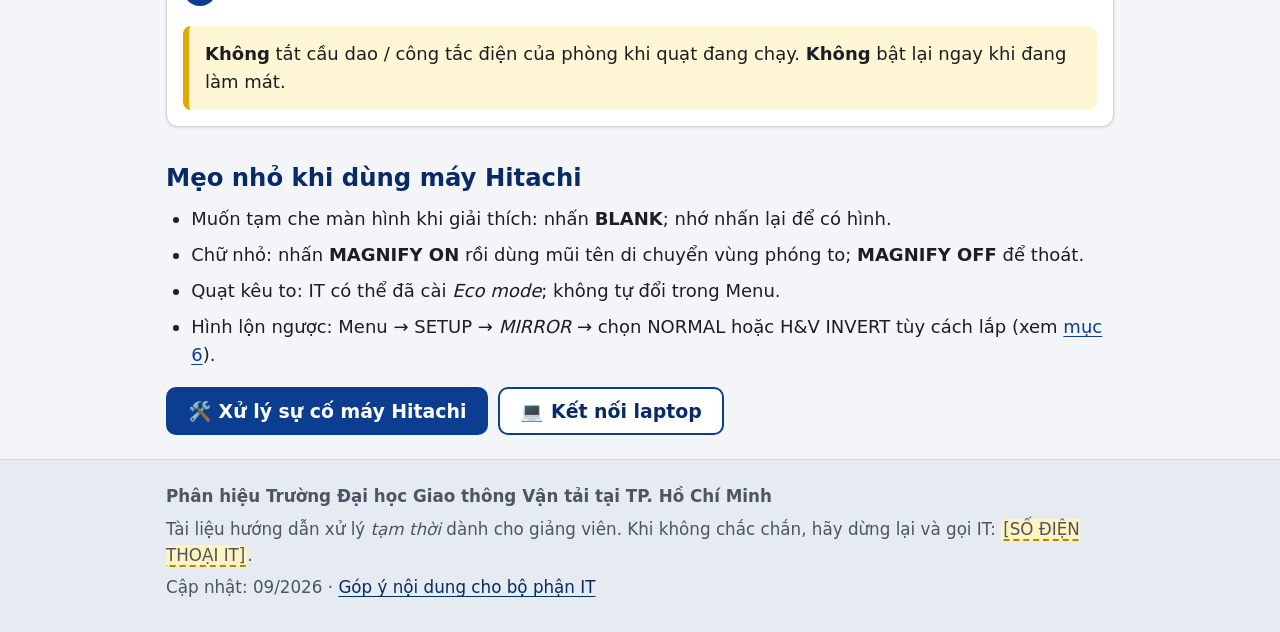
==== commit 5b87b126: "Sắp xếp lại danh sách sự cố và thêm ảnh remote thật của 3 hãng Danh sách sự cố (su-co.html): - Gộp c" ====
--- a/hitachi.html
+++ b/hitachi.html
@@ -39,7 +39,7 @@
 
   <main id="main" class="container">
     <h1 class="page-title">Máy chiếu Hitachi</h1>
-    <p class="lead">Nhận biết: <strong>remote màu đen</strong>. Máy Hitachi đời mới có thể mang nhãn <strong>Maxell</strong> (cùng nhà sản xuất từ 2018) – nút bấm và menu tương tự. Các model Hitachi tại trường dùng giống nhau nên hướng dẫn này áp dụng chung.</p>
+    <p class="lead">Nhận biết: <strong>remote màu đen</strong>, mã <strong>R017H</strong>. Máy Hitachi đời mới có thể mang nhãn <strong>Maxell</strong> (cùng nhà sản xuất từ 2018) – nút bấm và menu tương tự. Các model Hitachi tại trường dùng giống nhau nên hướng dẫn này áp dụng chung.</p>
     <p class="hang-other">Phòng dùng máy Hitachi (<span data-phong-count="hitachi">9</span> phòng): <strong data-phong-list="hitachi">404C2, P1E3, P2E6, 106E7, 203E7, 204E7, 205E7, 206E7, P1E9</strong>. Model (IT tham khảo): <span data-config="model_hitachi">EX250, RX250, EX252, 3051WN</span> – theo <span data-config="nguon_phong">biên bản kiểm tra máy chiếu ngày 11/07</span>.</p>
 
     <div class="note note--warn">
@@ -50,52 +50,53 @@
     <section class="box" aria-labelledby="nhanh-title">
       <h2 id="nhanh-title" style="margin-top:0">3 thao tác hay dùng nhất</h2>
       <ol class="steps">
-        <li><strong>Bật máy:</strong> nhấn <strong>STANDBY/ON</strong> trên remote 1 lần → đèn POWER nhấp nháy xanh → sáng xanh ổn định sau 30–60 giây là sẵn sàng.</li>
-        <li><strong>Chọn HDMI:</strong> nhấn <strong>INPUT</strong> nhiều lần cho đến khi góc màn hình hiện <strong>HDMI 1</strong> (hoặc HDMI 2 – theo cổng đang cắm). Hoặc nhấn <strong>SEARCH</strong> để máy tự dò nguồn có tín hiệu.</li>
-        <li><strong>Tắt máy:</strong> nhấn <strong>STANDBY/ON</strong> → màn hình hỏi <em>Power off?</em> → nhấn <strong>STANDBY/ON</strong> lần nữa trong 5 giây → quạt chạy làm mát 1–2 phút rồi tự ngừng, đèn POWER sáng cam ổn định. Không cần làm gì thêm.</li>
+        <li><strong>Bật máy:</strong> nhấn nút <strong>⏻ màu đỏ</strong> (góc trên phải remote) 1 lần → đèn POWER nhấp nháy xanh → sáng xanh ổn định sau 30–60 giây là sẵn sàng.</li>
+        <li><strong>Chọn HDMI:</strong> remote này <strong>không có nút INPUT</strong>. Nhấn <strong>VIDEO</strong> – mỗi lần nhấn đổi lượt <em>HDMI → S-VIDEO → VIDEO</em>, đợi 2–3 giây mỗi lần đến khi góc màn hình hiện <strong>HDMI</strong>. Hoặc nhấn <strong>SEARCH</strong> để máy tự dò cổng có tín hiệu.</li>
+        <li><strong>Tắt máy:</strong> nhấn <strong>⏻</strong> → màn hình hỏi <em>Power off?</em> → nhấn <strong>⏻</strong> lần nữa trong 5 giây → quạt chạy làm mát 1–2 phút rồi tự ngừng, đèn POWER sáng cam ổn định. Không cần làm gì thêm.</li>
       </ol>
     </section>
 
     <section class="section" aria-labelledby="nut-title" id="nut-bam">
-      <h2 id="nut-title">Sơ đồ nút thường gặp trên remote</h2>
+      <h2 id="nut-title">Remote Hitachi R017H</h2>
       <div class="figure-row">
-        <figure class="figure">
-          <img src="assets/img/remote-hitachi.svg" alt="Sơ đồ remote Hitachi minh họa: STANDBY/ON, INPUT, SEARCH, COMPUTER, VIDEO, ASPECT, AUTO, KEYSTONE, POSITION, MENU, ENTER, ESC, BLANK, FREEZE, MAGNIFY, MY BUTTON, RESET, PAGE" width="240" height="660">
-          <figcaption>Remote Hitachi (minh họa). Ảnh remote thật: IT bổ sung tại <code>assets/img/</code>.</figcaption>
+        <figure class="figure figure--remote">
+          <img src="assets/img/remote-hitachi.jpg" alt="Ảnh remote Hitachi R017H màu đen: hàng trên VIDEO, COMPUTER, MY SOURCE/DOC.CAMERA và nút nguồn đỏ; dưới là ASPECT, AUTO, SEARCH, BLANK, MAGNIFY, FREEZE, PAGE, VOLUME, KEYSTONE, MY BUTTON, MUTE, FOCUS, D-ZOOM, POSITION, MENU, vòng mũi tên ENTER, ESC, RESET" width="255" height="440">
+          <figcaption>Ảnh remote thật (R017H). Máy Hitachi đời mới có thể mang nhãn Maxell – remote tương tự.</figcaption>
         </figure>
-        <figure class="figure">
-          <img src="assets/img/placeholder-photo.svg" alt="Chỗ chèn ảnh thật remote và ổ cắm HDMI của phòng học dùng máy Hitachi" width="640" height="400">
-          <figcaption>Ảnh remote thật và ổ HDMI trên bàn giảng viên (IT bổ sung sau).</figcaption>
+        <figure class="figure figure--remote">
+          <img src="assets/img/remote-hitachi.svg" alt="Sơ đồ remote Hitachi R017H, tô màu: nút nguồn đỏ; VIDEO và SEARCH (chọn HDMI) màu xanh; BLANK và FREEZE (dễ bấm nhầm) màu vàng" width="260" height="579">
+          <figcaption>Sơ đồ nút: <span class="swatch swatch--red" aria-hidden="true"></span>bật/tắt · <span class="swatch swatch--blue" aria-hidden="true"></span>chọn HDMI · <span class="swatch swatch--yellow" aria-hidden="true"></span>dễ bấm nhầm.</figcaption>
         </figure>
       </div>
 
       <h3>Ý nghĩa các nút</h3>
       <ul class="keys">
-        <li><span class="key">STANDBY/ON</span><span>Bật / tắt máy. Tắt cần nhấn 2 lần (lần 2 để xác nhận).</span></li>
-        <li><span class="key">INPUT</span><span>Đổi nguồn vào: COMPUTER IN 1 → 2 → HDMI 1 → HDMI 2 → VIDEO… Nhấn nhiều lần đến khi đúng HDMI.</span></li>
-        <li><span class="key">SEARCH</span><span>Tự dò cổng nào đang có tín hiệu. Tiện khi không nhớ dây cắm cổng nào.</span></li>
-        <li><span class="key">COMPUTER / VIDEO</span><span>Nhảy nhanh đến nhóm cổng máy tính / video. Với HDMI, dùng INPUT hoặc SEARCH.</span></li>
+        <li><span class="key">⏻ (nút đỏ)</span><span>Bật / tắt máy. Tắt cần nhấn 2 lần (lần 2 để xác nhận).</span></li>
+        <li><span class="key">VIDEO</span><span><strong>Chọn HDMI.</strong> Mỗi lần nhấn đổi lượt HDMI → S-VIDEO → VIDEO. Nhấn đến khi góc màn hình hiện HDMI.</span></li>
+        <li><span class="key">SEARCH</span><span>Tự dò cổng nào đang có tín hiệu rồi dừng ở đó (10–20 giây). Tiện khi không rõ cắm cổng nào.</span></li>
+        <li><span class="key">COMPUTER</span><span>Đổi lượt các cổng máy tính VGA (COMPUTER IN 1 / 2). Trường dùng HDMI nên không cần.</span></li>
+        <li><span class="key">MY SOURCE / DOC.CAMERA</span><span>Nhảy đến nguồn IT cài sẵn. Không cần dùng.</span></li>
         <li><span class="key">MENU / ENTER / ESC</span><span>Mở menu, chọn, thoát. Các mũi tên ▲▼◀▶ để di chuyển.</span></li>
-        <li><span class="key">AUTO</span><span>Tự căn hình (chủ yếu cho cổng máy tính VGA; với HDMI thường không cần).</span></li>
+        <li><span class="key">AUTO</span><span>Tự căn hình (chủ yếu cho cổng VGA; với HDMI thường không cần).</span></li>
         <li><span class="key">KEYSTONE</span><span>Chỉnh méo hình thang (trên to dưới nhỏ). Dùng ▲▼ để chỉnh.</span></li>
         <li><span class="key">ASPECT</span><span>Đổi tỉ lệ khung hình: NORMAL / 4:3 / 16:9 / 16:10. Chọn NORMAL nếu không rõ.</span></li>
+        <li><span class="key">FOCUS − / +</span><span>Lấy nét (chỉ có tác dụng trên một số model; nhấn không thấy đổi → báo IT).</span></li>
+        <li><span class="key">D-ZOOM − / +</span><span>Thu / phóng kích cỡ hình (trên một số model).</span></li>
         <li><span class="key">POSITION</span><span>Dịch chuyển vị trí hình (chỉ có tác dụng với một số nguồn).</span></li>
         <li><span class="key">BLANK</span><span><span class="tag">Dễ bấm nhầm</span> Tạm tắt hình (màn đen/xanh). Nhấn lại để có hình.</span></li>
         <li><span class="key">FREEZE</span><span><span class="tag">Dễ bấm nhầm</span> Đóng băng hình đang chiếu. Nhấn lại để bỏ.</span></li>
-        <li><span class="key">MAGNIFY ON/OFF</span><span>Phóng to một vùng hình. Nhấn OFF để về bình thường.</span></li>
-        <li><span class="key">MY BUTTON 1 / 2</span><span>Nút gán chức năng tùy chọn (IT cài sẵn). Không nên đổi.</span></li>
-        <li><span class="key">RESET</span><span>Đưa mục đang chọn trong menu về mặc định. Không nhấn nếu không rõ.</span></li>
-        <li><span class="key">PAGE UP / DOWN</span><span>Chuyển slide khi máy chiếu nối USB với laptop (không phải máy nào cũng có).</span></li>
+        <li><span class="key">MAGNIFY ON / OFF</span><span>Phóng to một vùng hình. Nhấn OFF để về bình thường.</span></li>
+        <li><span class="key">PAGE UP / DOWN · VOLUME · MUTE · MY BUTTON 1/2 · RESET</span><span>Không cần dùng khi trình chiếu. RESET đưa mục đang chọn trong menu về mặc định – không nhấn nếu không rõ.</span></li>
       </ul>
     </section>
 
     <section class="section box" aria-labelledby="hdmi-title" id="chon-hdmi">
       <h2 id="hdmi-title" style="margin-top:0">Chọn nguồn HDMI</h2>
       <ol class="steps">
-        <li>Xem nhãn trên ổ HDMI ở tường / hộp nối trên bàn giảng viên (nếu IT có ghi <strong>HDMI 1</strong> hay <strong>HDMI 2</strong>). Không có nhãn → thử lần lượt.</li>
-        <li>Nhấn <strong>INPUT</strong> trên remote. Góc màn hình hiện tên nguồn hiện tại.</li>
-        <li>Nhấn tiếp <strong>INPUT</strong> từng lần, đợi 2–3 giây mỗi lần, đến khi hiện đúng <strong>HDMI 1/2</strong>.</li>
-        <li>Không nhớ cổng nào? Nhấn <strong>SEARCH</strong> – máy tự dò và dừng ở cổng có tín hiệu (mất 10–20 giây).</li>
+        <li>Nhấn <strong>VIDEO</strong> trên remote. Góc màn hình hiện tên nguồn hiện tại.</li>
+        <li>Chưa phải <strong>HDMI</strong> → nhấn <strong>VIDEO</strong> tiếp, đợi 2–3 giây mỗi lần (thứ tự HDMI → S-VIDEO → VIDEO → quay lại HDMI).</li>
+        <li>Không nhớ cổng nào? Nhấn <strong>SEARCH</strong> – máy tự dò và dừng ở cổng có tín hiệu (mất 10–20 giây). Laptop phải đang bật và đã cắm HDMI.</li>
+        <li>Máy có 2 cổng HDMI (một số model): nhấn VIDEO thêm lần nữa để sang HDMI 2. Ổ trên tường/bàn có ghi số cổng thì chọn theo số đó.</li>
         <li>Vẫn <em>No Signal</em>? Xem <a href="su-co.html#no-signal">mục No Signal</a>.</li>
       </ol>
     </section>
@@ -109,7 +110,7 @@
             <tr><th>Đèn POWER</th><th>Đèn TEMP / LAMP</th><th>Ý nghĩa</th><th>Việc cần làm</th></tr>
           </thead>
           <tbody>
-            <tr><td><span class="led led--orange"></span>Cam sáng ổn định</td><td><span class="led led--off"></span>Tắt</td><td>Đang chờ (standby), đã có điện</td><td>Nhấn STANDBY/ON để bật</td></tr>
+            <tr><td><span class="led led--orange"></span>Cam sáng ổn định</td><td><span class="led led--off"></span>Tắt</td><td>Đang chờ (standby), đã có điện</td><td>Nhấn ⏻ (nút đỏ) để bật</td></tr>
             <tr><td><span class="led led--green led--blink"></span>Xanh nhấp nháy</td><td><span class="led led--off"></span>Tắt</td><td>Đang khởi động (làm nóng đèn)</td><td>Đợi 30–60 giây</td></tr>
             <tr><td><span class="led led--green"></span>Xanh sáng ổn định</td><td><span class="led led--off"></span>Tắt</td><td>Đang hoạt động bình thường</td><td>Chọn HDMI, sử dụng</td></tr>
             <tr><td><span class="led led--orange led--blink"></span>Cam nhấp nháy</td><td><span class="led led--off"></span>Tắt</td><td>Đang làm mát sau khi tắt</td><td>Đợi 1–2 phút, không bật lại</td></tr>
@@ -136,8 +137,8 @@
     <section class="section box" aria-labelledby="tat-title" id="tat-may">
       <h2 id="tat-title" style="margin-top:0">Tắt máy đúng cách (giúp bóng đèn bền hơn)</h2>
       <ol class="steps">
-        <li>Nhấn <strong>STANDBY/ON</strong> trên remote một lần → màn hình hiện <em>Power off?</em></li>
-        <li>Nhấn <strong>STANDBY/ON</strong> lần nữa trong vòng 5 giây để xác nhận.</li>
+        <li>Nhấn <strong>⏻ (nút đỏ)</strong> trên remote một lần → màn hình hiện <em>Power off?</em></li>
+        <li>Nhấn <strong>⏻</strong> lần nữa trong vòng 5 giây để xác nhận.</li>
         <li>Đèn POWER nhấp nháy cam, quạt vẫn chạy: máy đang <strong>làm mát</strong> (1–2 phút).</li>
         <li>Quạt ngừng, đèn POWER sáng cam ổn định → xong. Máy ở chế độ chờ, <strong>không cần ngắt điện</strong>.</li>
       </ol>
@@ -152,7 +153,7 @@
         <li>Muốn tạm che màn hình khi giải thích: nhấn <strong>BLANK</strong>; nhớ nhấn lại để có hình.</li>
         <li>Chữ nhỏ: nhấn <strong>MAGNIFY ON</strong> rồi dùng mũi tên di chuyển vùng phóng to; <strong>MAGNIFY OFF</strong> để thoát.</li>
         <li>Quạt kêu to: IT có thể đã cài <em>Eco mode</em>; không tự đổi trong Menu.</li>
-        <li>Hình lộn ngược: Menu → SETUP → <em>MIRROR</em> → chọn NORMAL hoặc H&amp;V INVERT tùy cách lắp (xem <a href="su-co.html#hinh-lat-nguoc">mục 8</a>).</li>
+        <li>Hình lộn ngược: Menu → SETUP → <em>MIRROR</em> → chọn NORMAL hoặc H&amp;V INVERT tùy cách lắp (xem <a href="su-co.html#hinh-lat-nguoc">mục 6</a>).</li>
       </ul>
       <div class="btn-row">
         <a class="btn btn--primary" href="su-co.html?may=hitachi">🛠️ Xử lý sự cố máy Hitachi</a>
--- a/assets/css/style.css
+++ b/assets/css/style.css
@@ -762,6 +762,22 @@
   border-radius: 7px;
 }
 
+/* Miếng màu chú giải sơ đồ remote: đỏ bật/tắt · xanh lá bật/tắt (Sony) · xanh chọn HDMI · vàng dễ bấm nhầm */
+.swatch--red,
+.swatch--green,
+.swatch--blue,
+.swatch--yellow {
+  width: 22px;
+  height: 13px;
+  margin-right: 4px;
+  border-color: #15171a;
+}
+
+.swatch--red { background: #c8102e; }
+.swatch--green { background: #1f9d55; }
+.swatch--blue { background: #0b3d91; }
+.swatch--yellow { background: #f2b632; }
+
 /* Chip chọn hãng trên trang sự cố (chỉ có tác dụng khi có JavaScript) */
 .chips {
   display: none;
@@ -823,6 +839,8 @@
 .hang-banner img {
   width: 64px;
   height: auto;
+  border-radius: 6px;
+  mix-blend-mode: multiply; /* nền trắng của ảnh hoà vào nền xanh nhạt */
 }
 
 .hang-banner p {
@@ -831,6 +849,14 @@
 
 .hang-banner p:last-child {
   margin-bottom: 0;
+}
+
+.hang-banner__keys {
+  font-size: 0.95rem;
+}
+
+.hang-banner__phong {
+  color: var(--c-primary-dark);
 }
 
 .hang-banner--trong {
@@ -842,110 +868,79 @@
   border-color: var(--c-border);
 }
 
-/* Tiêu đề giai đoạn trong danh sách sự cố */
-.stage {
+/* ---------- Danh sách sự cố: đầu danh sách + khối theo thời điểm ---------- */
+.list-head {
+  display: flex;
+  flex-wrap: wrap;
+  align-items: center;
+  justify-content: space-between;
+  gap: 8px 16px;
+  margin: 24px 0 12px;
+  scroll-margin-top: 12px;
+}
+
+.list-head__title {
+  margin: 0;
+}
+
+.toolbar {
+  display: none;
+  flex-wrap: wrap;
+  gap: 8px;
+  margin: 0;
+}
+
+.js .toolbar {
+  display: flex;
+}
+
+/* Mỗi thời điểm trong lớp là một khối: thanh tiêu đề + các sự cố xếp thành hàng */
+.stage-block {
+  margin: 0 0 18px;
+  background: var(--c-surface);
+  border: 2px solid var(--c-border);
+  border-radius: var(--radius);
+  box-shadow: var(--shadow);
+  overflow: hidden;
+  scroll-margin-top: 12px;
+}
+
+.stage-block__head {
   display: flex;
   align-items: center;
   gap: 10px;
-  margin: 32px 0 12px;
-  padding-bottom: 6px;
-  border-bottom: 3px solid var(--c-primary-light);
-  color: var(--c-primary-dark);
-  font-size: 1.25rem;
-}
-
-.stage--sm {
-  margin: 18px 0 10px;
+  margin: 0;
+  min-height: 48px;
+  padding: 10px 14px;
+  background: var(--c-primary);
+  color: #fff;
   font-size: 1.05rem;
-  border-bottom-width: 2px;
-}
-
-.stage__icon {
+}
+
+.stage-block__icon {
   font-size: 1.3em;
   line-height: 1;
 }
 
-/* ---------- Lưới thẻ ---------- */
-.cards {
-  list-style: none;
-  padding: 0;
-  margin: 0 0 8px;
-  display: grid;
-  grid-template-columns: 1fr;
-  gap: 12px;
-}
-
-.cards li {
+.stage-block .acc {
   margin: 0;
-}
-
-.card__link {
-  display: grid;
-  grid-template-columns: 48px 1fr;
-  grid-template-rows: auto auto;
-  column-gap: 12px;
-  align-items: center;
-  min-height: 84px;
-  padding: 14px 16px;
-  background: var(--c-surface);
-  border: 2px solid var(--c-border);
-  border-radius: var(--radius);
-  color: var(--c-text);
-  text-decoration: none;
-  box-shadow: var(--shadow);
-  position: relative;
-}
-
-.card__link:hover {
-  border-color: var(--c-primary);
-  color: var(--c-text);
-}
-
-.card__link::after {
-  content: "›";
-  position: absolute;
-  right: 14px;
-  top: 50%;
-  transform: translateY(-55%);
-  font-size: 1.8rem;
-  color: var(--c-primary);
-  line-height: 1;
-}
-
-.card__icon {
-  grid-row: 1 / span 2;
-  font-size: 2rem;
-  line-height: 1;
-  text-align: center;
-}
-
-.card__title {
-  font-weight: 700;
-  font-size: 1.08rem;
-  color: var(--c-primary-dark);
-  padding-right: 20px;
-}
-
-.card__desc {
-  font-size: 0.93rem;
-  color: var(--c-muted);
-  padding-right: 20px;
-}
-
-.card--brand .card__title {
-  font-size: 1.15rem;
-}
-
-/* ---------- Accordion ---------- */
-.toolbar {
-  display: none;
-  flex-wrap: wrap;
-  gap: 10px;
-  margin: 12px 0 20px;
-}
-
-.js .toolbar {
-  display: flex;
+  border: 0;
+  border-top: 1px solid var(--c-border);
+  border-radius: 0;
+  box-shadow: none;
+}
+
+.stage-block .acc:first-of-type {
+  border-top: 0;
+}
+
+.stage-block .acc:target,
+.stage-block .acc.is-current {
+  box-shadow: inset 5px 0 0 var(--c-primary);
+}
+
+.stage-block .acc__btn {
+  border-radius: 0;
 }
 
 .toc {
@@ -1018,6 +1013,18 @@
   text-align: center;
 }
 
+.acc__text {
+  display: grid;
+  gap: 2px;
+}
+
+.acc__sub {
+  font-weight: 400;
+  font-size: 0.93rem;
+  line-height: 1.35;
+  color: var(--c-muted);
+}
+
 .acc__chev {
   width: 14px;
   height: 14px;
@@ -1043,7 +1050,7 @@
   display: none;
 }
 
-.acc__panel > h3:first-child {
+.acc__panel > .lbl:first-child {
   margin-top: 0.8em;
 }
 
@@ -1233,6 +1240,18 @@
   max-height: 520px;
 }
 
+/* Ảnh chụp + sơ đồ remote trên trang hãng: cho cao hơn để đọc được tên nút */
+.figure--remote {
+  border-style: solid;
+  border-color: var(--c-border);
+}
+
+.figure--remote img {
+  max-height: none;
+  width: 100%;
+  max-width: 300px;
+}
+
 .figure figcaption {
   margin-top: 8px;
   font-size: 0.92rem;
@@ -1395,10 +1414,6 @@
     font-size: 2rem;
   }
 
-  .cards {
-    grid-template-columns: repeat(2, 1fr);
-  }
-
   .figure-row {
     grid-template-columns: repeat(2, 1fr);
   }
@@ -1483,10 +1498,6 @@
 
   .brand__title {
     font-size: 1.2rem;
-  }
-
-  .cards--3 {
-    grid-template-columns: repeat(3, 1fr);
   }
 
   .flow {
@@ -1629,12 +1640,29 @@
     font-size: 0.85em;
   }
 
-  .cards {
-    grid-template-columns: repeat(2, 1fr);
-  }
-
-  .card__link::after {
-    display: none;
+  .stage-block {
+    box-shadow: none;
+    border-color: #000;
+    break-inside: auto;
+  }
+
+  .stage-block__head {
+    background: none;
+    color: #000;
+    border-bottom: 2px solid #000;
+  }
+
+  .stage-block .acc {
+    border-top: 1px solid #000;
+  }
+
+  .stage-block .acc:target,
+  .stage-block .acc.is-current {
+    box-shadow: none;
+  }
+
+  .acc__sub {
+    color: #333;
   }
 
   .field textarea {
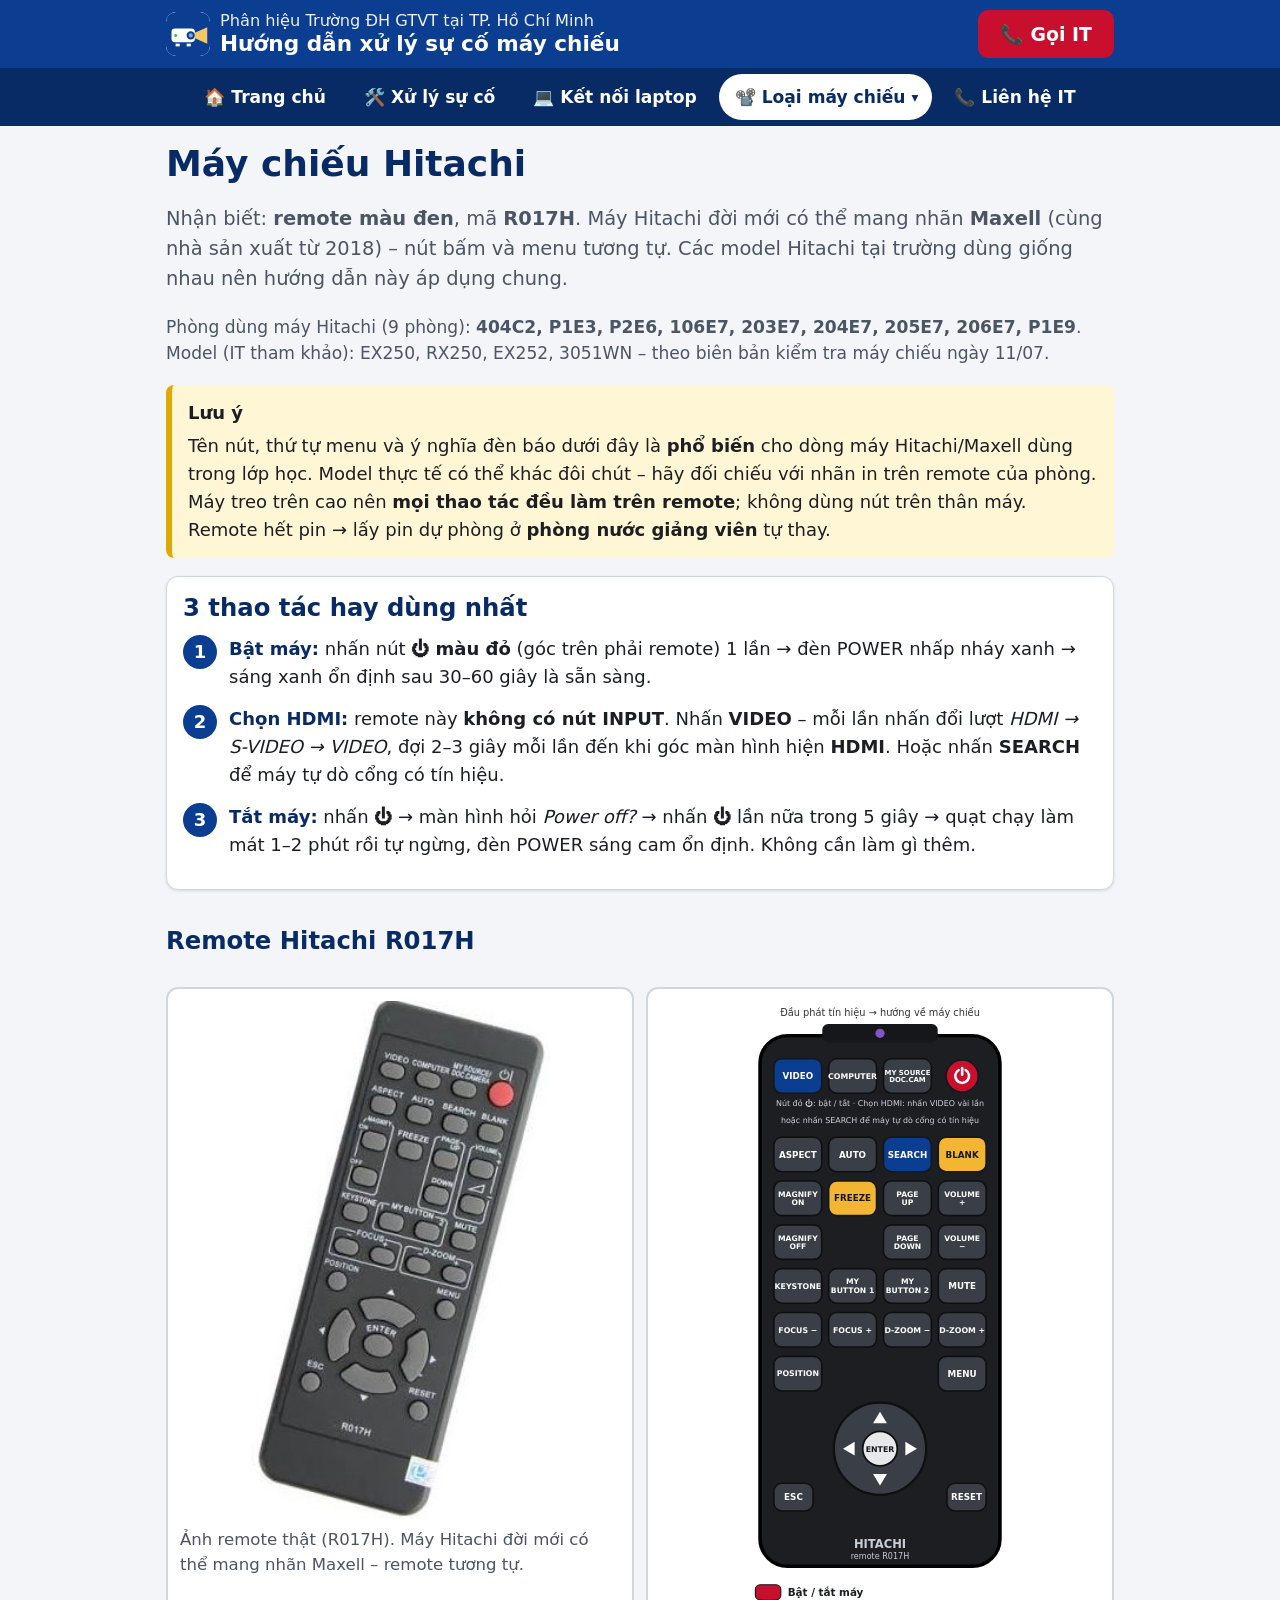
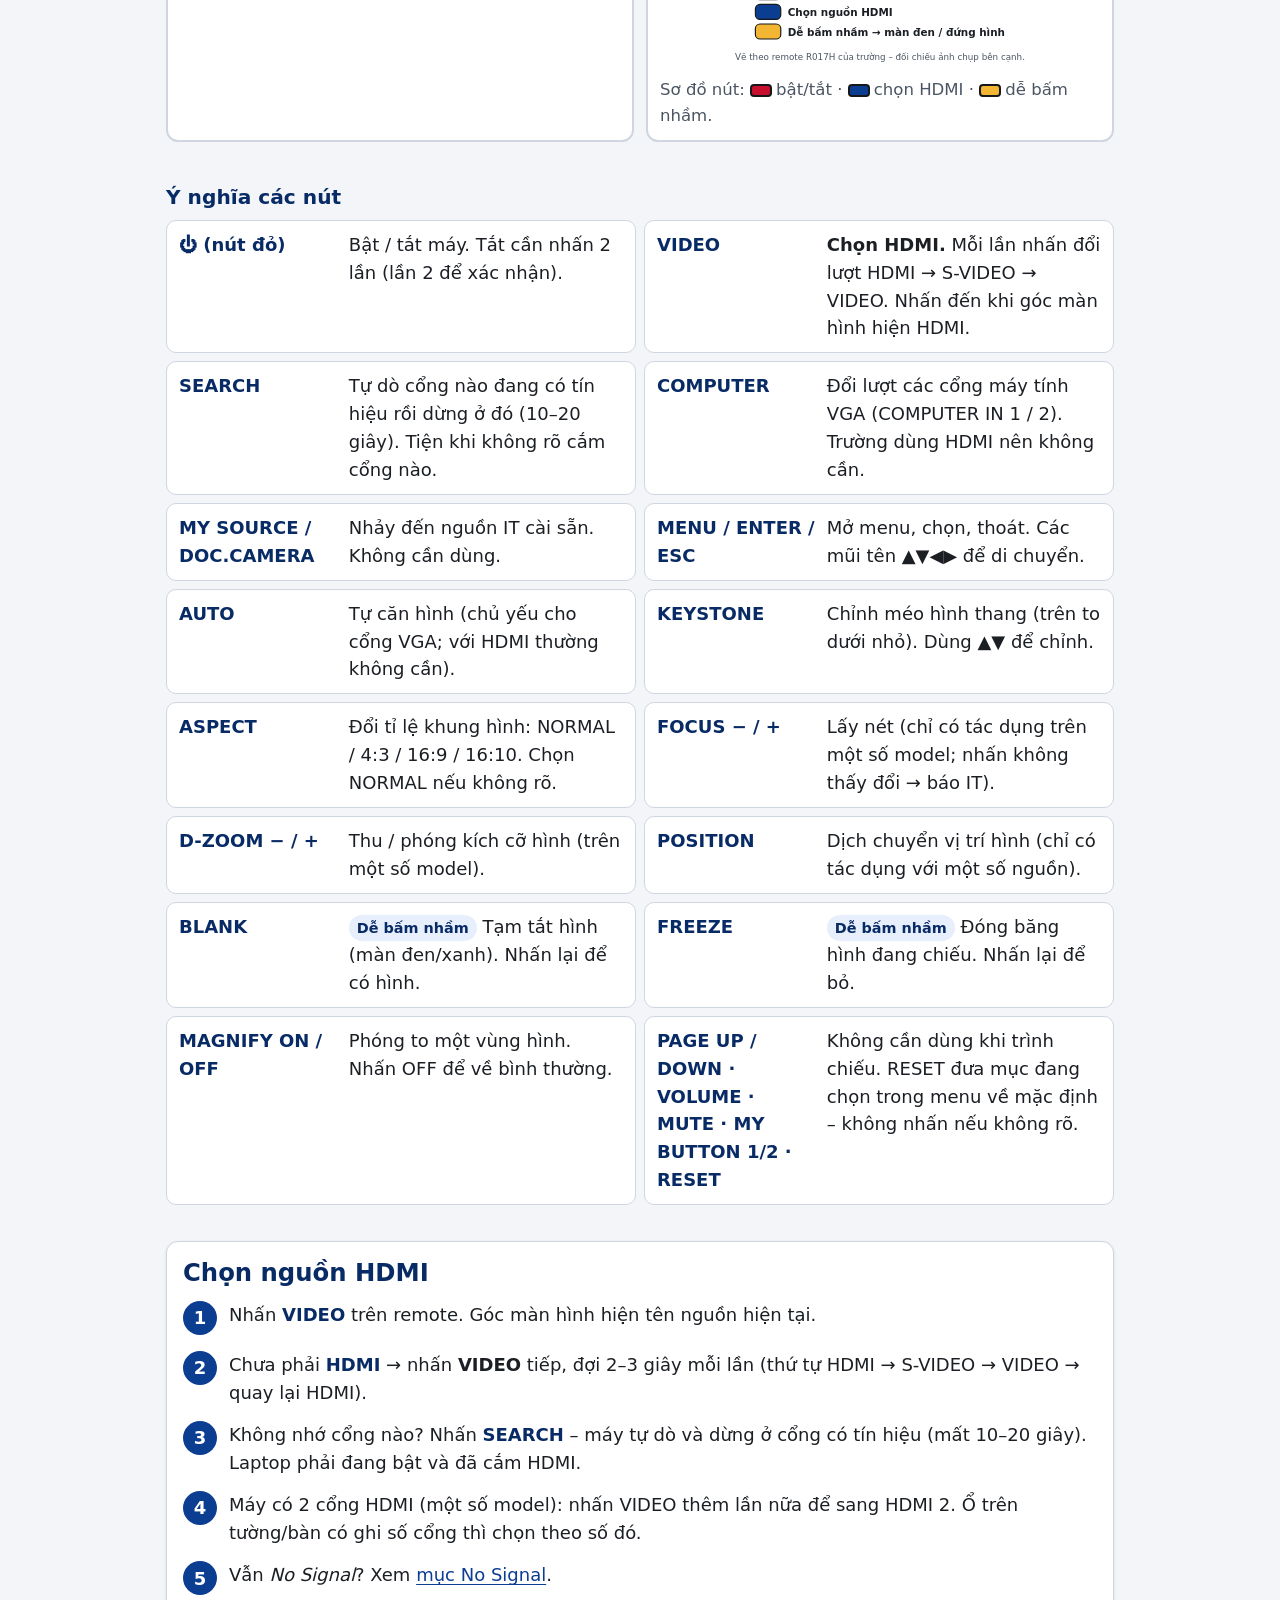
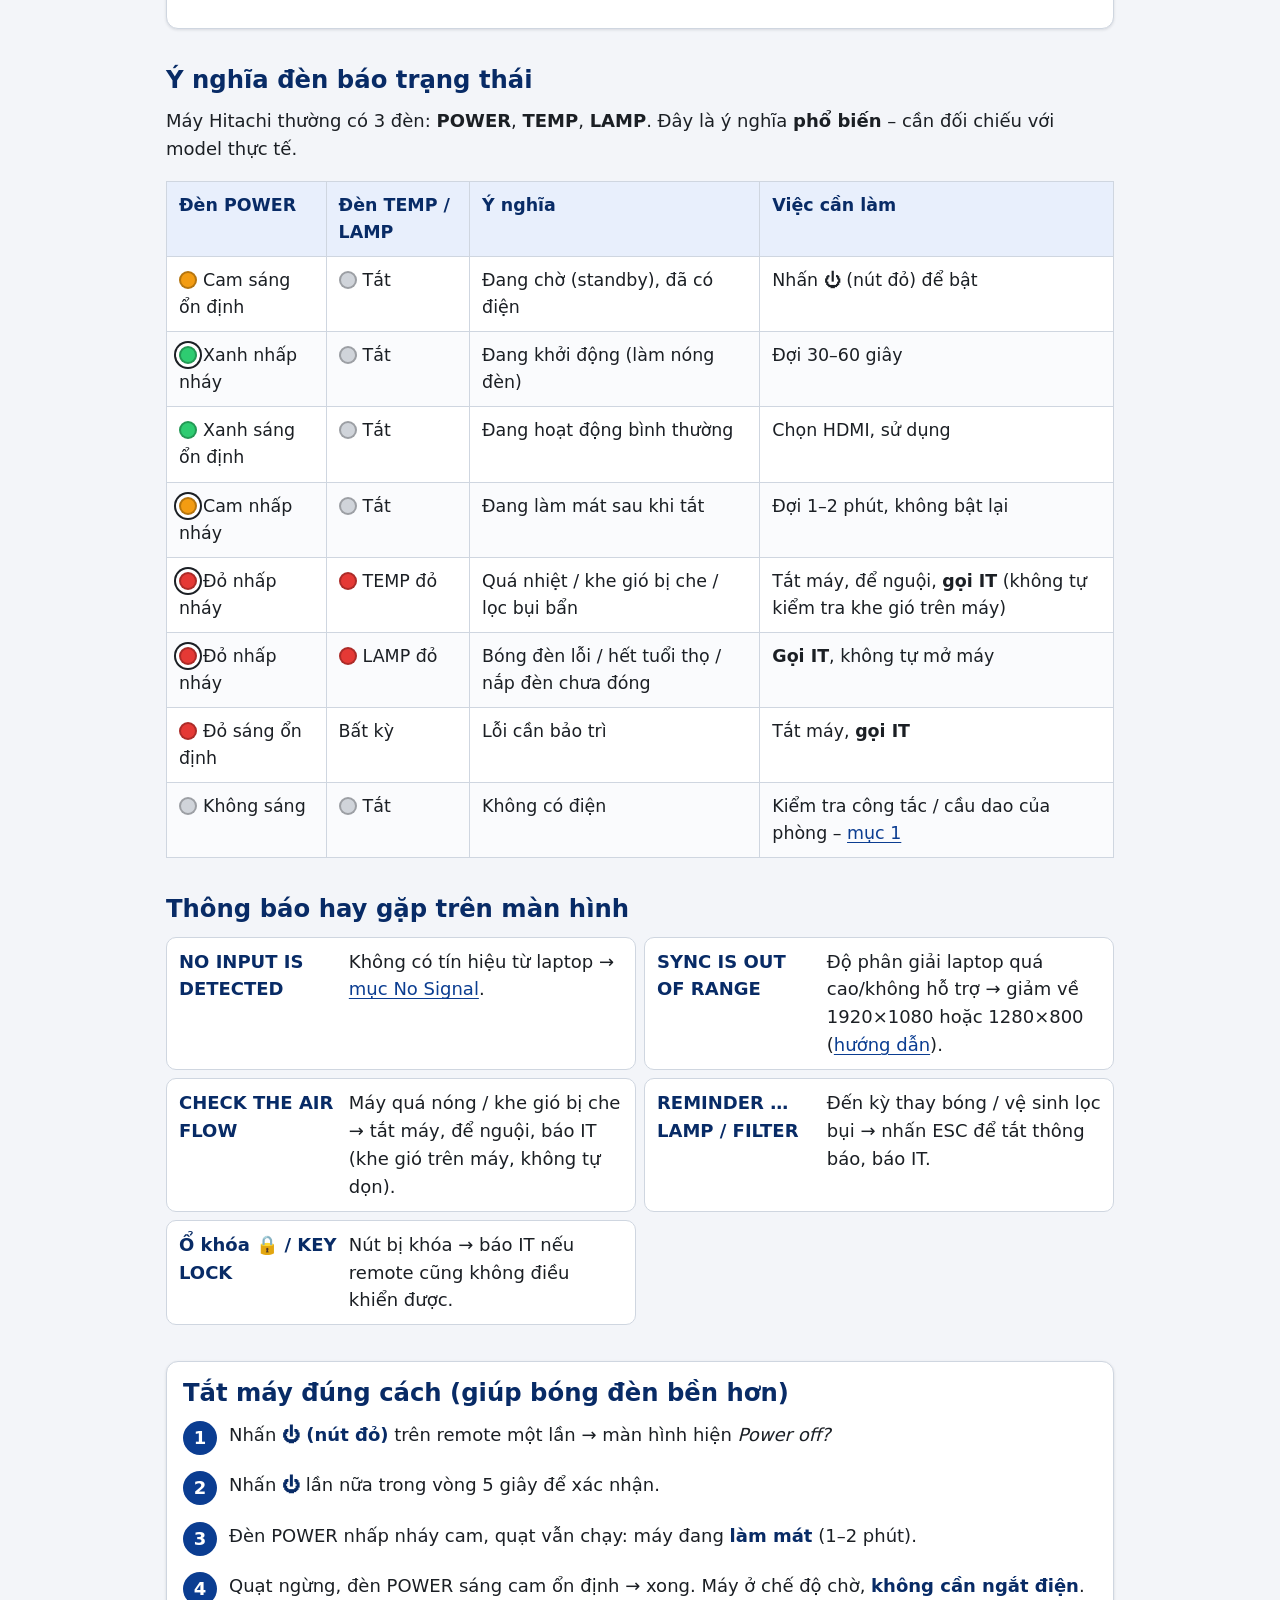
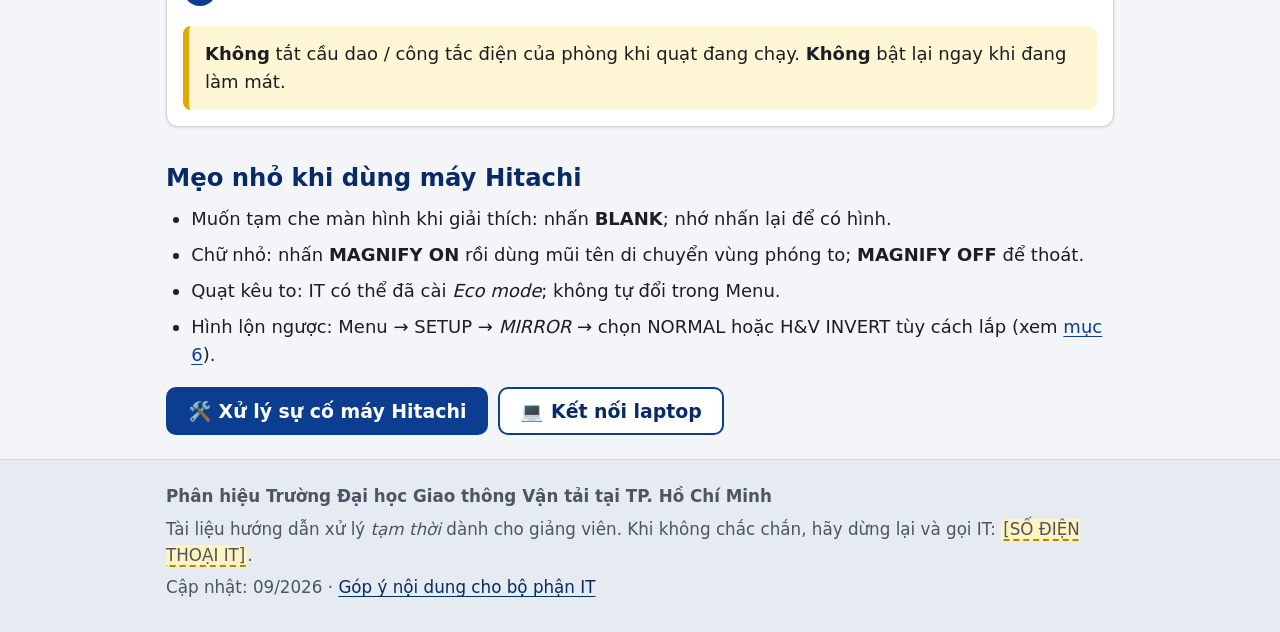
==== commit 7fb14746: "Gộp 3 mục hãng trên thanh điều hướng thành menu thả xuống, thêm trang Hãng khác - Thanh điều hướng: " ====
--- a/hitachi.html
+++ b/hitachi.html
@@ -29,9 +29,17 @@
         <li><a href="index.html">🏠 Trang chủ</a></li>
         <li><a href="su-co.html">🛠️ Xử lý sự cố</a></li>
         <li><a href="ket-noi-laptop.html">💻 Kết nối laptop</a></li>
-        <li><a href="hitachi.html" aria-current="page">Hitachi</a></li>
-        <li><a href="sony.html">Sony</a></li>
-        <li><a href="infoto.html">Infoto</a></li>
+        <li>
+          <details class="nav-dd">
+            <summary class="is-current">📽️ Loại máy chiếu <span class="nav-dd__caret" aria-hidden="true">▾</span></summary>
+            <ul class="nav-dd__menu">
+              <li><a href="hitachi.html" aria-current="page"><span class="swatch swatch--black" aria-hidden="true"></span><span>Hitachi <span class="nav-dd__sub">Remote màu đen</span></span></a></li>
+              <li><a href="sony.html"><span class="swatch swatch--thin" aria-hidden="true"></span><span>Sony <span class="nav-dd__sub">Remote màu trắng, mỏng dẹp</span></span></a></li>
+              <li><a href="infoto.html"><span class="swatch swatch--thick" aria-hidden="true"></span><span>Infoto <span class="nav-dd__sub">Remote màu trắng, dày (có thể in nhãn SANYO)</span></span></a></li>
+              <li><a href="khac.html"><span class="swatch swatch--khac" aria-hidden="true">?</span><span>Hãng khác <span class="nav-dd__sub">NEC, Epson, ViewSonic, Eiki</span></span></a></li>
+            </ul>
+          </details>
+        </li>
         <li><a href="lien-he.html">📞 Liên hệ IT</a></li>
       </ul>
     </nav>
--- a/assets/css/style.css
+++ b/assets/css/style.css
@@ -257,7 +257,7 @@
   background: var(--c-primary-dark);
 }
 
-.site-nav ul {
+.site-nav > ul {
   list-style: none;
   margin: 0 auto;
   padding: 6px 16px;
@@ -270,12 +270,12 @@
   scrollbar-width: thin;
 }
 
-.site-nav li {
+.site-nav > ul > li {
   margin: 0;
   flex: 0 0 auto;
 }
 
-.site-nav a {
+.site-nav > ul > li > a {
   display: inline-flex;
   align-items: center;
   min-height: 44px;
@@ -289,19 +289,167 @@
   border: 2px solid transparent;
 }
 
-.site-nav a:hover {
+.site-nav > ul > li > a:hover {
   background: rgba(255, 255, 255, 0.12);
   color: #fff;
 }
 
-.site-nav a[aria-current="page"] {
+.site-nav > ul > li > a[aria-current="page"] {
   background: #fff;
   color: var(--c-primary-dark);
 }
 
-.site-nav a:focus-visible {
+.site-nav > ul > li > a:focus-visible {
   border-color: var(--c-focus);
   outline-offset: -2px;
+}
+
+/* Menu thả xuống "Loại máy chiếu" (details/summary – không cần JS vẫn mở/đóng được).
+   Bảng menu định vị theo .site-nav (không phải theo <ul> đang cuộn ngang) nên không bị cắt. */
+.site-nav {
+  position: relative;
+}
+
+.nav-dd summary {
+  display: inline-flex;
+  align-items: center;
+  gap: 6px;
+  min-height: 44px;
+  padding: 8px 12px 8px 14px;
+  border-radius: 999px;
+  color: #fff;
+  font-weight: 600;
+  font-size: 0.95rem;
+  white-space: nowrap;
+  border: 2px solid transparent;
+  cursor: pointer;
+  list-style: none;
+  user-select: none;
+}
+
+.nav-dd summary::-webkit-details-marker {
+  display: none;
+}
+
+.nav-dd summary:hover {
+  background: rgba(255, 255, 255, 0.12);
+}
+
+.nav-dd summary:focus-visible {
+  outline: 3px solid var(--c-focus);
+  outline-offset: -2px;
+}
+
+.nav-dd__caret {
+  font-size: 0.8em;
+  transition: transform 0.15s;
+}
+
+.nav-dd[open] .nav-dd__caret {
+  transform: rotate(180deg);
+}
+
+.nav-dd[open] summary,
+.nav-dd summary.is-current {
+  background: #fff;
+  color: var(--c-primary-dark);
+}
+
+.nav-dd__menu {
+  position: absolute;
+  top: 100%;
+  left: 0;
+  right: 0;
+  z-index: 60;
+  margin: 0;
+  padding: 6px;
+  list-style: none;
+  background: #fff;
+  border: 1px solid var(--c-border);
+  border-top: 0;
+  border-radius: 0 0 var(--radius) var(--radius);
+  box-shadow: 0 10px 24px rgba(16, 24, 40, 0.22);
+}
+
+.nav-dd__menu li {
+  margin: 0;
+}
+
+.nav-dd__menu a {
+  display: grid;
+  grid-template-columns: 44px 1fr;
+  align-items: center;
+  column-gap: 8px;
+  min-height: 52px;
+  padding: 8px 12px;
+  border-radius: 10px;
+  color: var(--c-text);
+  text-decoration: none;
+  font-weight: 700;
+  font-size: 1.02rem;
+  white-space: normal;
+  border: 2px solid transparent;
+}
+
+.nav-dd__menu a:hover {
+  background: var(--c-primary-light);
+  color: var(--c-primary-dark);
+}
+
+.nav-dd__menu a:focus-visible {
+  border-color: var(--c-focus);
+  outline: none;
+}
+
+.nav-dd__menu a[aria-current="page"] {
+  background: var(--c-primary-light);
+  color: var(--c-primary-dark);
+  box-shadow: inset 4px 0 0 var(--c-primary);
+}
+
+.nav-dd__menu .swatch {
+  justify-self: center;
+  margin: 0;
+}
+
+.nav-dd__sub {
+  display: block;
+  font-weight: 400;
+  font-size: 0.86rem;
+  color: var(--c-muted);
+}
+
+.nav-dd__menu a[aria-current="page"] .nav-dd__sub {
+  color: var(--c-primary-dark);
+}
+
+.swatch--khac {
+  font-size: 0.8rem;
+  font-weight: 800;
+  line-height: 10px;
+  text-align: center;
+  color: #3b4249;
+  border-style: dashed;
+}
+
+@media (min-width: 900px) {
+  /* Đủ chỗ cho mọi mục nên không cần cuộn ngang → bảng menu bám ngay dưới nút */
+  .site-nav > ul {
+    overflow: visible;
+  }
+
+  .nav-dd {
+    position: relative;
+  }
+
+  .nav-dd__menu {
+    left: 0;
+    right: auto;
+    width: 320px;
+    border-top: 1px solid var(--c-border);
+    border-radius: var(--radius);
+    margin-top: 6px;
+  }
 }
 
 /* ---------- Nội dung chính ---------- */
